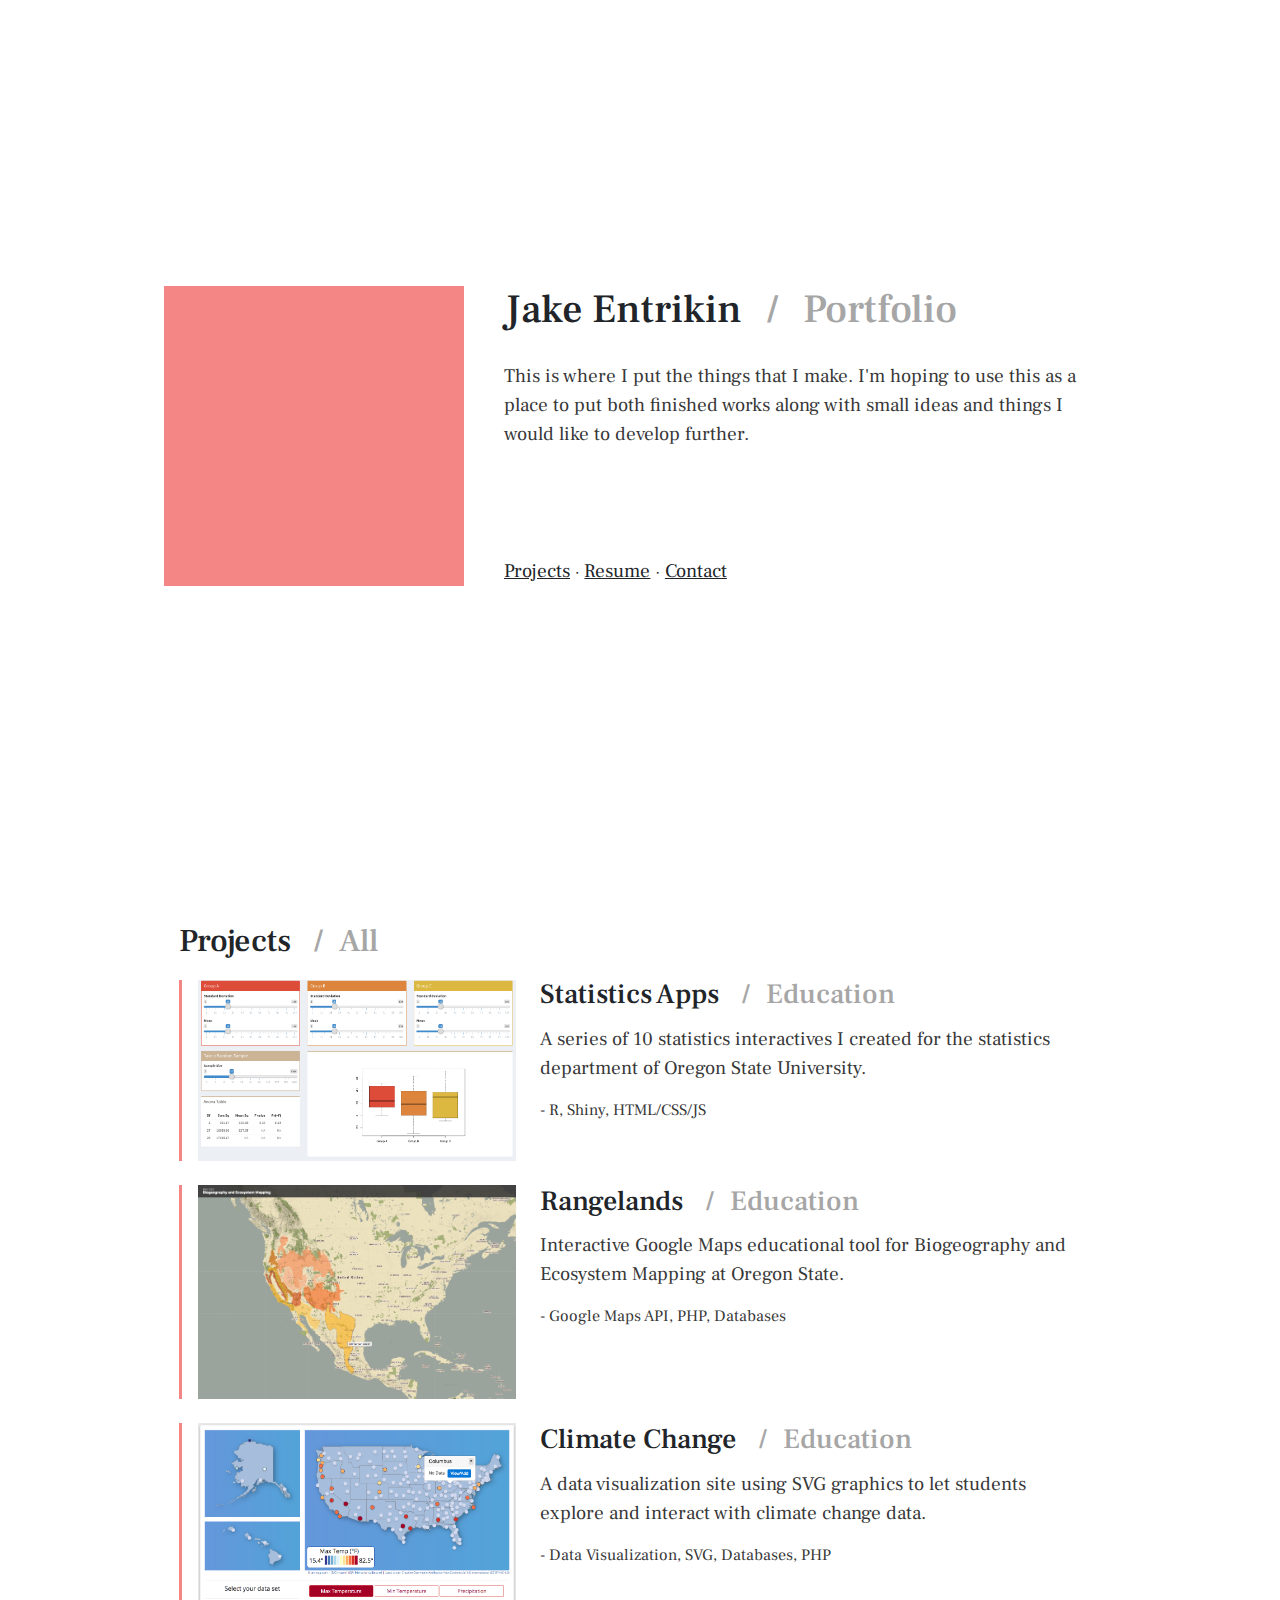
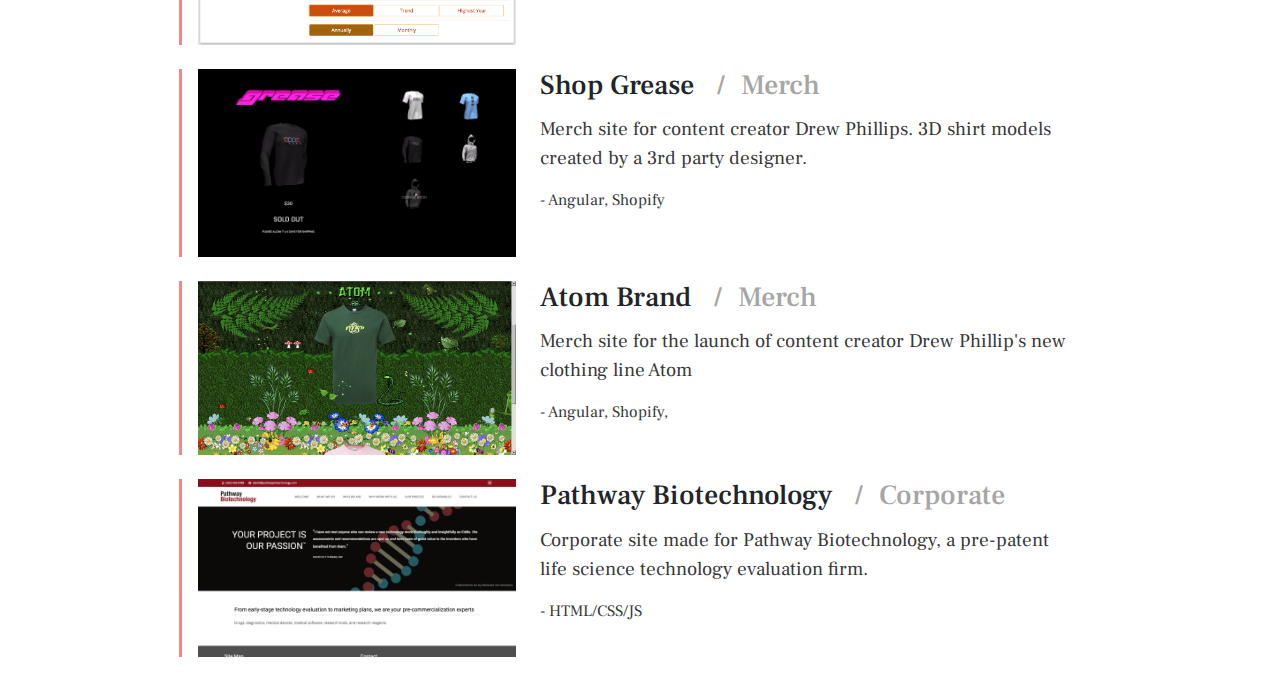
==== index.html @ 715ea197 "Moved expand-exit to overlay" ====
<!doctype html>
<html lang="en">
<head>
  <meta charset="utf-8">
  <meta name="viewport" content="width=device-width, initial-scale = 1.0">
  <title>Jake Entrikin</title>
  <base href="/">

  <link rel="icon" type="image/x-icon" href="favicon.ico">
  <link rel="stylesheet" href="https://use.fontawesome.com/releases/v5.3.1/css/all.css" integrity="sha384-mzrmE5qonljUremFsqc01SB46JvROS7bZs3IO2EmfFsd15uHvIt+Y8vEf7N7fWAU" crossorigin="anonymous">
  <!-- <base href="/"> -->
  <!-- <script>document.write('<base href="' + document.location + '" />');</script> -->
<link rel="stylesheet" href="styles.193388599ba31002c86e.css"></head>
<body>
  <app-root></app-root>
<script type="text/javascript" src="runtime.a66f828dca56eeb90e02.js"></script><script type="text/javascript" src="polyfills.8a61012ef5f13d508214.js"></script><script type="text/javascript" src="main.788bc37eb8734da67362.js"></script></body>
</html>
---- styles.193388599ba31002c86e.css ----
@import url(https://fonts.googleapis.com/css?family=Frank+Ruhl+Libre:300,400,500,700|Roboto+Slab|Roboto&display=swap);/*!
 * Bootstrap v4.3.1 (https://getbootstrap.com/)
 * Copyright 2011-2019 The Bootstrap Authors
 * Copyright 2011-2019 Twitter, Inc.
 * Licensed under MIT (https://github.com/twbs/bootstrap/blob/master/LICENSE)
 */:root{--blue:#007bff;--indigo:#6610f2;--purple:#6f42c1;--pink:#e83e8c;--red:#dc3545;--orange:#fd7e14;--yellow:#ffc107;--green:#28a745;--teal:#20c997;--cyan:#17a2b8;--white:#fff;--gray:#6c757d;--gray-dark:#343a40;--primary:#007bff;--secondary:#6c757d;--success:#28a745;--info:#17a2b8;--warning:#ffc107;--danger:#dc3545;--light:#f8f9fa;--dark:#343a40;--breakpoint-xs:0;--breakpoint-sm:576px;--breakpoint-md:768px;--breakpoint-lg:992px;--breakpoint-xl:1200px;--font-family-sans-serif:-apple-system,BlinkMacSystemFont,"Segoe UI",Roboto,"Helvetica Neue",Arial,"Noto Sans",sans-serif,"Apple Color Emoji","Segoe UI Emoji","Segoe UI Symbol","Noto Color Emoji";--font-family-monospace:SFMono-Regular,Menlo,Monaco,Consolas,"Liberation Mono","Courier New",monospace}*,::after,::before{box-sizing:border-box}html{font-family:sans-serif;line-height:1.15;-webkit-text-size-adjust:100%;-webkit-tap-highlight-color:transparent}article,aside,figcaption,figure,footer,header,hgroup,main,nav,section{display:block}body{margin:0;font-family:-apple-system,BlinkMacSystemFont,"Segoe UI",Roboto,"Helvetica Neue",Arial,"Noto Sans",sans-serif,"Apple Color Emoji","Segoe UI Emoji","Segoe UI Symbol","Noto Color Emoji";font-size:1rem;font-weight:400;line-height:1.5;color:#212529;text-align:left;background-color:#fff}[tabindex="-1"]:focus{outline:0!important}h1,h2,h3,h4,h5,h6{margin-top:0}abbr[data-original-title],abbr[title]{text-decoration:underline;-webkit-text-decoration:underline dotted;text-decoration:underline dotted;cursor:help;border-bottom:0;-webkit-text-decoration-skip-ink:none;text-decoration-skip-ink:none}address{margin-bottom:1rem;font-style:normal;line-height:inherit}dl,ol,ul{margin-top:0;margin-bottom:1rem}ol ol,ol ul,ul ol,ul ul{margin-bottom:0}dt{font-weight:700}dd{margin-bottom:.5rem;margin-left:0}blockquote,figure{margin:0 0 1rem}b,strong{font-weight:bolder}sub,sup{position:relative;font-size:75%;line-height:0;vertical-align:baseline}sub{bottom:-.25em}sup{top:-.5em}a{background-color:transparent}a:not([href]):not([tabindex]),a:not([href]):not([tabindex]):focus,a:not([href]):not([tabindex]):hover{color:inherit;text-decoration:none}a:not([href]):not([tabindex]):focus{outline:0}code,kbd,pre,samp{font-family:SFMono-Regular,Menlo,Monaco,Consolas,"Liberation Mono","Courier New",monospace;font-size:1em}pre{margin-top:0;margin-bottom:1rem;overflow:auto}img{vertical-align:middle;border-style:none}svg{overflow:hidden;vertical-align:middle}table{border-collapse:collapse}caption{padding-top:.75rem;padding-bottom:.75rem;color:#6c757d;text-align:left;caption-side:bottom}th{text-align:inherit}label{display:inline-block;margin-bottom:.5rem}button{border-radius:0}button:focus{outline:dotted 1px;outline:-webkit-focus-ring-color auto 5px}button,input,optgroup,select,textarea{margin:0;font-family:inherit;font-size:inherit;line-height:inherit}button,input{overflow:visible}button,select{text-transform:none}select{word-wrap:normal}[type=button],[type=reset],[type=submit],button{-webkit-appearance:button}[type=button]:not(:disabled),[type=reset]:not(:disabled),[type=submit]:not(:disabled),button:not(:disabled){cursor:pointer}[type=button]::-moz-focus-inner,[type=reset]::-moz-focus-inner,[type=submit]::-moz-focus-inner,button::-moz-focus-inner{padding:0;border-style:none}input[type=checkbox],input[type=radio]{box-sizing:border-box;padding:0}input[type=date],input[type=datetime-local],input[type=month],input[type=time]{-webkit-appearance:listbox}textarea{overflow:auto;resize:vertical}fieldset{min-width:0;padding:0;margin:0;border:0}legend{display:block;width:100%;max-width:100%;padding:0;margin-bottom:.5rem;font-size:1.5rem;line-height:inherit;color:inherit;white-space:normal}progress{vertical-align:baseline}[type=number]::-webkit-inner-spin-button,[type=number]::-webkit-outer-spin-button{height:auto}[type=search]{outline-offset:-2px;-webkit-appearance:none}[type=search]::-webkit-search-decoration{-webkit-appearance:none}::-webkit-file-upload-button{font:inherit;-webkit-appearance:button}output{display:inline-block}summary{display:list-item;cursor:pointer}template{display:none}[hidden]{display:none!important}.h1,.h2,.h3,.h4,.h5,.h6,h1,h2,h3,h4,h5,h6{margin-bottom:.5rem;font-weight:500;line-height:1.2}.h1,h1{font-size:2.5rem}.h2,h2{font-size:2rem}.h3,h3{font-size:1.75rem}.h4,h4{font-size:1.5rem}.h5,h5{font-size:1.25rem}.h6,h6{font-size:1rem}.lead{font-size:1.25rem;font-weight:300}.display-1{font-size:6rem;font-weight:300;line-height:1.2}.display-2{font-size:5.5rem;font-weight:300;line-height:1.2}.display-3{font-size:4.5rem;font-weight:300;line-height:1.2}.display-4{font-size:3.5rem;font-weight:300;line-height:1.2}hr{box-sizing:content-box;overflow:visible;margin-top:1rem;margin-bottom:1rem;border-top:1px solid rgba(0,0,0,.1)}.small,small{font-size:80%;font-weight:400}.mark,mark{padding:.2em;background-color:#fcf8e3}.list-inline,.list-unstyled{padding-left:0;list-style:none}.list-inline-item{display:inline-block}.list-inline-item:not(:last-child){margin-right:.5rem}.initialism{font-size:90%;text-transform:uppercase}.blockquote{margin-bottom:1rem;font-size:1.25rem}.blockquote-footer{display:block;font-size:80%;color:#6c757d}.blockquote-footer::before{content:"\2014\00A0"}.img-fluid{max-width:100%;height:auto}.img-thumbnail{padding:.25rem;background-color:#fff;border:1px solid #dee2e6;border-radius:.25rem;max-width:100%;height:auto}.figure{display:inline-block}.figure-img{margin-bottom:.5rem;line-height:1}.figure-caption{font-size:90%;color:#6c757d}code{font-size:87.5%;color:#e83e8c;word-break:break-word}a>code{color:inherit}kbd{padding:.2rem .4rem;font-size:87.5%;color:#fff;background-color:#212529;border-radius:.2rem}kbd kbd{padding:0;font-size:100%;font-weight:700}pre{display:block;font-size:87.5%;color:#212529}pre code{font-size:inherit;color:inherit;word-break:normal}.pre-scrollable{max-height:340px;overflow-y:scroll}.container{width:100%;padding-right:15px;padding-left:15px;margin-right:auto;margin-left:auto}@media (min-width:576px){.container{max-width:540px}}@media (min-width:768px){.container{max-width:720px}}@media (min-width:992px){.container{max-width:960px}}@media (min-width:1200px){.container{max-width:1140px}}.container-fluid{width:100%;padding-right:15px;padding-left:15px;margin-right:auto;margin-left:auto}.row{display:flex;flex-wrap:wrap;margin-right:-15px;margin-left:-15px}.no-gutters{margin-right:0;margin-left:0}.no-gutters>.col,.no-gutters>[class*=col-]{padding-right:0;padding-left:0}.col,.col-1,.col-10,.col-11,.col-12,.col-2,.col-3,.col-4,.col-5,.col-6,.col-7,.col-8,.col-9,.col-auto,.col-lg,.col-lg-1,.col-lg-10,.col-lg-11,.col-lg-12,.col-lg-2,.col-lg-3,.col-lg-4,.col-lg-5,.col-lg-6,.col-lg-7,.col-lg-8,.col-lg-9,.col-lg-auto,.col-md,.col-md-1,.col-md-10,.col-md-11,.col-md-12,.col-md-2,.col-md-3,.col-md-4,.col-md-5,.col-md-6,.col-md-7,.col-md-8,.col-md-9,.col-md-auto,.col-sm,.col-sm-1,.col-sm-10,.col-sm-11,.col-sm-12,.col-sm-2,.col-sm-3,.col-sm-4,.col-sm-5,.col-sm-6,.col-sm-7,.col-sm-8,.col-sm-9,.col-sm-auto,.col-xl,.col-xl-1,.col-xl-10,.col-xl-11,.col-xl-12,.col-xl-2,.col-xl-3,.col-xl-4,.col-xl-5,.col-xl-6,.col-xl-7,.col-xl-8,.col-xl-9,.col-xl-auto{position:relative;width:100%;padding-right:15px;padding-left:15px}.col{flex-basis:0;flex-grow:1;max-width:100%}.col-auto{flex:0 0 auto;width:auto;max-width:100%}.col-1{flex:0 0 8.333333%;max-width:8.333333%}.col-2{flex:0 0 16.666667%;max-width:16.666667%}.col-3{flex:0 0 25%;max-width:25%}.col-4{flex:0 0 33.333333%;max-width:33.333333%}.col-5{flex:0 0 41.666667%;max-width:41.666667%}.col-6{flex:0 0 50%;max-width:50%}.col-7{flex:0 0 58.333333%;max-width:58.333333%}.col-8{flex:0 0 66.666667%;max-width:66.666667%}.col-9{flex:0 0 75%;max-width:75%}.col-10{flex:0 0 83.333333%;max-width:83.333333%}.col-11{flex:0 0 91.666667%;max-width:91.666667%}.col-12{flex:0 0 100%;max-width:100%}.order-first{order:-1}.order-last{order:13}.order-0{order:0}.order-1{order:1}.order-2{order:2}.order-3{order:3}.order-4{order:4}.order-5{order:5}.order-6{order:6}.order-7{order:7}.order-8{order:8}.order-9{order:9}.order-10{order:10}.order-11{order:11}.order-12{order:12}.offset-1{margin-left:8.333333%}.offset-2{margin-left:16.666667%}.offset-3{margin-left:25%}.offset-4{margin-left:33.333333%}.offset-5{margin-left:41.666667%}.offset-6{margin-left:50%}.offset-7{margin-left:58.333333%}.offset-8{margin-left:66.666667%}.offset-9{margin-left:75%}.offset-10{margin-left:83.333333%}.offset-11{margin-left:91.666667%}@media (min-width:576px){.col-sm{flex-basis:0;flex-grow:1;max-width:100%}.col-sm-auto{flex:0 0 auto;width:auto;max-width:100%}.col-sm-1{flex:0 0 8.333333%;max-width:8.333333%}.col-sm-2{flex:0 0 16.666667%;max-width:16.666667%}.col-sm-3{flex:0 0 25%;max-width:25%}.col-sm-4{flex:0 0 33.333333%;max-width:33.333333%}.col-sm-5{flex:0 0 41.666667%;max-width:41.666667%}.col-sm-6{flex:0 0 50%;max-width:50%}.col-sm-7{flex:0 0 58.333333%;max-width:58.333333%}.col-sm-8{flex:0 0 66.666667%;max-width:66.666667%}.col-sm-9{flex:0 0 75%;max-width:75%}.col-sm-10{flex:0 0 83.333333%;max-width:83.333333%}.col-sm-11{flex:0 0 91.666667%;max-width:91.666667%}.col-sm-12{flex:0 0 100%;max-width:100%}.order-sm-first{order:-1}.order-sm-last{order:13}.order-sm-0{order:0}.order-sm-1{order:1}.order-sm-2{order:2}.order-sm-3{order:3}.order-sm-4{order:4}.order-sm-5{order:5}.order-sm-6{order:6}.order-sm-7{order:7}.order-sm-8{order:8}.order-sm-9{order:9}.order-sm-10{order:10}.order-sm-11{order:11}.order-sm-12{order:12}.offset-sm-0{margin-left:0}.offset-sm-1{margin-left:8.333333%}.offset-sm-2{margin-left:16.666667%}.offset-sm-3{margin-left:25%}.offset-sm-4{margin-left:33.333333%}.offset-sm-5{margin-left:41.666667%}.offset-sm-6{margin-left:50%}.offset-sm-7{margin-left:58.333333%}.offset-sm-8{margin-left:66.666667%}.offset-sm-9{margin-left:75%}.offset-sm-10{margin-left:83.333333%}.offset-sm-11{margin-left:91.666667%}}@media (min-width:768px){.col-md{flex-basis:0;flex-grow:1;max-width:100%}.col-md-auto{flex:0 0 auto;width:auto;max-width:100%}.col-md-1{flex:0 0 8.333333%;max-width:8.333333%}.col-md-2{flex:0 0 16.666667%;max-width:16.666667%}.col-md-3{flex:0 0 25%;max-width:25%}.col-md-4{flex:0 0 33.333333%;max-width:33.333333%}.col-md-5{flex:0 0 41.666667%;max-width:41.666667%}.col-md-6{flex:0 0 50%;max-width:50%}.col-md-7{flex:0 0 58.333333%;max-width:58.333333%}.col-md-8{flex:0 0 66.666667%;max-width:66.666667%}.col-md-9{flex:0 0 75%;max-width:75%}.col-md-10{flex:0 0 83.333333%;max-width:83.333333%}.col-md-11{flex:0 0 91.666667%;max-width:91.666667%}.col-md-12{flex:0 0 100%;max-width:100%}.order-md-first{order:-1}.order-md-last{order:13}.order-md-0{order:0}.order-md-1{order:1}.order-md-2{order:2}.order-md-3{order:3}.order-md-4{order:4}.order-md-5{order:5}.order-md-6{order:6}.order-md-7{order:7}.order-md-8{order:8}.order-md-9{order:9}.order-md-10{order:10}.order-md-11{order:11}.order-md-12{order:12}.offset-md-0{margin-left:0}.offset-md-1{margin-left:8.333333%}.offset-md-2{margin-left:16.666667%}.offset-md-3{margin-left:25%}.offset-md-4{margin-left:33.333333%}.offset-md-5{margin-left:41.666667%}.offset-md-6{margin-left:50%}.offset-md-7{margin-left:58.333333%}.offset-md-8{margin-left:66.666667%}.offset-md-9{margin-left:75%}.offset-md-10{margin-left:83.333333%}.offset-md-11{margin-left:91.666667%}}@media (min-width:992px){.col-lg{flex-basis:0;flex-grow:1;max-width:100%}.col-lg-auto{flex:0 0 auto;width:auto;max-width:100%}.col-lg-1{flex:0 0 8.333333%;max-width:8.333333%}.col-lg-2{flex:0 0 16.666667%;max-width:16.666667%}.col-lg-3{flex:0 0 25%;max-width:25%}.col-lg-4{flex:0 0 33.333333%;max-width:33.333333%}.col-lg-5{flex:0 0 41.666667%;max-width:41.666667%}.col-lg-6{flex:0 0 50%;max-width:50%}.col-lg-7{flex:0 0 58.333333%;max-width:58.333333%}.col-lg-8{flex:0 0 66.666667%;max-width:66.666667%}.col-lg-9{flex:0 0 75%;max-width:75%}.col-lg-10{flex:0 0 83.333333%;max-width:83.333333%}.col-lg-11{flex:0 0 91.666667%;max-width:91.666667%}.col-lg-12{flex:0 0 100%;max-width:100%}.order-lg-first{order:-1}.order-lg-last{order:13}.order-lg-0{order:0}.order-lg-1{order:1}.order-lg-2{order:2}.order-lg-3{order:3}.order-lg-4{order:4}.order-lg-5{order:5}.order-lg-6{order:6}.order-lg-7{order:7}.order-lg-8{order:8}.order-lg-9{order:9}.order-lg-10{order:10}.order-lg-11{order:11}.order-lg-12{order:12}.offset-lg-0{margin-left:0}.offset-lg-1{margin-left:8.333333%}.offset-lg-2{margin-left:16.666667%}.offset-lg-3{margin-left:25%}.offset-lg-4{margin-left:33.333333%}.offset-lg-5{margin-left:41.666667%}.offset-lg-6{margin-left:50%}.offset-lg-7{margin-left:58.333333%}.offset-lg-8{margin-left:66.666667%}.offset-lg-9{margin-left:75%}.offset-lg-10{margin-left:83.333333%}.offset-lg-11{margin-left:91.666667%}}@media (min-width:1200px){.col-xl{flex-basis:0;flex-grow:1;max-width:100%}.col-xl-auto{flex:0 0 auto;width:auto;max-width:100%}.col-xl-1{flex:0 0 8.333333%;max-width:8.333333%}.col-xl-2{flex:0 0 16.666667%;max-width:16.666667%}.col-xl-3{flex:0 0 25%;max-width:25%}.col-xl-4{flex:0 0 33.333333%;max-width:33.333333%}.col-xl-5{flex:0 0 41.666667%;max-width:41.666667%}.col-xl-6{flex:0 0 50%;max-width:50%}.col-xl-7{flex:0 0 58.333333%;max-width:58.333333%}.col-xl-8{flex:0 0 66.666667%;max-width:66.666667%}.col-xl-9{flex:0 0 75%;max-width:75%}.col-xl-10{flex:0 0 83.333333%;max-width:83.333333%}.col-xl-11{flex:0 0 91.666667%;max-width:91.666667%}.col-xl-12{flex:0 0 100%;max-width:100%}.order-xl-first{order:-1}.order-xl-last{order:13}.order-xl-0{order:0}.order-xl-1{order:1}.order-xl-2{order:2}.order-xl-3{order:3}.order-xl-4{order:4}.order-xl-5{order:5}.order-xl-6{order:6}.order-xl-7{order:7}.order-xl-8{order:8}.order-xl-9{order:9}.order-xl-10{order:10}.order-xl-11{order:11}.order-xl-12{order:12}.offset-xl-0{margin-left:0}.offset-xl-1{margin-left:8.333333%}.offset-xl-2{margin-left:16.666667%}.offset-xl-3{margin-left:25%}.offset-xl-4{margin-left:33.333333%}.offset-xl-5{margin-left:41.666667%}.offset-xl-6{margin-left:50%}.offset-xl-7{margin-left:58.333333%}.offset-xl-8{margin-left:66.666667%}.offset-xl-9{margin-left:75%}.offset-xl-10{margin-left:83.333333%}.offset-xl-11{margin-left:91.666667%}}.table{width:100%;margin-bottom:1rem;color:#212529}.table td,.table th{padding:.75rem;vertical-align:top;border-top:1px solid #dee2e6}.table thead th{vertical-align:bottom;border-bottom:2px solid #dee2e6}.table tbody+tbody{border-top:2px solid #dee2e6}.table-sm td,.table-sm th{padding:.3rem}.table-bordered,.table-bordered td,.table-bordered th{border:1px solid #dee2e6}.table-bordered thead td,.table-bordered thead th{border-bottom-width:2px}.table-borderless tbody+tbody,.table-borderless td,.table-borderless th,.table-borderless thead th{border:0}.table-striped tbody tr:nth-of-type(odd){background-color:rgba(0,0,0,.05)}.table-hover tbody tr:hover{color:#212529;background-color:rgba(0,0,0,.075)}.table-primary,.table-primary>td,.table-primary>th{background-color:#b8daff}.table-primary tbody+tbody,.table-primary td,.table-primary th,.table-primary thead th{border-color:#7abaff}.table-hover .table-primary:hover,.table-hover .table-primary:hover>td,.table-hover .table-primary:hover>th{background-color:#9fcdff}.table-secondary,.table-secondary>td,.table-secondary>th{background-color:#d6d8db}.table-secondary tbody+tbody,.table-secondary td,.table-secondary th,.table-secondary thead th{border-color:#b3b7bb}.table-hover .table-secondary:hover,.table-hover .table-secondary:hover>td,.table-hover .table-secondary:hover>th{background-color:#c8cbcf}.table-success,.table-success>td,.table-success>th{background-color:#c3e6cb}.table-success tbody+tbody,.table-success td,.table-success th,.table-success thead th{border-color:#8fd19e}.table-hover .table-success:hover,.table-hover .table-success:hover>td,.table-hover .table-success:hover>th{background-color:#b1dfbb}.table-info,.table-info>td,.table-info>th{background-color:#bee5eb}.table-info tbody+tbody,.table-info td,.table-info th,.table-info thead th{border-color:#86cfda}.table-hover .table-info:hover,.table-hover .table-info:hover>td,.table-hover .table-info:hover>th{background-color:#abdde5}.table-warning,.table-warning>td,.table-warning>th{background-color:#ffeeba}.table-warning tbody+tbody,.table-warning td,.table-warning th,.table-warning thead th{border-color:#ffdf7e}.table-hover .table-warning:hover,.table-hover .table-warning:hover>td,.table-hover .table-warning:hover>th{background-color:#ffe8a1}.table-danger,.table-danger>td,.table-danger>th{background-color:#f5c6cb}.table-danger tbody+tbody,.table-danger td,.table-danger th,.table-danger thead th{border-color:#ed969e}.table-hover .table-danger:hover,.table-hover .table-danger:hover>td,.table-hover .table-danger:hover>th{background-color:#f1b0b7}.table-light,.table-light>td,.table-light>th{background-color:#fdfdfe}.table-light tbody+tbody,.table-light td,.table-light th,.table-light thead th{border-color:#fbfcfc}.table-hover .table-light:hover,.table-hover .table-light:hover>td,.table-hover .table-light:hover>th{background-color:#ececf6}.table-dark,.table-dark>td,.table-dark>th{background-color:#c6c8ca}.table-dark tbody+tbody,.table-dark td,.table-dark th,.table-dark thead th{border-color:#95999c}.table-hover .table-dark:hover,.table-hover .table-dark:hover>td,.table-hover .table-dark:hover>th{background-color:#b9bbbe}.table-active,.table-active>td,.table-active>th,.table-hover .table-active:hover,.table-hover .table-active:hover>td,.table-hover .table-active:hover>th{background-color:rgba(0,0,0,.075)}.table .thead-dark th{color:#fff;background-color:#343a40;border-color:#454d55}.table .thead-light th{color:#495057;background-color:#e9ecef;border-color:#dee2e6}.table-dark{color:#fff;background-color:#343a40}.table-dark td,.table-dark th,.table-dark thead th{border-color:#454d55}.table-dark.table-bordered{border:0}.table-dark.table-striped tbody tr:nth-of-type(odd){background-color:rgba(255,255,255,.05)}.table-dark.table-hover tbody tr:hover{color:#fff;background-color:rgba(255,255,255,.075)}@media (max-width:575.98px){.table-responsive-sm{display:block;width:100%;overflow-x:auto;-webkit-overflow-scrolling:touch}.table-responsive-sm>.table-bordered{border:0}}@media (max-width:767.98px){.table-responsive-md{display:block;width:100%;overflow-x:auto;-webkit-overflow-scrolling:touch}.table-responsive-md>.table-bordered{border:0}}@media (max-width:991.98px){.table-responsive-lg{display:block;width:100%;overflow-x:auto;-webkit-overflow-scrolling:touch}.table-responsive-lg>.table-bordered{border:0}}@media (max-width:1199.98px){.table-responsive-xl{display:block;width:100%;overflow-x:auto;-webkit-overflow-scrolling:touch}.table-responsive-xl>.table-bordered{border:0}}.table-responsive{display:block;width:100%;overflow-x:auto;-webkit-overflow-scrolling:touch}.table-responsive>.table-bordered{border:0}.form-control{display:block;width:100%;height:calc(1.5em + .75rem + 2px);padding:.375rem .75rem;font-size:1rem;font-weight:400;line-height:1.5;color:#495057;background-color:#fff;background-clip:padding-box;border:1px solid #ced4da;border-radius:.25rem;transition:border-color .15s ease-in-out,box-shadow .15s ease-in-out}@media (prefers-reduced-motion:reduce){.form-control{transition:none}}.form-control::-ms-expand{background-color:transparent;border:0}.form-control:focus{color:#495057;background-color:#fff;border-color:#80bdff;outline:0;box-shadow:0 0 0 .2rem rgba(0,123,255,.25)}.form-control::-webkit-input-placeholder{color:#6c757d;opacity:1}.form-control:-ms-input-placeholder{color:#6c757d;opacity:1}.form-control::-ms-input-placeholder{color:#6c757d;opacity:1}.form-control::placeholder{color:#6c757d;opacity:1}.form-control:disabled,.form-control[readonly]{background-color:#e9ecef;opacity:1}select.form-control:focus::-ms-value{color:#495057;background-color:#fff}.form-control-file,.form-control-range{display:block;width:100%}.col-form-label{padding-top:calc(.375rem + 1px);padding-bottom:calc(.375rem + 1px);margin-bottom:0;font-size:inherit;line-height:1.5}.col-form-label-lg{padding-top:calc(.5rem + 1px);padding-bottom:calc(.5rem + 1px);font-size:1.25rem;line-height:1.5}.col-form-label-sm{padding-top:calc(.25rem + 1px);padding-bottom:calc(.25rem + 1px);font-size:.875rem;line-height:1.5}.form-control-plaintext{display:block;width:100%;padding-top:.375rem;padding-bottom:.375rem;margin-bottom:0;line-height:1.5;color:#212529;background-color:transparent;border:solid transparent;border-width:1px 0}.form-control-plaintext.form-control-lg,.form-control-plaintext.form-control-sm{padding-right:0;padding-left:0}.form-control-sm{height:calc(1.5em + .5rem + 2px);padding:.25rem .5rem;font-size:.875rem;line-height:1.5;border-radius:.2rem}.form-control-lg{height:calc(1.5em + 1rem + 2px);padding:.5rem 1rem;font-size:1.25rem;line-height:1.5;border-radius:.3rem}select.form-control[multiple],select.form-control[size],textarea.form-control{height:auto}.form-group{margin-bottom:1rem}.form-text{display:block;margin-top:.25rem}.form-row{display:flex;flex-wrap:wrap;margin-right:-5px;margin-left:-5px}.form-row>.col,.form-row>[class*=col-]{padding-right:5px;padding-left:5px}.form-check{position:relative;display:block;padding-left:1.25rem}.form-check-input{position:absolute;margin-top:.3rem;margin-left:-1.25rem}.form-check-input:disabled~.form-check-label{color:#6c757d}.form-check-label{margin-bottom:0}.form-check-inline{display:inline-flex;align-items:center;padding-left:0;margin-right:.75rem}.form-check-inline .form-check-input{position:static;margin-top:0;margin-right:.3125rem;margin-left:0}.valid-feedback{display:none;width:100%;margin-top:.25rem;font-size:80%;color:#28a745}.valid-tooltip{position:absolute;top:100%;z-index:5;display:none;max-width:100%;padding:.25rem .5rem;margin-top:.1rem;font-size:.875rem;line-height:1.5;color:#fff;background-color:rgba(40,167,69,.9);border-radius:.25rem}.form-control.is-valid,.was-validated .form-control:valid{border-color:#28a745;padding-right:calc(1.5em + .75rem);background-image:url("data:image/svg+xml,%3csvg xmlns='http://www.w3.org/2000/svg' viewBox='0 0 8 8'%3e%3cpath fill='%2328a745' d='M2.3 6.73L.6 4.53c-.4-1.04.46-1.4 1.1-.8l1.1 1.4 3.4-3.8c.6-.63 1.6-.27 1.2.7l-4 4.6c-.43.5-.8.4-1.1.1z'/%3e%3c/svg%3e");background-repeat:no-repeat;background-position:center right calc(.375em + .1875rem);background-size:calc(.75em + .375rem) calc(.75em + .375rem)}.form-control.is-valid:focus,.was-validated .form-control:valid:focus{border-color:#28a745;box-shadow:0 0 0 .2rem rgba(40,167,69,.25)}.form-control.is-valid~.valid-feedback,.form-control.is-valid~.valid-tooltip,.was-validated .form-control:valid~.valid-feedback,.was-validated .form-control:valid~.valid-tooltip{display:block}.was-validated textarea.form-control:valid,textarea.form-control.is-valid{padding-right:calc(1.5em + .75rem);background-position:top calc(.375em + .1875rem) right calc(.375em + .1875rem)}.custom-select.is-valid,.was-validated .custom-select:valid{border-color:#28a745;padding-right:calc((1em + .75rem) * 3 / 4 + 1.75rem);background:url("data:image/svg+xml,%3csvg xmlns='http://www.w3.org/2000/svg' viewBox='0 0 4 5'%3e%3cpath fill='%23343a40' d='M2 0L0 2h4zm0 5L0 3h4z'/%3e%3c/svg%3e") right .75rem center/8px 10px no-repeat,url("data:image/svg+xml,%3csvg xmlns='http://www.w3.org/2000/svg' viewBox='0 0 8 8'%3e%3cpath fill='%2328a745' d='M2.3 6.73L.6 4.53c-.4-1.04.46-1.4 1.1-.8l1.1 1.4 3.4-3.8c.6-.63 1.6-.27 1.2.7l-4 4.6c-.43.5-.8.4-1.1.1z'/%3e%3c/svg%3e") center right 1.75rem/calc(.75em + .375rem) calc(.75em + .375rem) no-repeat #fff}.custom-select.is-valid:focus,.was-validated .custom-select:valid:focus{border-color:#28a745;box-shadow:0 0 0 .2rem rgba(40,167,69,.25)}.custom-select.is-valid~.valid-feedback,.custom-select.is-valid~.valid-tooltip,.was-validated .custom-select:valid~.valid-feedback,.was-validated .custom-select:valid~.valid-tooltip{display:block}.form-control-file.is-valid~.valid-feedback,.form-control-file.is-valid~.valid-tooltip,.was-validated .form-control-file:valid~.valid-feedback,.was-validated .form-control-file:valid~.valid-tooltip{display:block}.form-check-input.is-valid~.form-check-label,.was-validated .form-check-input:valid~.form-check-label{color:#28a745}.form-check-input.is-valid~.valid-feedback,.form-check-input.is-valid~.valid-tooltip,.was-validated .form-check-input:valid~.valid-feedback,.was-validated .form-check-input:valid~.valid-tooltip{display:block}.custom-control-input.is-valid~.custom-control-label,.was-validated .custom-control-input:valid~.custom-control-label{color:#28a745}.custom-control-input.is-valid~.custom-control-label::before,.was-validated .custom-control-input:valid~.custom-control-label::before{border-color:#28a745}.custom-control-input.is-valid~.valid-feedback,.custom-control-input.is-valid~.valid-tooltip,.was-validated .custom-control-input:valid~.valid-feedback,.was-validated .custom-control-input:valid~.valid-tooltip{display:block}.custom-control-input.is-valid:checked~.custom-control-label::before,.was-validated .custom-control-input:valid:checked~.custom-control-label::before{border-color:#34ce57;background-color:#34ce57}.custom-control-input.is-valid:focus~.custom-control-label::before,.was-validated .custom-control-input:valid:focus~.custom-control-label::before{box-shadow:0 0 0 .2rem rgba(40,167,69,.25)}.custom-control-input.is-valid:focus:not(:checked)~.custom-control-label::before,.was-validated .custom-control-input:valid:focus:not(:checked)~.custom-control-label::before{border-color:#28a745}.custom-file-input.is-valid~.custom-file-label,.was-validated .custom-file-input:valid~.custom-file-label{border-color:#28a745}.custom-file-input.is-valid~.valid-feedback,.custom-file-input.is-valid~.valid-tooltip,.was-validated .custom-file-input:valid~.valid-feedback,.was-validated .custom-file-input:valid~.valid-tooltip{display:block}.custom-file-input.is-valid:focus~.custom-file-label,.was-validated .custom-file-input:valid:focus~.custom-file-label{border-color:#28a745;box-shadow:0 0 0 .2rem rgba(40,167,69,.25)}.invalid-feedback{display:none;width:100%;margin-top:.25rem;font-size:80%;color:#dc3545}.invalid-tooltip{position:absolute;top:100%;z-index:5;display:none;max-width:100%;padding:.25rem .5rem;margin-top:.1rem;font-size:.875rem;line-height:1.5;color:#fff;background-color:rgba(220,53,69,.9);border-radius:.25rem}.form-control.is-invalid,.was-validated .form-control:invalid{border-color:#dc3545;padding-right:calc(1.5em + .75rem);background-image:url("data:image/svg+xml,%3csvg xmlns='http://www.w3.org/2000/svg' fill='%23dc3545' viewBox='-2 -2 7 7'%3e%3cpath stroke='%23dc3545' d='M0 0l3 3m0-3L0 3'/%3e%3ccircle r='.5'/%3e%3ccircle cx='3' r='.5'/%3e%3ccircle cy='3' r='.5'/%3e%3ccircle cx='3' cy='3' r='.5'/%3e%3c/svg%3E");background-repeat:no-repeat;background-position:center right calc(.375em + .1875rem);background-size:calc(.75em + .375rem) calc(.75em + .375rem)}.form-control.is-invalid:focus,.was-validated .form-control:invalid:focus{border-color:#dc3545;box-shadow:0 0 0 .2rem rgba(220,53,69,.25)}.form-control.is-invalid~.invalid-feedback,.form-control.is-invalid~.invalid-tooltip,.was-validated .form-control:invalid~.invalid-feedback,.was-validated .form-control:invalid~.invalid-tooltip{display:block}.was-validated textarea.form-control:invalid,textarea.form-control.is-invalid{padding-right:calc(1.5em + .75rem);background-position:top calc(.375em + .1875rem) right calc(.375em + .1875rem)}.custom-select.is-invalid,.was-validated .custom-select:invalid{border-color:#dc3545;padding-right:calc((1em + .75rem) * 3 / 4 + 1.75rem);background:url("data:image/svg+xml,%3csvg xmlns='http://www.w3.org/2000/svg' viewBox='0 0 4 5'%3e%3cpath fill='%23343a40' d='M2 0L0 2h4zm0 5L0 3h4z'/%3e%3c/svg%3e") right .75rem center/8px 10px no-repeat,url("data:image/svg+xml,%3csvg xmlns='http://www.w3.org/2000/svg' fill='%23dc3545' viewBox='-2 -2 7 7'%3e%3cpath stroke='%23dc3545' d='M0 0l3 3m0-3L0 3'/%3e%3ccircle r='.5'/%3e%3ccircle cx='3' r='.5'/%3e%3ccircle cy='3' r='.5'/%3e%3ccircle cx='3' cy='3' r='.5'/%3e%3c/svg%3E") center right 1.75rem/calc(.75em + .375rem) calc(.75em + .375rem) no-repeat #fff}.custom-select.is-invalid:focus,.was-validated .custom-select:invalid:focus{border-color:#dc3545;box-shadow:0 0 0 .2rem rgba(220,53,69,.25)}.custom-select.is-invalid~.invalid-feedback,.custom-select.is-invalid~.invalid-tooltip,.was-validated .custom-select:invalid~.invalid-feedback,.was-validated .custom-select:invalid~.invalid-tooltip{display:block}.form-control-file.is-invalid~.invalid-feedback,.form-control-file.is-invalid~.invalid-tooltip,.was-validated .form-control-file:invalid~.invalid-feedback,.was-validated .form-control-file:invalid~.invalid-tooltip{display:block}.form-check-input.is-invalid~.form-check-label,.was-validated .form-check-input:invalid~.form-check-label{color:#dc3545}.form-check-input.is-invalid~.invalid-feedback,.form-check-input.is-invalid~.invalid-tooltip,.was-validated .form-check-input:invalid~.invalid-feedback,.was-validated .form-check-input:invalid~.invalid-tooltip{display:block}.custom-control-input.is-invalid~.custom-control-label,.was-validated .custom-control-input:invalid~.custom-control-label{color:#dc3545}.custom-control-input.is-invalid~.custom-control-label::before,.was-validated .custom-control-input:invalid~.custom-control-label::before{border-color:#dc3545}.custom-control-input.is-invalid~.invalid-feedback,.custom-control-input.is-invalid~.invalid-tooltip,.was-validated .custom-control-input:invalid~.invalid-feedback,.was-validated .custom-control-input:invalid~.invalid-tooltip{display:block}.custom-control-input.is-invalid:checked~.custom-control-label::before,.was-validated .custom-control-input:invalid:checked~.custom-control-label::before{border-color:#e4606d;background-color:#e4606d}.custom-control-input.is-invalid:focus~.custom-control-label::before,.was-validated .custom-control-input:invalid:focus~.custom-control-label::before{box-shadow:0 0 0 .2rem rgba(220,53,69,.25)}.custom-control-input.is-invalid:focus:not(:checked)~.custom-control-label::before,.was-validated .custom-control-input:invalid:focus:not(:checked)~.custom-control-label::before{border-color:#dc3545}.custom-file-input.is-invalid~.custom-file-label,.was-validated .custom-file-input:invalid~.custom-file-label{border-color:#dc3545}.custom-file-input.is-invalid~.invalid-feedback,.custom-file-input.is-invalid~.invalid-tooltip,.was-validated .custom-file-input:invalid~.invalid-feedback,.was-validated .custom-file-input:invalid~.invalid-tooltip{display:block}.custom-file-input.is-invalid:focus~.custom-file-label,.was-validated .custom-file-input:invalid:focus~.custom-file-label{border-color:#dc3545;box-shadow:0 0 0 .2rem rgba(220,53,69,.25)}.form-inline{display:flex;flex-flow:row wrap;align-items:center}.form-inline .form-check{width:100%}@media (min-width:576px){.form-inline label{display:flex;align-items:center;justify-content:center;margin-bottom:0}.form-inline .form-group{display:flex;flex:0 0 auto;flex-flow:row wrap;align-items:center;margin-bottom:0}.form-inline .form-control{display:inline-block;width:auto;vertical-align:middle}.form-inline .form-control-plaintext{display:inline-block}.form-inline .custom-select,.form-inline .input-group{width:auto}.form-inline .form-check{display:flex;align-items:center;justify-content:center;width:auto;padding-left:0}.form-inline .form-check-input{position:relative;flex-shrink:0;margin-top:0;margin-right:.25rem;margin-left:0}.form-inline .custom-control{align-items:center;justify-content:center}.form-inline .custom-control-label{margin-bottom:0}}.btn{display:inline-block;font-weight:400;color:#212529;text-align:center;vertical-align:middle;-webkit-user-select:none;-moz-user-select:none;-ms-user-select:none;user-select:none;background-color:transparent;border:1px solid transparent;padding:.375rem .75rem;font-size:1rem;line-height:1.5;border-radius:.25rem;transition:color .15s ease-in-out,background-color .15s ease-in-out,border-color .15s ease-in-out,box-shadow .15s ease-in-out}@media (prefers-reduced-motion:reduce){.btn{transition:none}}.btn:hover{color:#212529;text-decoration:none}.btn.focus,.btn:focus{outline:0;box-shadow:0 0 0 .2rem rgba(0,123,255,.25)}.btn.disabled,.btn:disabled{opacity:.65}a.btn.disabled,fieldset:disabled a.btn{pointer-events:none}.btn-primary{color:#fff;background-color:#007bff;border-color:#007bff}.btn-primary:hover{color:#fff;background-color:#0069d9;border-color:#0062cc}.btn-primary.focus,.btn-primary:focus{box-shadow:0 0 0 .2rem rgba(38,143,255,.5)}.btn-primary.disabled,.btn-primary:disabled{color:#fff;background-color:#007bff;border-color:#007bff}.btn-primary:not(:disabled):not(.disabled).active,.btn-primary:not(:disabled):not(.disabled):active,.show>.btn-primary.dropdown-toggle{color:#fff;background-color:#0062cc;border-color:#005cbf}.btn-primary:not(:disabled):not(.disabled).active:focus,.btn-primary:not(:disabled):not(.disabled):active:focus,.show>.btn-primary.dropdown-toggle:focus{box-shadow:0 0 0 .2rem rgba(38,143,255,.5)}.btn-secondary{color:#fff;background-color:#6c757d;border-color:#6c757d}.btn-secondary:hover{color:#fff;background-color:#5a6268;border-color:#545b62}.btn-secondary.focus,.btn-secondary:focus{box-shadow:0 0 0 .2rem rgba(130,138,145,.5)}.btn-secondary.disabled,.btn-secondary:disabled{color:#fff;background-color:#6c757d;border-color:#6c757d}.btn-secondary:not(:disabled):not(.disabled).active,.btn-secondary:not(:disabled):not(.disabled):active,.show>.btn-secondary.dropdown-toggle{color:#fff;background-color:#545b62;border-color:#4e555b}.btn-secondary:not(:disabled):not(.disabled).active:focus,.btn-secondary:not(:disabled):not(.disabled):active:focus,.show>.btn-secondary.dropdown-toggle:focus{box-shadow:0 0 0 .2rem rgba(130,138,145,.5)}.btn-success{color:#fff;background-color:#28a745;border-color:#28a745}.btn-success:hover{color:#fff;background-color:#218838;border-color:#1e7e34}.btn-success.focus,.btn-success:focus{box-shadow:0 0 0 .2rem rgba(72,180,97,.5)}.btn-success.disabled,.btn-success:disabled{color:#fff;background-color:#28a745;border-color:#28a745}.btn-success:not(:disabled):not(.disabled).active,.btn-success:not(:disabled):not(.disabled):active,.show>.btn-success.dropdown-toggle{color:#fff;background-color:#1e7e34;border-color:#1c7430}.btn-success:not(:disabled):not(.disabled).active:focus,.btn-success:not(:disabled):not(.disabled):active:focus,.show>.btn-success.dropdown-toggle:focus{box-shadow:0 0 0 .2rem rgba(72,180,97,.5)}.btn-info{color:#fff;background-color:#17a2b8;border-color:#17a2b8}.btn-info:hover{color:#fff;background-color:#138496;border-color:#117a8b}.btn-info.focus,.btn-info:focus{box-shadow:0 0 0 .2rem rgba(58,176,195,.5)}.btn-info.disabled,.btn-info:disabled{color:#fff;background-color:#17a2b8;border-color:#17a2b8}.btn-info:not(:disabled):not(.disabled).active,.btn-info:not(:disabled):not(.disabled):active,.show>.btn-info.dropdown-toggle{color:#fff;background-color:#117a8b;border-color:#10707f}.btn-info:not(:disabled):not(.disabled).active:focus,.btn-info:not(:disabled):not(.disabled):active:focus,.show>.btn-info.dropdown-toggle:focus{box-shadow:0 0 0 .2rem rgba(58,176,195,.5)}.btn-warning{color:#212529;background-color:#ffc107;border-color:#ffc107}.btn-warning:hover{color:#212529;background-color:#e0a800;border-color:#d39e00}.btn-warning.focus,.btn-warning:focus{box-shadow:0 0 0 .2rem rgba(222,170,12,.5)}.btn-warning.disabled,.btn-warning:disabled{color:#212529;background-color:#ffc107;border-color:#ffc107}.btn-warning:not(:disabled):not(.disabled).active,.btn-warning:not(:disabled):not(.disabled):active,.show>.btn-warning.dropdown-toggle{color:#212529;background-color:#d39e00;border-color:#c69500}.btn-warning:not(:disabled):not(.disabled).active:focus,.btn-warning:not(:disabled):not(.disabled):active:focus,.show>.btn-warning.dropdown-toggle:focus{box-shadow:0 0 0 .2rem rgba(222,170,12,.5)}.btn-danger{color:#fff;background-color:#dc3545;border-color:#dc3545}.btn-danger:hover{color:#fff;background-color:#c82333;border-color:#bd2130}.btn-danger.focus,.btn-danger:focus{box-shadow:0 0 0 .2rem rgba(225,83,97,.5)}.btn-danger.disabled,.btn-danger:disabled{color:#fff;background-color:#dc3545;border-color:#dc3545}.btn-danger:not(:disabled):not(.disabled).active,.btn-danger:not(:disabled):not(.disabled):active,.show>.btn-danger.dropdown-toggle{color:#fff;background-color:#bd2130;border-color:#b21f2d}.btn-danger:not(:disabled):not(.disabled).active:focus,.btn-danger:not(:disabled):not(.disabled):active:focus,.show>.btn-danger.dropdown-toggle:focus{box-shadow:0 0 0 .2rem rgba(225,83,97,.5)}.btn-light{color:#212529;background-color:#f8f9fa;border-color:#f8f9fa}.btn-light:hover{color:#212529;background-color:#e2e6ea;border-color:#dae0e5}.btn-light.focus,.btn-light:focus{box-shadow:0 0 0 .2rem rgba(216,217,219,.5)}.btn-light.disabled,.btn-light:disabled{color:#212529;background-color:#f8f9fa;border-color:#f8f9fa}.btn-light:not(:disabled):not(.disabled).active,.btn-light:not(:disabled):not(.disabled):active,.show>.btn-light.dropdown-toggle{color:#212529;background-color:#dae0e5;border-color:#d3d9df}.btn-light:not(:disabled):not(.disabled).active:focus,.btn-light:not(:disabled):not(.disabled):active:focus,.show>.btn-light.dropdown-toggle:focus{box-shadow:0 0 0 .2rem rgba(216,217,219,.5)}.btn-dark{color:#fff;background-color:#343a40;border-color:#343a40}.btn-dark:hover{color:#fff;background-color:#23272b;border-color:#1d2124}.btn-dark.focus,.btn-dark:focus{box-shadow:0 0 0 .2rem rgba(82,88,93,.5)}.btn-dark.disabled,.btn-dark:disabled{color:#fff;background-color:#343a40;border-color:#343a40}.btn-dark:not(:disabled):not(.disabled).active,.btn-dark:not(:disabled):not(.disabled):active,.show>.btn-dark.dropdown-toggle{color:#fff;background-color:#1d2124;border-color:#171a1d}.btn-dark:not(:disabled):not(.disabled).active:focus,.btn-dark:not(:disabled):not(.disabled):active:focus,.show>.btn-dark.dropdown-toggle:focus{box-shadow:0 0 0 .2rem rgba(82,88,93,.5)}.btn-outline-primary{color:#007bff;border-color:#007bff}.btn-outline-primary:hover{color:#fff;background-color:#007bff;border-color:#007bff}.btn-outline-primary.focus,.btn-outline-primary:focus{box-shadow:0 0 0 .2rem rgba(0,123,255,.5)}.btn-outline-primary.disabled,.btn-outline-primary:disabled{color:#007bff;background-color:transparent}.btn-outline-primary:not(:disabled):not(.disabled).active,.btn-outline-primary:not(:disabled):not(.disabled):active,.show>.btn-outline-primary.dropdown-toggle{color:#fff;background-color:#007bff;border-color:#007bff}.btn-outline-primary:not(:disabled):not(.disabled).active:focus,.btn-outline-primary:not(:disabled):not(.disabled):active:focus,.show>.btn-outline-primary.dropdown-toggle:focus{box-shadow:0 0 0 .2rem rgba(0,123,255,.5)}.btn-outline-secondary{color:#6c757d;border-color:#6c757d}.btn-outline-secondary:hover{color:#fff;background-color:#6c757d;border-color:#6c757d}.btn-outline-secondary.focus,.btn-outline-secondary:focus{box-shadow:0 0 0 .2rem rgba(108,117,125,.5)}.btn-outline-secondary.disabled,.btn-outline-secondary:disabled{color:#6c757d;background-color:transparent}.btn-outline-secondary:not(:disabled):not(.disabled).active,.btn-outline-secondary:not(:disabled):not(.disabled):active,.show>.btn-outline-secondary.dropdown-toggle{color:#fff;background-color:#6c757d;border-color:#6c757d}.btn-outline-secondary:not(:disabled):not(.disabled).active:focus,.btn-outline-secondary:not(:disabled):not(.disabled):active:focus,.show>.btn-outline-secondary.dropdown-toggle:focus{box-shadow:0 0 0 .2rem rgba(108,117,125,.5)}.btn-outline-success{color:#28a745;border-color:#28a745}.btn-outline-success:hover{color:#fff;background-color:#28a745;border-color:#28a745}.btn-outline-success.focus,.btn-outline-success:focus{box-shadow:0 0 0 .2rem rgba(40,167,69,.5)}.btn-outline-success.disabled,.btn-outline-success:disabled{color:#28a745;background-color:transparent}.btn-outline-success:not(:disabled):not(.disabled).active,.btn-outline-success:not(:disabled):not(.disabled):active,.show>.btn-outline-success.dropdown-toggle{color:#fff;background-color:#28a745;border-color:#28a745}.btn-outline-success:not(:disabled):not(.disabled).active:focus,.btn-outline-success:not(:disabled):not(.disabled):active:focus,.show>.btn-outline-success.dropdown-toggle:focus{box-shadow:0 0 0 .2rem rgba(40,167,69,.5)}.btn-outline-info{color:#17a2b8;border-color:#17a2b8}.btn-outline-info:hover{color:#fff;background-color:#17a2b8;border-color:#17a2b8}.btn-outline-info.focus,.btn-outline-info:focus{box-shadow:0 0 0 .2rem rgba(23,162,184,.5)}.btn-outline-info.disabled,.btn-outline-info:disabled{color:#17a2b8;background-color:transparent}.btn-outline-info:not(:disabled):not(.disabled).active,.btn-outline-info:not(:disabled):not(.disabled):active,.show>.btn-outline-info.dropdown-toggle{color:#fff;background-color:#17a2b8;border-color:#17a2b8}.btn-outline-info:not(:disabled):not(.disabled).active:focus,.btn-outline-info:not(:disabled):not(.disabled):active:focus,.show>.btn-outline-info.dropdown-toggle:focus{box-shadow:0 0 0 .2rem rgba(23,162,184,.5)}.btn-outline-warning{color:#ffc107;border-color:#ffc107}.btn-outline-warning:hover{color:#212529;background-color:#ffc107;border-color:#ffc107}.btn-outline-warning.focus,.btn-outline-warning:focus{box-shadow:0 0 0 .2rem rgba(255,193,7,.5)}.btn-outline-warning.disabled,.btn-outline-warning:disabled{color:#ffc107;background-color:transparent}.btn-outline-warning:not(:disabled):not(.disabled).active,.btn-outline-warning:not(:disabled):not(.disabled):active,.show>.btn-outline-warning.dropdown-toggle{color:#212529;background-color:#ffc107;border-color:#ffc107}.btn-outline-warning:not(:disabled):not(.disabled).active:focus,.btn-outline-warning:not(:disabled):not(.disabled):active:focus,.show>.btn-outline-warning.dropdown-toggle:focus{box-shadow:0 0 0 .2rem rgba(255,193,7,.5)}.btn-outline-danger{color:#dc3545;border-color:#dc3545}.btn-outline-danger:hover{color:#fff;background-color:#dc3545;border-color:#dc3545}.btn-outline-danger.focus,.btn-outline-danger:focus{box-shadow:0 0 0 .2rem rgba(220,53,69,.5)}.btn-outline-danger.disabled,.btn-outline-danger:disabled{color:#dc3545;background-color:transparent}.btn-outline-danger:not(:disabled):not(.disabled).active,.btn-outline-danger:not(:disabled):not(.disabled):active,.show>.btn-outline-danger.dropdown-toggle{color:#fff;background-color:#dc3545;border-color:#dc3545}.btn-outline-danger:not(:disabled):not(.disabled).active:focus,.btn-outline-danger:not(:disabled):not(.disabled):active:focus,.show>.btn-outline-danger.dropdown-toggle:focus{box-shadow:0 0 0 .2rem rgba(220,53,69,.5)}.btn-outline-light{color:#f8f9fa;border-color:#f8f9fa}.btn-outline-light:hover{color:#212529;background-color:#f8f9fa;border-color:#f8f9fa}.btn-outline-light.focus,.btn-outline-light:focus{box-shadow:0 0 0 .2rem rgba(248,249,250,.5)}.btn-outline-light.disabled,.btn-outline-light:disabled{color:#f8f9fa;background-color:transparent}.btn-outline-light:not(:disabled):not(.disabled).active,.btn-outline-light:not(:disabled):not(.disabled):active,.show>.btn-outline-light.dropdown-toggle{color:#212529;background-color:#f8f9fa;border-color:#f8f9fa}.btn-outline-light:not(:disabled):not(.disabled).active:focus,.btn-outline-light:not(:disabled):not(.disabled):active:focus,.show>.btn-outline-light.dropdown-toggle:focus{box-shadow:0 0 0 .2rem rgba(248,249,250,.5)}.btn-outline-dark{color:#343a40;border-color:#343a40}.btn-outline-dark:hover{color:#fff;background-color:#343a40;border-color:#343a40}.btn-outline-dark.focus,.btn-outline-dark:focus{box-shadow:0 0 0 .2rem rgba(52,58,64,.5)}.btn-outline-dark.disabled,.btn-outline-dark:disabled{color:#343a40;background-color:transparent}.btn-outline-dark:not(:disabled):not(.disabled).active,.btn-outline-dark:not(:disabled):not(.disabled):active,.show>.btn-outline-dark.dropdown-toggle{color:#fff;background-color:#343a40;border-color:#343a40}.btn-outline-dark:not(:disabled):not(.disabled).active:focus,.btn-outline-dark:not(:disabled):not(.disabled):active:focus,.show>.btn-outline-dark.dropdown-toggle:focus{box-shadow:0 0 0 .2rem rgba(52,58,64,.5)}.btn-link{font-weight:400;color:#007bff;text-decoration:none}.btn-link:hover{color:#0056b3;text-decoration:underline}.btn-link.focus,.btn-link:focus{text-decoration:underline;box-shadow:none}.btn-link.disabled,.btn-link:disabled{color:#6c757d;pointer-events:none}.btn-group-lg>.btn,.btn-lg{padding:.5rem 1rem;font-size:1.25rem;line-height:1.5;border-radius:.3rem}.btn-group-sm>.btn,.btn-sm{padding:.25rem .5rem;font-size:.875rem;line-height:1.5;border-radius:.2rem}.btn-block{display:block;width:100%}.btn-block+.btn-block{margin-top:.5rem}input[type=button].btn-block,input[type=reset].btn-block,input[type=submit].btn-block{width:100%}.fade{transition:opacity .15s linear}@media (prefers-reduced-motion:reduce){.fade{transition:none}}.fade:not(.show){opacity:0}.collapse:not(.show){display:none}.collapsing{position:relative;height:0;overflow:hidden;transition:height .35s}.dropdown,.dropleft,.dropright,.dropup{position:relative}.dropdown-toggle{white-space:nowrap}.dropdown-toggle::after{display:inline-block;margin-left:.255em;vertical-align:.255em;content:"";border-top:.3em solid;border-right:.3em solid transparent;border-bottom:0;border-left:.3em solid transparent}.dropdown-toggle:empty::after{margin-left:0}.dropdown-menu{position:absolute;top:100%;left:0;z-index:1000;display:none;float:left;min-width:10rem;padding:.5rem 0;margin:.125rem 0 0;font-size:1rem;color:#212529;text-align:left;list-style:none;background-color:#fff;background-clip:padding-box;border:1px solid rgba(0,0,0,.15);border-radius:.25rem}.dropdown-menu-left{right:auto;left:0}.dropdown-menu-right{right:0;left:auto}@media (min-width:576px){.dropdown-menu-sm-left{right:auto;left:0}.dropdown-menu-sm-right{right:0;left:auto}}@media (min-width:768px){.dropdown-menu-md-left{right:auto;left:0}.dropdown-menu-md-right{right:0;left:auto}}@media (min-width:992px){.dropdown-menu-lg-left{right:auto;left:0}.dropdown-menu-lg-right{right:0;left:auto}}@media (min-width:1200px){.dropdown-menu-xl-left{right:auto;left:0}.dropdown-menu-xl-right{right:0;left:auto}}.dropup .dropdown-menu{top:auto;bottom:100%;margin-top:0;margin-bottom:.125rem}.dropup .dropdown-toggle::after{display:inline-block;margin-left:.255em;vertical-align:.255em;content:"";border-top:0;border-right:.3em solid transparent;border-bottom:.3em solid;border-left:.3em solid transparent}.dropup .dropdown-toggle:empty::after{margin-left:0}.dropright .dropdown-menu{top:0;right:auto;left:100%;margin-top:0;margin-left:.125rem}.dropright .dropdown-toggle::after{display:inline-block;margin-left:.255em;content:"";border-top:.3em solid transparent;border-right:0;border-bottom:.3em solid transparent;border-left:.3em solid;vertical-align:0}.dropright .dropdown-toggle:empty::after{margin-left:0}.dropleft .dropdown-menu{top:0;right:100%;left:auto;margin-top:0;margin-right:.125rem}.dropleft .dropdown-toggle::after{margin-left:.255em;vertical-align:.255em;content:"";display:none}.dropleft .dropdown-toggle::before{display:inline-block;margin-right:.255em;content:"";border-top:.3em solid transparent;border-right:.3em solid;border-bottom:.3em solid transparent;vertical-align:0}.dropleft .dropdown-toggle:empty::after{margin-left:0}.dropdown-menu[x-placement^=bottom],.dropdown-menu[x-placement^=left],.dropdown-menu[x-placement^=right],.dropdown-menu[x-placement^=top]{right:auto;bottom:auto}.dropdown-divider{height:0;margin:.5rem 0;overflow:hidden;border-top:1px solid #e9ecef}.dropdown-item{display:block;width:100%;padding:.25rem 1.5rem;clear:both;font-weight:400;color:#212529;text-align:inherit;white-space:nowrap;background-color:transparent;border:0}.dropdown-item:focus,.dropdown-item:hover{color:#16181b;text-decoration:none;background-color:#f8f9fa}.dropdown-item.active,.dropdown-item:active{color:#fff;text-decoration:none;background-color:#007bff}.dropdown-item.disabled,.dropdown-item:disabled{color:#6c757d;pointer-events:none;background-color:transparent}.dropdown-menu.show{display:block}.dropdown-header{display:block;padding:.5rem 1.5rem;margin-bottom:0;font-size:.875rem;color:#6c757d;white-space:nowrap}.dropdown-item-text{display:block;padding:.25rem 1.5rem;color:#212529}.btn-group,.btn-group-vertical{position:relative;display:inline-flex;vertical-align:middle}.btn-group-vertical>.btn,.btn-group>.btn{position:relative;flex:1 1 auto}.btn-group-vertical>.btn.active,.btn-group-vertical>.btn:active,.btn-group-vertical>.btn:focus,.btn-group-vertical>.btn:hover,.btn-group>.btn.active,.btn-group>.btn:active,.btn-group>.btn:focus,.btn-group>.btn:hover{z-index:1}.btn-toolbar{display:flex;flex-wrap:wrap;justify-content:flex-start}.btn-toolbar .input-group{width:auto}.btn-group>.btn-group:not(:first-child),.btn-group>.btn:not(:first-child){margin-left:-1px}.btn-group>.btn-group:not(:last-child)>.btn,.btn-group>.btn:not(:last-child):not(.dropdown-toggle){border-top-right-radius:0;border-bottom-right-radius:0}.btn-group>.btn-group:not(:first-child)>.btn,.btn-group>.btn:not(:first-child){border-top-left-radius:0;border-bottom-left-radius:0}.dropdown-toggle-split{padding-right:.5625rem;padding-left:.5625rem}.dropdown-toggle-split::after,.dropright .dropdown-toggle-split::after,.dropup .dropdown-toggle-split::after{margin-left:0}.dropleft .dropdown-toggle-split::before{margin-right:0}.btn-group-sm>.btn+.dropdown-toggle-split,.btn-sm+.dropdown-toggle-split{padding-right:.375rem;padding-left:.375rem}.btn-group-lg>.btn+.dropdown-toggle-split,.btn-lg+.dropdown-toggle-split{padding-right:.75rem;padding-left:.75rem}.btn-group-vertical{flex-direction:column;align-items:flex-start;justify-content:center}.btn-group-vertical>.btn,.btn-group-vertical>.btn-group{width:100%}.btn-group-vertical>.btn-group:not(:first-child),.btn-group-vertical>.btn:not(:first-child){margin-top:-1px}.btn-group-vertical>.btn-group:not(:last-child)>.btn,.btn-group-vertical>.btn:not(:last-child):not(.dropdown-toggle){border-bottom-right-radius:0;border-bottom-left-radius:0}.btn-group-vertical>.btn-group:not(:first-child)>.btn,.btn-group-vertical>.btn:not(:first-child){border-top-left-radius:0;border-top-right-radius:0}.btn-group-toggle>.btn,.btn-group-toggle>.btn-group>.btn{margin-bottom:0}.btn-group-toggle>.btn input[type=checkbox],.btn-group-toggle>.btn input[type=radio],.btn-group-toggle>.btn-group>.btn input[type=checkbox],.btn-group-toggle>.btn-group>.btn input[type=radio]{position:absolute;clip:rect(0,0,0,0);pointer-events:none}.input-group{position:relative;display:flex;flex-wrap:wrap;align-items:stretch;width:100%}.input-group>.custom-file,.input-group>.custom-select,.input-group>.form-control,.input-group>.form-control-plaintext{position:relative;flex:1 1 auto;width:1%;margin-bottom:0}.input-group>.custom-file+.custom-file,.input-group>.custom-file+.custom-select,.input-group>.custom-file+.form-control,.input-group>.custom-select+.custom-file,.input-group>.custom-select+.custom-select,.input-group>.custom-select+.form-control,.input-group>.form-control+.custom-file,.input-group>.form-control+.custom-select,.input-group>.form-control+.form-control,.input-group>.form-control-plaintext+.custom-file,.input-group>.form-control-plaintext+.custom-select,.input-group>.form-control-plaintext+.form-control{margin-left:-1px}.input-group>.custom-file .custom-file-input:focus~.custom-file-label,.input-group>.custom-select:focus,.input-group>.form-control:focus{z-index:3}.input-group>.custom-file .custom-file-input:focus{z-index:4}.input-group>.custom-select:not(:last-child),.input-group>.form-control:not(:last-child){border-top-right-radius:0;border-bottom-right-radius:0}.input-group>.custom-select:not(:first-child),.input-group>.form-control:not(:first-child){border-top-left-radius:0;border-bottom-left-radius:0}.input-group>.custom-file{display:flex;align-items:center}.input-group>.custom-file:not(:last-child) .custom-file-label,.input-group>.custom-file:not(:last-child) .custom-file-label::after{border-top-right-radius:0;border-bottom-right-radius:0}.input-group>.custom-file:not(:first-child) .custom-file-label{border-top-left-radius:0;border-bottom-left-radius:0}.input-group-append,.input-group-prepend{display:flex}.input-group-append .btn,.input-group-prepend .btn{position:relative;z-index:2}.input-group-append .btn:focus,.input-group-prepend .btn:focus{z-index:3}.input-group-append .btn+.btn,.input-group-append .btn+.input-group-text,.input-group-append .input-group-text+.btn,.input-group-append .input-group-text+.input-group-text,.input-group-prepend .btn+.btn,.input-group-prepend .btn+.input-group-text,.input-group-prepend .input-group-text+.btn,.input-group-prepend .input-group-text+.input-group-text{margin-left:-1px}.input-group-prepend{margin-right:-1px}.input-group-append{margin-left:-1px}.input-group-text{display:flex;align-items:center;padding:.375rem .75rem;margin-bottom:0;font-size:1rem;font-weight:400;line-height:1.5;color:#495057;text-align:center;white-space:nowrap;background-color:#e9ecef;border:1px solid #ced4da;border-radius:.25rem}.input-group-text input[type=checkbox],.input-group-text input[type=radio]{margin-top:0}.input-group-lg>.custom-select,.input-group-lg>.form-control:not(textarea){height:calc(1.5em + 1rem + 2px)}.input-group-lg>.custom-select,.input-group-lg>.form-control,.input-group-lg>.input-group-append>.btn,.input-group-lg>.input-group-append>.input-group-text,.input-group-lg>.input-group-prepend>.btn,.input-group-lg>.input-group-prepend>.input-group-text{padding:.5rem 1rem;font-size:1.25rem;line-height:1.5;border-radius:.3rem}.input-group-sm>.custom-select,.input-group-sm>.form-control:not(textarea){height:calc(1.5em + .5rem + 2px)}.input-group-sm>.custom-select,.input-group-sm>.form-control,.input-group-sm>.input-group-append>.btn,.input-group-sm>.input-group-append>.input-group-text,.input-group-sm>.input-group-prepend>.btn,.input-group-sm>.input-group-prepend>.input-group-text{padding:.25rem .5rem;font-size:.875rem;line-height:1.5;border-radius:.2rem}.input-group-lg>.custom-select,.input-group-sm>.custom-select{padding-right:1.75rem}.input-group>.input-group-append:last-child>.btn:not(:last-child):not(.dropdown-toggle),.input-group>.input-group-append:last-child>.input-group-text:not(:last-child),.input-group>.input-group-append:not(:last-child)>.btn,.input-group>.input-group-append:not(:last-child)>.input-group-text,.input-group>.input-group-prepend>.btn,.input-group>.input-group-prepend>.input-group-text{border-top-right-radius:0;border-bottom-right-radius:0}.input-group>.input-group-append>.btn,.input-group>.input-group-append>.input-group-text,.input-group>.input-group-prepend:first-child>.btn:not(:first-child),.input-group>.input-group-prepend:first-child>.input-group-text:not(:first-child),.input-group>.input-group-prepend:not(:first-child)>.btn,.input-group>.input-group-prepend:not(:first-child)>.input-group-text{border-top-left-radius:0;border-bottom-left-radius:0}.custom-control{position:relative;display:block;min-height:1.5rem;padding-left:1.5rem}.custom-control-inline{display:inline-flex;margin-right:1rem}.custom-control-input{position:absolute;z-index:-1;opacity:0}.custom-control-input:checked~.custom-control-label::before{color:#fff;border-color:#007bff;background-color:#007bff}.custom-control-input:focus~.custom-control-label::before{box-shadow:0 0 0 .2rem rgba(0,123,255,.25)}.custom-control-input:focus:not(:checked)~.custom-control-label::before{border-color:#80bdff}.custom-control-input:not(:disabled):active~.custom-control-label::before{color:#fff;background-color:#b3d7ff;border-color:#b3d7ff}.custom-control-input:disabled~.custom-control-label{color:#6c757d}.custom-control-input:disabled~.custom-control-label::before{background-color:#e9ecef}.custom-control-label{position:relative;margin-bottom:0;vertical-align:top}.custom-control-label::before{position:absolute;top:.25rem;left:-1.5rem;display:block;width:1rem;height:1rem;pointer-events:none;content:"";background-color:#fff;border:1px solid #adb5bd}.custom-control-label::after{position:absolute;top:.25rem;left:-1.5rem;display:block;width:1rem;height:1rem;content:"";background:50%/50% 50% no-repeat}.custom-checkbox .custom-control-label::before{border-radius:.25rem}.custom-checkbox .custom-control-input:checked~.custom-control-label::after{background-image:url("data:image/svg+xml,%3csvg xmlns='http://www.w3.org/2000/svg' viewBox='0 0 8 8'%3e%3cpath fill='%23fff' d='M6.564.75l-3.59 3.612-1.538-1.55L0 4.26 2.974 7.25 8 2.193z'/%3e%3c/svg%3e")}.custom-checkbox .custom-control-input:indeterminate~.custom-control-label::before{border-color:#007bff;background-color:#007bff}.custom-checkbox .custom-control-input:indeterminate~.custom-control-label::after{background-image:url("data:image/svg+xml,%3csvg xmlns='http://www.w3.org/2000/svg' viewBox='0 0 4 4'%3e%3cpath stroke='%23fff' d='M0 2h4'/%3e%3c/svg%3e")}.custom-checkbox .custom-control-input:disabled:checked~.custom-control-label::before{background-color:rgba(0,123,255,.5)}.custom-checkbox .custom-control-input:disabled:indeterminate~.custom-control-label::before{background-color:rgba(0,123,255,.5)}.custom-radio .custom-control-label::before{border-radius:50%}.custom-radio .custom-control-input:checked~.custom-control-label::after{background-image:url("data:image/svg+xml,%3csvg xmlns='http://www.w3.org/2000/svg' viewBox='-4 -4 8 8'%3e%3ccircle r='3' fill='%23fff'/%3e%3c/svg%3e")}.custom-radio .custom-control-input:disabled:checked~.custom-control-label::before{background-color:rgba(0,123,255,.5)}.custom-switch{padding-left:2.25rem}.custom-switch .custom-control-label::before{left:-2.25rem;width:1.75rem;pointer-events:all;border-radius:.5rem}.custom-switch .custom-control-label::after{top:calc(.25rem + 2px);left:calc(-2.25rem + 2px);width:calc(1rem - 4px);height:calc(1rem - 4px);background-color:#adb5bd;border-radius:.5rem;transition:transform .15s ease-in-out,background-color .15s ease-in-out,border-color .15s ease-in-out,box-shadow .15s ease-in-out,-webkit-transform .15s ease-in-out}.custom-switch .custom-control-input:checked~.custom-control-label::after{background-color:#fff;-webkit-transform:translateX(.75rem);transform:translateX(.75rem)}.custom-switch .custom-control-input:disabled:checked~.custom-control-label::before{background-color:rgba(0,123,255,.5)}.custom-select{display:inline-block;width:100%;height:calc(1.5em + .75rem + 2px);padding:.375rem 1.75rem .375rem .75rem;font-size:1rem;font-weight:400;line-height:1.5;color:#495057;vertical-align:middle;background:url("data:image/svg+xml,%3csvg xmlns='http://www.w3.org/2000/svg' viewBox='0 0 4 5'%3e%3cpath fill='%23343a40' d='M2 0L0 2h4zm0 5L0 3h4z'/%3e%3c/svg%3e") right .75rem center/8px 10px no-repeat #fff;border:1px solid #ced4da;border-radius:.25rem;-webkit-appearance:none;-moz-appearance:none;appearance:none}.custom-select:focus{border-color:#80bdff;outline:0;box-shadow:0 0 0 .2rem rgba(0,123,255,.25)}.custom-select:focus::-ms-value{color:#495057;background-color:#fff}.custom-select[multiple],.custom-select[size]:not([size="1"]){height:auto;padding-right:.75rem;background-image:none}.custom-select:disabled{color:#6c757d;background-color:#e9ecef}.custom-select::-ms-expand{display:none}.custom-select-sm{height:calc(1.5em + .5rem + 2px);padding-top:.25rem;padding-bottom:.25rem;padding-left:.5rem;font-size:.875rem}.custom-select-lg{height:calc(1.5em + 1rem + 2px);padding-top:.5rem;padding-bottom:.5rem;padding-left:1rem;font-size:1.25rem}.custom-file{position:relative;display:inline-block;width:100%;height:calc(1.5em + .75rem + 2px);margin-bottom:0}.custom-file-input{position:relative;z-index:2;width:100%;height:calc(1.5em + .75rem + 2px);margin:0;opacity:0}.custom-file-input:focus~.custom-file-label{border-color:#80bdff;box-shadow:0 0 0 .2rem rgba(0,123,255,.25)}.custom-file-input:disabled~.custom-file-label{background-color:#e9ecef}.custom-file-input:lang(en)~.custom-file-label::after{content:"Browse"}.custom-file-input~.custom-file-label[data-browse]::after{content:attr(data-browse)}.custom-file-label{position:absolute;top:0;right:0;left:0;z-index:1;height:calc(1.5em + .75rem + 2px);padding:.375rem .75rem;font-weight:400;line-height:1.5;color:#495057;background-color:#fff;border:1px solid #ced4da;border-radius:.25rem}.custom-file-label::after{position:absolute;top:0;right:0;bottom:0;z-index:3;display:block;height:calc(1.5em + .75rem);padding:.375rem .75rem;line-height:1.5;color:#495057;content:"Browse";background-color:#e9ecef;border-left:inherit;border-radius:0 .25rem .25rem 0}.custom-range{width:100%;height:calc(1rem + .4rem);padding:0;background-color:transparent;-webkit-appearance:none;-moz-appearance:none;appearance:none}.custom-range:focus{outline:0}.custom-range:focus::-webkit-slider-thumb{box-shadow:0 0 0 1px #fff,0 0 0 .2rem rgba(0,123,255,.25)}.custom-range:focus::-moz-range-thumb{box-shadow:0 0 0 1px #fff,0 0 0 .2rem rgba(0,123,255,.25)}.custom-range:focus::-ms-thumb{box-shadow:0 0 0 1px #fff,0 0 0 .2rem rgba(0,123,255,.25)}.custom-range::-moz-focus-outer{border:0}.custom-range::-webkit-slider-thumb{width:1rem;height:1rem;margin-top:-.25rem;background-color:#007bff;border:0;border-radius:1rem;transition:background-color .15s ease-in-out,border-color .15s ease-in-out,box-shadow .15s ease-in-out;-webkit-appearance:none;appearance:none}@media (prefers-reduced-motion:reduce){.collapsing,.custom-switch .custom-control-label::after{transition:none}.custom-range::-webkit-slider-thumb{transition:none}}.custom-range::-webkit-slider-thumb:active{background-color:#b3d7ff}.custom-range::-webkit-slider-runnable-track{width:100%;height:.5rem;color:transparent;cursor:pointer;background-color:#dee2e6;border-color:transparent;border-radius:1rem}.custom-range::-moz-range-thumb{width:1rem;height:1rem;background-color:#007bff;border:0;border-radius:1rem;transition:background-color .15s ease-in-out,border-color .15s ease-in-out,box-shadow .15s ease-in-out;-moz-appearance:none;appearance:none}@media (prefers-reduced-motion:reduce){.custom-range::-moz-range-thumb{transition:none}}.custom-range::-moz-range-thumb:active{background-color:#b3d7ff}.custom-range::-moz-range-track{width:100%;height:.5rem;color:transparent;cursor:pointer;background-color:#dee2e6;border-color:transparent;border-radius:1rem}.custom-range::-ms-thumb{width:1rem;height:1rem;margin-top:0;margin-right:.2rem;margin-left:.2rem;background-color:#007bff;border:0;border-radius:1rem;transition:background-color .15s ease-in-out,border-color .15s ease-in-out,box-shadow .15s ease-in-out;appearance:none}@media (prefers-reduced-motion:reduce){.custom-range::-ms-thumb{transition:none}}.custom-range::-ms-thumb:active{background-color:#b3d7ff}.custom-range::-ms-track{width:100%;height:.5rem;color:transparent;cursor:pointer;background-color:transparent;border-color:transparent;border-width:.5rem}.custom-range::-ms-fill-lower{background-color:#dee2e6;border-radius:1rem}.custom-range::-ms-fill-upper{margin-right:15px;background-color:#dee2e6;border-radius:1rem}.custom-range:disabled::-webkit-slider-thumb{background-color:#adb5bd}.custom-range:disabled::-webkit-slider-runnable-track{cursor:default}.custom-range:disabled::-moz-range-thumb{background-color:#adb5bd}.custom-range:disabled::-moz-range-track{cursor:default}.custom-range:disabled::-ms-thumb{background-color:#adb5bd}.custom-control-label::before,.custom-file-label,.custom-select{transition:background-color .15s ease-in-out,border-color .15s ease-in-out,box-shadow .15s ease-in-out}@media (prefers-reduced-motion:reduce){.custom-control-label::before,.custom-file-label,.custom-select{transition:none}}.nav{display:flex;flex-wrap:wrap;padding-left:0;margin-bottom:0;list-style:none}.nav-link{display:block;padding:.5rem 1rem}.nav-link:focus,.nav-link:hover{text-decoration:none}.nav-link.disabled{color:#6c757d;pointer-events:none;cursor:default}.nav-tabs{border-bottom:1px solid #dee2e6}.nav-tabs .nav-item{margin-bottom:-1px}.nav-tabs .nav-link{border:1px solid transparent;border-top-left-radius:.25rem;border-top-right-radius:.25rem}.nav-tabs .nav-link:focus,.nav-tabs .nav-link:hover{border-color:#e9ecef #e9ecef #dee2e6}.nav-tabs .nav-link.disabled{color:#6c757d;background-color:transparent;border-color:transparent}.nav-tabs .nav-item.show .nav-link,.nav-tabs .nav-link.active{color:#495057;background-color:#fff;border-color:#dee2e6 #dee2e6 #fff}.nav-tabs .dropdown-menu{margin-top:-1px;border-top-left-radius:0;border-top-right-radius:0}.nav-pills .nav-link{border-radius:.25rem}.nav-pills .nav-link.active,.nav-pills .show>.nav-link{color:#fff;background-color:#007bff}.nav-fill .nav-item{flex:1 1 auto;text-align:center}.nav-justified .nav-item{flex-basis:0;flex-grow:1;text-align:center}.tab-content>.tab-pane{display:none}.tab-content>.active{display:block}.navbar{position:relative;display:flex;flex-wrap:wrap;align-items:center;justify-content:space-between;padding:.5rem 1rem}.navbar>.container,.navbar>.container-fluid{display:flex;flex-wrap:wrap;align-items:center;justify-content:space-between}.navbar-brand{display:inline-block;padding-top:.3125rem;padding-bottom:.3125rem;margin-right:1rem;font-size:1.25rem;line-height:inherit;white-space:nowrap}.navbar-brand:focus,.navbar-brand:hover{text-decoration:none}.navbar-nav{display:flex;flex-direction:column;padding-left:0;margin-bottom:0;list-style:none}.navbar-nav .nav-link{padding-right:0;padding-left:0}.navbar-nav .dropdown-menu{position:static;float:none}.navbar-text{display:inline-block;padding-top:.5rem;padding-bottom:.5rem}.navbar-collapse{flex-basis:100%;flex-grow:1;align-items:center}.navbar-toggler{padding:.25rem .75rem;font-size:1.25rem;line-height:1;background-color:transparent;border:1px solid transparent;border-radius:.25rem}.navbar-toggler:focus,.navbar-toggler:hover{text-decoration:none}.navbar-toggler-icon{display:inline-block;width:1.5em;height:1.5em;vertical-align:middle;content:"";background:center center/100% 100% no-repeat}@media (max-width:575.98px){.navbar-expand-sm>.container,.navbar-expand-sm>.container-fluid{padding-right:0;padding-left:0}}@media (min-width:576px){.navbar-expand-sm{flex-flow:row nowrap;justify-content:flex-start}.navbar-expand-sm .navbar-nav{flex-direction:row}.navbar-expand-sm .navbar-nav .dropdown-menu{position:absolute}.navbar-expand-sm .navbar-nav .nav-link{padding-right:.5rem;padding-left:.5rem}.navbar-expand-sm>.container,.navbar-expand-sm>.container-fluid{flex-wrap:nowrap}.navbar-expand-sm .navbar-collapse{display:flex!important;flex-basis:auto}.navbar-expand-sm .navbar-toggler{display:none}}@media (max-width:767.98px){.navbar-expand-md>.container,.navbar-expand-md>.container-fluid{padding-right:0;padding-left:0}}@media (min-width:768px){.navbar-expand-md{flex-flow:row nowrap;justify-content:flex-start}.navbar-expand-md .navbar-nav{flex-direction:row}.navbar-expand-md .navbar-nav .dropdown-menu{position:absolute}.navbar-expand-md .navbar-nav .nav-link{padding-right:.5rem;padding-left:.5rem}.navbar-expand-md>.container,.navbar-expand-md>.container-fluid{flex-wrap:nowrap}.navbar-expand-md .navbar-collapse{display:flex!important;flex-basis:auto}.navbar-expand-md .navbar-toggler{display:none}}@media (max-width:991.98px){.navbar-expand-lg>.container,.navbar-expand-lg>.container-fluid{padding-right:0;padding-left:0}}@media (min-width:992px){.navbar-expand-lg{flex-flow:row nowrap;justify-content:flex-start}.navbar-expand-lg .navbar-nav{flex-direction:row}.navbar-expand-lg .navbar-nav .dropdown-menu{position:absolute}.navbar-expand-lg .navbar-nav .nav-link{padding-right:.5rem;padding-left:.5rem}.navbar-expand-lg>.container,.navbar-expand-lg>.container-fluid{flex-wrap:nowrap}.navbar-expand-lg .navbar-collapse{display:flex!important;flex-basis:auto}.navbar-expand-lg .navbar-toggler{display:none}}@media (max-width:1199.98px){.navbar-expand-xl>.container,.navbar-expand-xl>.container-fluid{padding-right:0;padding-left:0}.content-item-clone h1,.project h1{font-size:1.7em}#projects-header h2,.content-item-clone h2,.project h2{font-size:1.6em}.content-item-clone h3,.project h3{font-size:1.5em}.content-item-clone a,.content-item-clone p,.project a,.project p{font-size:1em}}@media (min-width:1200px){.navbar-expand-xl{flex-flow:row nowrap;justify-content:flex-start}.navbar-expand-xl .navbar-nav{flex-direction:row}.navbar-expand-xl .navbar-nav .dropdown-menu{position:absolute}.navbar-expand-xl .navbar-nav .nav-link{padding-right:.5rem;padding-left:.5rem}.navbar-expand-xl>.container,.navbar-expand-xl>.container-fluid{flex-wrap:nowrap}.navbar-expand-xl .navbar-collapse{display:flex!important;flex-basis:auto}.navbar-expand-xl .navbar-toggler{display:none}}.navbar-expand{flex-flow:row nowrap;justify-content:flex-start}.navbar-expand .navbar-nav{flex-direction:row}.navbar-expand .navbar-nav .dropdown-menu{position:absolute}.navbar-expand .navbar-nav .nav-link{padding-right:.5rem;padding-left:.5rem}.navbar-expand>.container,.navbar-expand>.container-fluid{padding-right:0;padding-left:0;flex-wrap:nowrap}.navbar-expand .navbar-collapse{display:flex!important;flex-basis:auto}.navbar-expand .navbar-toggler{display:none}.navbar-light .navbar-brand,.navbar-light .navbar-brand:focus,.navbar-light .navbar-brand:hover{color:rgba(0,0,0,.9)}.navbar-light .navbar-nav .nav-link{color:rgba(0,0,0,.5)}.navbar-light .navbar-nav .nav-link:focus,.navbar-light .navbar-nav .nav-link:hover{color:rgba(0,0,0,.7)}.navbar-light .navbar-nav .nav-link.disabled{color:rgba(0,0,0,.3)}.navbar-light .navbar-nav .active>.nav-link,.navbar-light .navbar-nav .nav-link.active,.navbar-light .navbar-nav .nav-link.show,.navbar-light .navbar-nav .show>.nav-link{color:rgba(0,0,0,.9)}.navbar-light .navbar-toggler{color:rgba(0,0,0,.5);border-color:rgba(0,0,0,.1)}.navbar-light .navbar-toggler-icon{background-image:url("data:image/svg+xml,%3csvg viewBox='0 0 30 30' xmlns='http://www.w3.org/2000/svg'%3e%3cpath stroke='rgba(0, 0, 0, 0.5)' stroke-width='2' stroke-linecap='round' stroke-miterlimit='10' d='M4 7h22M4 15h22M4 23h22'/%3e%3c/svg%3e")}.navbar-light .navbar-text{color:rgba(0,0,0,.5)}.navbar-light .navbar-text a,.navbar-light .navbar-text a:focus,.navbar-light .navbar-text a:hover{color:rgba(0,0,0,.9)}.navbar-dark .navbar-brand,.navbar-dark .navbar-brand:focus,.navbar-dark .navbar-brand:hover{color:#fff}.navbar-dark .navbar-nav .nav-link{color:rgba(255,255,255,.5)}.navbar-dark .navbar-nav .nav-link:focus,.navbar-dark .navbar-nav .nav-link:hover{color:rgba(255,255,255,.75)}.navbar-dark .navbar-nav .nav-link.disabled{color:rgba(255,255,255,.25)}.navbar-dark .navbar-nav .active>.nav-link,.navbar-dark .navbar-nav .nav-link.active,.navbar-dark .navbar-nav .nav-link.show,.navbar-dark .navbar-nav .show>.nav-link{color:#fff}.navbar-dark .navbar-toggler{color:rgba(255,255,255,.5);border-color:rgba(255,255,255,.1)}.navbar-dark .navbar-toggler-icon{background-image:url("data:image/svg+xml,%3csvg viewBox='0 0 30 30' xmlns='http://www.w3.org/2000/svg'%3e%3cpath stroke='rgba(255, 255, 255, 0.5)' stroke-width='2' stroke-linecap='round' stroke-miterlimit='10' d='M4 7h22M4 15h22M4 23h22'/%3e%3c/svg%3e")}.navbar-dark .navbar-text{color:rgba(255,255,255,.5)}.navbar-dark .navbar-text a,.navbar-dark .navbar-text a:focus,.navbar-dark .navbar-text a:hover{color:#fff}.card{position:relative;display:flex;flex-direction:column;min-width:0;word-wrap:break-word;background-color:#fff;background-clip:border-box;border:1px solid rgba(0,0,0,.125);border-radius:.25rem}.card>hr{margin-right:0;margin-left:0}.card>.list-group:first-child .list-group-item:first-child{border-top-left-radius:.25rem;border-top-right-radius:.25rem}.card>.list-group:last-child .list-group-item:last-child{border-bottom-right-radius:.25rem;border-bottom-left-radius:.25rem}.card-body{flex:1 1 auto;padding:1.25rem}.card-title{margin-bottom:.75rem}.card-subtitle{margin-top:-.375rem;margin-bottom:0}.card-text:last-child{margin-bottom:0}.card-link:hover{text-decoration:none}.card-link+.card-link{margin-left:1.25rem}.card-header{padding:.75rem 1.25rem;margin-bottom:0;background-color:rgba(0,0,0,.03);border-bottom:1px solid rgba(0,0,0,.125)}.card-header:first-child{border-radius:calc(.25rem - 1px) calc(.25rem - 1px) 0 0}.card-header+.list-group .list-group-item:first-child{border-top:0}.card-footer{padding:.75rem 1.25rem;background-color:rgba(0,0,0,.03);border-top:1px solid rgba(0,0,0,.125)}.card-footer:last-child{border-radius:0 0 calc(.25rem - 1px) calc(.25rem - 1px)}.card-header-tabs{margin-right:-.625rem;margin-bottom:-.75rem;margin-left:-.625rem;border-bottom:0}.card-header-pills{margin-right:-.625rem;margin-left:-.625rem}.card-img-overlay{position:absolute;top:0;right:0;bottom:0;left:0;padding:1.25rem}.card-img{width:100%;border-radius:calc(.25rem - 1px)}.card-img-top{width:100%;border-top-left-radius:calc(.25rem - 1px);border-top-right-radius:calc(.25rem - 1px)}.card-img-bottom{width:100%;border-bottom-right-radius:calc(.25rem - 1px);border-bottom-left-radius:calc(.25rem - 1px)}.card-deck{display:flex;flex-direction:column}.card-deck .card{margin-bottom:15px}@media (min-width:576px){.card-deck{flex-flow:row wrap;margin-right:-15px;margin-left:-15px}.card-deck .card{display:flex;flex:1 0 0%;flex-direction:column;margin-right:15px;margin-bottom:0;margin-left:15px}}.card-group{display:flex;flex-direction:column}.card-group>.card{margin-bottom:15px}@media (min-width:576px){.card-group{flex-flow:row wrap}.card-group>.card{flex:1 0 0%;margin-bottom:0}.card-group>.card+.card{margin-left:0;border-left:0}.card-group>.card:not(:last-child){border-top-right-radius:0;border-bottom-right-radius:0}.card-group>.card:not(:last-child) .card-header,.card-group>.card:not(:last-child) .card-img-top{border-top-right-radius:0}.card-group>.card:not(:last-child) .card-footer,.card-group>.card:not(:last-child) .card-img-bottom{border-bottom-right-radius:0}.card-group>.card:not(:first-child){border-top-left-radius:0;border-bottom-left-radius:0}.card-group>.card:not(:first-child) .card-header,.card-group>.card:not(:first-child) .card-img-top{border-top-left-radius:0}.card-group>.card:not(:first-child) .card-footer,.card-group>.card:not(:first-child) .card-img-bottom{border-bottom-left-radius:0}.card-columns{-webkit-column-count:3;column-count:3;-webkit-column-gap:1.25rem;column-gap:1.25rem;orphans:1;widows:1}.card-columns .card{display:inline-block;width:100%}}.card-columns .card{margin-bottom:.75rem}.accordion>.card{overflow:hidden}.accordion>.card:not(:first-of-type) .card-header:first-child{border-radius:0}.accordion>.card:not(:first-of-type):not(:last-of-type){border-bottom:0;border-radius:0}.accordion>.card:first-of-type{border-bottom:0;border-bottom-right-radius:0;border-bottom-left-radius:0}.accordion>.card:last-of-type{border-top-left-radius:0;border-top-right-radius:0}.accordion>.card .card-header{margin-bottom:-1px}.breadcrumb{display:flex;flex-wrap:wrap;padding:.75rem 1rem;margin-bottom:1rem;list-style:none;background-color:#e9ecef;border-radius:.25rem}.breadcrumb-item+.breadcrumb-item{padding-left:.5rem}.breadcrumb-item+.breadcrumb-item::before{display:inline-block;padding-right:.5rem;color:#6c757d;content:"/"}.breadcrumb-item+.breadcrumb-item:hover::before{text-decoration:none}.breadcrumb-item.active{color:#6c757d}.pagination{display:flex;padding-left:0;list-style:none;border-radius:.25rem}.page-link{position:relative;display:block;padding:.5rem .75rem;margin-left:-1px;line-height:1.25;color:#007bff;background-color:#fff;border:1px solid #dee2e6}.page-link:hover{z-index:2;color:#0056b3;text-decoration:none;background-color:#e9ecef;border-color:#dee2e6}.page-link:focus{z-index:2;outline:0;box-shadow:0 0 0 .2rem rgba(0,123,255,.25)}.page-item:first-child .page-link{margin-left:0;border-top-left-radius:.25rem;border-bottom-left-radius:.25rem}.page-item:last-child .page-link{border-top-right-radius:.25rem;border-bottom-right-radius:.25rem}.page-item.active .page-link{z-index:1;color:#fff;background-color:#007bff;border-color:#007bff}.page-item.disabled .page-link{color:#6c757d;pointer-events:none;cursor:auto;background-color:#fff;border-color:#dee2e6}.pagination-lg .page-link{padding:.75rem 1.5rem;font-size:1.25rem;line-height:1.5}.pagination-lg .page-item:first-child .page-link{border-top-left-radius:.3rem;border-bottom-left-radius:.3rem}.pagination-lg .page-item:last-child .page-link{border-top-right-radius:.3rem;border-bottom-right-radius:.3rem}.pagination-sm .page-link{padding:.25rem .5rem;font-size:.875rem;line-height:1.5}.pagination-sm .page-item:first-child .page-link{border-top-left-radius:.2rem;border-bottom-left-radius:.2rem}.pagination-sm .page-item:last-child .page-link{border-top-right-radius:.2rem;border-bottom-right-radius:.2rem}.badge{display:inline-block;padding:.25em .4em;font-size:75%;font-weight:700;line-height:1;text-align:center;white-space:nowrap;vertical-align:baseline;border-radius:.25rem;transition:color .15s ease-in-out,background-color .15s ease-in-out,border-color .15s ease-in-out,box-shadow .15s ease-in-out}@media (prefers-reduced-motion:reduce){.badge{transition:none}}a.badge:focus,a.badge:hover{text-decoration:none}.badge:empty{display:none}.btn .badge{position:relative;top:-1px}.badge-pill{padding-right:.6em;padding-left:.6em;border-radius:10rem}.badge-primary{color:#fff;background-color:#007bff}a.badge-primary:focus,a.badge-primary:hover{color:#fff;background-color:#0062cc}a.badge-primary.focus,a.badge-primary:focus{outline:0;box-shadow:0 0 0 .2rem rgba(0,123,255,.5)}.badge-secondary{color:#fff;background-color:#6c757d}a.badge-secondary:focus,a.badge-secondary:hover{color:#fff;background-color:#545b62}a.badge-secondary.focus,a.badge-secondary:focus{outline:0;box-shadow:0 0 0 .2rem rgba(108,117,125,.5)}.badge-success{color:#fff;background-color:#28a745}a.badge-success:focus,a.badge-success:hover{color:#fff;background-color:#1e7e34}a.badge-success.focus,a.badge-success:focus{outline:0;box-shadow:0 0 0 .2rem rgba(40,167,69,.5)}.badge-info{color:#fff;background-color:#17a2b8}a.badge-info:focus,a.badge-info:hover{color:#fff;background-color:#117a8b}a.badge-info.focus,a.badge-info:focus{outline:0;box-shadow:0 0 0 .2rem rgba(23,162,184,.5)}.badge-warning{color:#212529;background-color:#ffc107}a.badge-warning:focus,a.badge-warning:hover{color:#212529;background-color:#d39e00}a.badge-warning.focus,a.badge-warning:focus{outline:0;box-shadow:0 0 0 .2rem rgba(255,193,7,.5)}.badge-danger{color:#fff;background-color:#dc3545}a.badge-danger:focus,a.badge-danger:hover{color:#fff;background-color:#bd2130}a.badge-danger.focus,a.badge-danger:focus{outline:0;box-shadow:0 0 0 .2rem rgba(220,53,69,.5)}.badge-light{color:#212529;background-color:#f8f9fa}a.badge-light:focus,a.badge-light:hover{color:#212529;background-color:#dae0e5}a.badge-light.focus,a.badge-light:focus{outline:0;box-shadow:0 0 0 .2rem rgba(248,249,250,.5)}.badge-dark{color:#fff;background-color:#343a40}a.badge-dark:focus,a.badge-dark:hover{color:#fff;background-color:#1d2124}a.badge-dark.focus,a.badge-dark:focus{outline:0;box-shadow:0 0 0 .2rem rgba(52,58,64,.5)}.jumbotron{padding:2rem 1rem;margin-bottom:2rem;background-color:#e9ecef;border-radius:.3rem}@media (min-width:576px){.jumbotron{padding:4rem 2rem}}.jumbotron-fluid{padding-right:0;padding-left:0;border-radius:0}.alert{position:relative;padding:.75rem 1.25rem;margin-bottom:1rem;border:1px solid transparent;border-radius:.25rem}.alert-heading{color:inherit}.alert-link{font-weight:700}.alert-dismissible{padding-right:4rem}.alert-dismissible .close{position:absolute;top:0;right:0;padding:.75rem 1.25rem;color:inherit}.alert-primary{color:#004085;background-color:#cce5ff;border-color:#b8daff}.alert-primary hr{border-top-color:#9fcdff}.alert-primary .alert-link{color:#002752}.alert-secondary{color:#383d41;background-color:#e2e3e5;border-color:#d6d8db}.alert-secondary hr{border-top-color:#c8cbcf}.alert-secondary .alert-link{color:#202326}.alert-success{color:#155724;background-color:#d4edda;border-color:#c3e6cb}.alert-success hr{border-top-color:#b1dfbb}.alert-success .alert-link{color:#0b2e13}.alert-info{color:#0c5460;background-color:#d1ecf1;border-color:#bee5eb}.alert-info hr{border-top-color:#abdde5}.alert-info .alert-link{color:#062c33}.alert-warning{color:#856404;background-color:#fff3cd;border-color:#ffeeba}.alert-warning hr{border-top-color:#ffe8a1}.alert-warning .alert-link{color:#533f03}.alert-danger{color:#721c24;background-color:#f8d7da;border-color:#f5c6cb}.alert-danger hr{border-top-color:#f1b0b7}.alert-danger .alert-link{color:#491217}.alert-light{color:#818182;background-color:#fefefe;border-color:#fdfdfe}.alert-light hr{border-top-color:#ececf6}.alert-light .alert-link{color:#686868}.alert-dark{color:#1b1e21;background-color:#d6d8d9;border-color:#c6c8ca}.alert-dark hr{border-top-color:#b9bbbe}.alert-dark .alert-link{color:#040505}@-webkit-keyframes progress-bar-stripes{from{background-position:1rem 0}to{background-position:0 0}}@keyframes progress-bar-stripes{from{background-position:1rem 0}to{background-position:0 0}}.progress{display:flex;height:1rem;overflow:hidden;font-size:.75rem;background-color:#e9ecef;border-radius:.25rem}.progress-bar{display:flex;flex-direction:column;justify-content:center;color:#fff;text-align:center;white-space:nowrap;background-color:#007bff;transition:width .6s}.progress-bar-striped{background-image:linear-gradient(45deg,rgba(255,255,255,.15) 25%,transparent 25%,transparent 50%,rgba(255,255,255,.15) 50%,rgba(255,255,255,.15) 75%,transparent 75%,transparent);background-size:1rem 1rem}.progress-bar-animated{-webkit-animation:1s linear infinite progress-bar-stripes;animation:1s linear infinite progress-bar-stripes}.media{display:flex;align-items:flex-start}.media-body{flex:1}.list-group{display:flex;flex-direction:column;padding-left:0;margin-bottom:0}.list-group-item-action{width:100%;color:#495057;text-align:inherit}.list-group-item-action:focus,.list-group-item-action:hover{z-index:1;color:#495057;text-decoration:none;background-color:#f8f9fa}.list-group-item-action:active{color:#212529;background-color:#e9ecef}.list-group-item{position:relative;display:block;padding:.75rem 1.25rem;margin-bottom:-1px;background-color:#fff;border:1px solid rgba(0,0,0,.125)}.list-group-item:first-child{border-top-left-radius:.25rem;border-top-right-radius:.25rem}.list-group-item:last-child{margin-bottom:0;border-bottom-right-radius:.25rem;border-bottom-left-radius:.25rem}.list-group-item.disabled,.list-group-item:disabled{color:#6c757d;pointer-events:none;background-color:#fff}.list-group-item.active{z-index:2;color:#fff;background-color:#007bff;border-color:#007bff}.list-group-horizontal{flex-direction:row}.list-group-horizontal .list-group-item{margin-right:-1px;margin-bottom:0}.list-group-horizontal .list-group-item:first-child{border-top-left-radius:.25rem;border-bottom-left-radius:.25rem;border-top-right-radius:0}.list-group-horizontal .list-group-item:last-child{margin-right:0;border-top-right-radius:.25rem;border-bottom-right-radius:.25rem;border-bottom-left-radius:0}@media (min-width:576px){.list-group-horizontal-sm{flex-direction:row}.list-group-horizontal-sm .list-group-item{margin-right:-1px;margin-bottom:0}.list-group-horizontal-sm .list-group-item:first-child{border-top-left-radius:.25rem;border-bottom-left-radius:.25rem;border-top-right-radius:0}.list-group-horizontal-sm .list-group-item:last-child{margin-right:0;border-top-right-radius:.25rem;border-bottom-right-radius:.25rem;border-bottom-left-radius:0}}@media (min-width:768px){.list-group-horizontal-md{flex-direction:row}.list-group-horizontal-md .list-group-item{margin-right:-1px;margin-bottom:0}.list-group-horizontal-md .list-group-item:first-child{border-top-left-radius:.25rem;border-bottom-left-radius:.25rem;border-top-right-radius:0}.list-group-horizontal-md .list-group-item:last-child{margin-right:0;border-top-right-radius:.25rem;border-bottom-right-radius:.25rem;border-bottom-left-radius:0}}@media (min-width:992px){.list-group-horizontal-lg{flex-direction:row}.list-group-horizontal-lg .list-group-item{margin-right:-1px;margin-bottom:0}.list-group-horizontal-lg .list-group-item:first-child{border-top-left-radius:.25rem;border-bottom-left-radius:.25rem;border-top-right-radius:0}.list-group-horizontal-lg .list-group-item:last-child{margin-right:0;border-top-right-radius:.25rem;border-bottom-right-radius:.25rem;border-bottom-left-radius:0}}@media (min-width:1200px){.list-group-horizontal-xl{flex-direction:row}.list-group-horizontal-xl .list-group-item{margin-right:-1px;margin-bottom:0}.list-group-horizontal-xl .list-group-item:first-child{border-top-left-radius:.25rem;border-bottom-left-radius:.25rem;border-top-right-radius:0}.list-group-horizontal-xl .list-group-item:last-child{margin-right:0;border-top-right-radius:.25rem;border-bottom-right-radius:.25rem;border-bottom-left-radius:0}}.list-group-flush .list-group-item{border-right:0;border-left:0;border-radius:0}.list-group-flush .list-group-item:last-child{margin-bottom:-1px}.list-group-flush:first-child .list-group-item:first-child{border-top:0}.list-group-flush:last-child .list-group-item:last-child{margin-bottom:0;border-bottom:0}.list-group-item-primary{color:#004085;background-color:#b8daff}.list-group-item-primary.list-group-item-action:focus,.list-group-item-primary.list-group-item-action:hover{color:#004085;background-color:#9fcdff}.list-group-item-primary.list-group-item-action.active{color:#fff;background-color:#004085;border-color:#004085}.list-group-item-secondary{color:#383d41;background-color:#d6d8db}.list-group-item-secondary.list-group-item-action:focus,.list-group-item-secondary.list-group-item-action:hover{color:#383d41;background-color:#c8cbcf}.list-group-item-secondary.list-group-item-action.active{color:#fff;background-color:#383d41;border-color:#383d41}.list-group-item-success{color:#155724;background-color:#c3e6cb}.list-group-item-success.list-group-item-action:focus,.list-group-item-success.list-group-item-action:hover{color:#155724;background-color:#b1dfbb}.list-group-item-success.list-group-item-action.active{color:#fff;background-color:#155724;border-color:#155724}.list-group-item-info{color:#0c5460;background-color:#bee5eb}.list-group-item-info.list-group-item-action:focus,.list-group-item-info.list-group-item-action:hover{color:#0c5460;background-color:#abdde5}.list-group-item-info.list-group-item-action.active{color:#fff;background-color:#0c5460;border-color:#0c5460}.list-group-item-warning{color:#856404;background-color:#ffeeba}.list-group-item-warning.list-group-item-action:focus,.list-group-item-warning.list-group-item-action:hover{color:#856404;background-color:#ffe8a1}.list-group-item-warning.list-group-item-action.active{color:#fff;background-color:#856404;border-color:#856404}.list-group-item-danger{color:#721c24;background-color:#f5c6cb}.list-group-item-danger.list-group-item-action:focus,.list-group-item-danger.list-group-item-action:hover{color:#721c24;background-color:#f1b0b7}.list-group-item-danger.list-group-item-action.active{color:#fff;background-color:#721c24;border-color:#721c24}.list-group-item-light{color:#818182;background-color:#fdfdfe}.list-group-item-light.list-group-item-action:focus,.list-group-item-light.list-group-item-action:hover{color:#818182;background-color:#ececf6}.list-group-item-light.list-group-item-action.active{color:#fff;background-color:#818182;border-color:#818182}.list-group-item-dark{color:#1b1e21;background-color:#c6c8ca}.list-group-item-dark.list-group-item-action:focus,.list-group-item-dark.list-group-item-action:hover{color:#1b1e21;background-color:#b9bbbe}.list-group-item-dark.list-group-item-action.active{color:#fff;background-color:#1b1e21;border-color:#1b1e21}.close{float:right;font-size:1.5rem;font-weight:700;line-height:1;color:#000;text-shadow:0 1px 0 #fff;opacity:.5}.close:hover{color:#000;text-decoration:none}.close:not(:disabled):not(.disabled):focus,.close:not(:disabled):not(.disabled):hover{opacity:.75}button.close{padding:0;background-color:transparent;border:0;-webkit-appearance:none;-moz-appearance:none;appearance:none}a.close.disabled{pointer-events:none}.toast{max-width:350px;overflow:hidden;font-size:.875rem;background-color:rgba(255,255,255,.85);background-clip:padding-box;border:1px solid rgba(0,0,0,.1);box-shadow:0 .25rem .75rem rgba(0,0,0,.1);-webkit-backdrop-filter:blur(10px);backdrop-filter:blur(10px);opacity:0;border-radius:.25rem}.toast:not(:last-child){margin-bottom:.75rem}.toast.showing{opacity:1}.toast.show{display:block;opacity:1}.toast.hide{display:none}.toast-header{display:flex;align-items:center;padding:.25rem .75rem;color:#6c757d;background-color:rgba(255,255,255,.85);background-clip:padding-box;border-bottom:1px solid rgba(0,0,0,.05)}.toast-body{padding:.75rem}.modal-open{overflow:hidden}.modal-open .modal{overflow-x:hidden;overflow-y:auto}.modal{position:fixed;top:0;left:0;z-index:1050;display:none;width:100%;height:100%;overflow:hidden;outline:0}.modal-dialog{position:relative;width:auto;margin:.5rem;pointer-events:none}.modal.fade .modal-dialog{transition:transform .3s ease-out;transition:transform .3s ease-out,-webkit-transform .3s ease-out;-webkit-transform:translate(0,-50px);transform:translate(0,-50px)}@media (prefers-reduced-motion:reduce){.progress-bar{transition:none}.progress-bar-animated{-webkit-animation:none;animation:none}.modal.fade .modal-dialog{transition:none}}.modal.show .modal-dialog{-webkit-transform:none;transform:none}.modal-dialog-scrollable{display:flex;max-height:calc(100% - 1rem)}.modal-dialog-scrollable .modal-content{max-height:calc(100vh - 1rem);overflow:hidden}.modal-dialog-scrollable .modal-footer,.modal-dialog-scrollable .modal-header{flex-shrink:0}.modal-dialog-scrollable .modal-body{overflow-y:auto}.modal-dialog-centered{display:flex;align-items:center;min-height:calc(100% - 1rem)}.modal-dialog-centered::before{display:block;height:calc(100vh - 1rem);content:""}.modal-dialog-centered.modal-dialog-scrollable{flex-direction:column;justify-content:center;height:100%}.modal-dialog-centered.modal-dialog-scrollable .modal-content{max-height:none}.modal-dialog-centered.modal-dialog-scrollable::before{content:none}.modal-content{position:relative;display:flex;flex-direction:column;width:100%;pointer-events:auto;background-color:#fff;background-clip:padding-box;border:1px solid rgba(0,0,0,.2);border-radius:.3rem;outline:0}.modal-backdrop{position:fixed;top:0;left:0;z-index:1040;width:100vw;height:100vh;background-color:#000}.modal-backdrop.fade{opacity:0}.modal-backdrop.show{opacity:.5}.modal-header{display:flex;align-items:flex-start;justify-content:space-between;padding:1rem;border-bottom:1px solid #dee2e6;border-top-left-radius:.3rem;border-top-right-radius:.3rem}.modal-header .close{padding:1rem;margin:-1rem -1rem -1rem auto}.modal-title{margin-bottom:0;line-height:1.5}.modal-body{position:relative;flex:1 1 auto;padding:1rem}.modal-footer{display:flex;align-items:center;justify-content:flex-end;padding:1rem;border-top:1px solid #dee2e6;border-bottom-right-radius:.3rem;border-bottom-left-radius:.3rem}.modal-footer>:not(:first-child){margin-left:.25rem}.modal-footer>:not(:last-child){margin-right:.25rem}.modal-scrollbar-measure{position:absolute;top:-9999px;width:50px;height:50px;overflow:scroll}@media (min-width:576px){.modal-dialog{max-width:500px;margin:1.75rem auto}.modal-dialog-scrollable{max-height:calc(100% - 3.5rem)}.modal-dialog-scrollable .modal-content{max-height:calc(100vh - 3.5rem)}.modal-dialog-centered{min-height:calc(100% - 3.5rem)}.modal-dialog-centered::before{height:calc(100vh - 3.5rem)}.modal-sm{max-width:300px}}@media (min-width:992px){.modal-lg,.modal-xl{max-width:800px}}@media (min-width:1200px){.modal-xl{max-width:1140px}}.tooltip{position:absolute;z-index:1070;display:block;margin:0;font-family:-apple-system,BlinkMacSystemFont,"Segoe UI",Roboto,"Helvetica Neue",Arial,"Noto Sans",sans-serif,"Apple Color Emoji","Segoe UI Emoji","Segoe UI Symbol","Noto Color Emoji";font-style:normal;font-weight:400;line-height:1.5;text-align:left;text-align:start;text-decoration:none;text-shadow:none;text-transform:none;letter-spacing:normal;word-break:normal;word-spacing:normal;white-space:normal;line-break:auto;font-size:.875rem;word-wrap:break-word;opacity:0}.tooltip.show{opacity:.9}.tooltip .arrow{position:absolute;display:block;width:.8rem;height:.4rem}.tooltip .arrow::before{position:absolute;content:"";border-color:transparent;border-style:solid}.bs-tooltip-auto[x-placement^=top],.bs-tooltip-top{padding:.4rem 0}.bs-tooltip-auto[x-placement^=top] .arrow,.bs-tooltip-top .arrow{bottom:0}.bs-tooltip-auto[x-placement^=top] .arrow::before,.bs-tooltip-top .arrow::before{top:0;border-width:.4rem .4rem 0;border-top-color:#000}.bs-tooltip-auto[x-placement^=right],.bs-tooltip-right{padding:0 .4rem}.bs-tooltip-auto[x-placement^=right] .arrow,.bs-tooltip-right .arrow{left:0;width:.4rem;height:.8rem}.bs-tooltip-auto[x-placement^=right] .arrow::before,.bs-tooltip-right .arrow::before{right:0;border-width:.4rem .4rem .4rem 0;border-right-color:#000}.bs-tooltip-auto[x-placement^=bottom],.bs-tooltip-bottom{padding:.4rem 0}.bs-tooltip-auto[x-placement^=bottom] .arrow,.bs-tooltip-bottom .arrow{top:0}.bs-tooltip-auto[x-placement^=bottom] .arrow::before,.bs-tooltip-bottom .arrow::before{bottom:0;border-width:0 .4rem .4rem;border-bottom-color:#000}.bs-tooltip-auto[x-placement^=left],.bs-tooltip-left{padding:0 .4rem}.bs-tooltip-auto[x-placement^=left] .arrow,.bs-tooltip-left .arrow{right:0;width:.4rem;height:.8rem}.bs-tooltip-auto[x-placement^=left] .arrow::before,.bs-tooltip-left .arrow::before{left:0;border-width:.4rem 0 .4rem .4rem;border-left-color:#000}.tooltip-inner{max-width:200px;padding:.25rem .5rem;color:#fff;text-align:center;background-color:#000;border-radius:.25rem}.popover{position:absolute;top:0;left:0;z-index:1060;display:block;max-width:276px;font-family:-apple-system,BlinkMacSystemFont,"Segoe UI",Roboto,"Helvetica Neue",Arial,"Noto Sans",sans-serif,"Apple Color Emoji","Segoe UI Emoji","Segoe UI Symbol","Noto Color Emoji";font-style:normal;font-weight:400;line-height:1.5;text-align:left;text-align:start;text-decoration:none;text-shadow:none;text-transform:none;letter-spacing:normal;word-break:normal;word-spacing:normal;white-space:normal;line-break:auto;font-size:.875rem;word-wrap:break-word;background-color:#fff;background-clip:padding-box;border:1px solid rgba(0,0,0,.2);border-radius:.3rem}.popover .arrow{position:absolute;display:block;width:1rem;height:.5rem;margin:0 .3rem}.popover .arrow::after,.popover .arrow::before{position:absolute;display:block;content:"";border-color:transparent;border-style:solid}.bs-popover-auto[x-placement^=top],.bs-popover-top{margin-bottom:.5rem}.bs-popover-auto[x-placement^=top]>.arrow,.bs-popover-top>.arrow{bottom:calc((.5rem + 1px) * -1)}.bs-popover-auto[x-placement^=top]>.arrow::before,.bs-popover-top>.arrow::before{bottom:0;border-width:.5rem .5rem 0;border-top-color:rgba(0,0,0,.25)}.bs-popover-auto[x-placement^=top]>.arrow::after,.bs-popover-top>.arrow::after{bottom:1px;border-width:.5rem .5rem 0;border-top-color:#fff}.bs-popover-auto[x-placement^=right],.bs-popover-right{margin-left:.5rem}.bs-popover-auto[x-placement^=right]>.arrow,.bs-popover-right>.arrow{left:calc((.5rem + 1px) * -1);width:.5rem;height:1rem;margin:.3rem 0}.bs-popover-auto[x-placement^=right]>.arrow::before,.bs-popover-right>.arrow::before{left:0;border-width:.5rem .5rem .5rem 0;border-right-color:rgba(0,0,0,.25)}.bs-popover-auto[x-placement^=right]>.arrow::after,.bs-popover-right>.arrow::after{left:1px;border-width:.5rem .5rem .5rem 0;border-right-color:#fff}.bs-popover-auto[x-placement^=bottom],.bs-popover-bottom{margin-top:.5rem}.bs-popover-auto[x-placement^=bottom]>.arrow,.bs-popover-bottom>.arrow{top:calc((.5rem + 1px) * -1)}.bs-popover-auto[x-placement^=bottom]>.arrow::before,.bs-popover-bottom>.arrow::before{top:0;border-width:0 .5rem .5rem;border-bottom-color:rgba(0,0,0,.25)}.bs-popover-auto[x-placement^=bottom]>.arrow::after,.bs-popover-bottom>.arrow::after{top:1px;border-width:0 .5rem .5rem;border-bottom-color:#fff}.bs-popover-auto[x-placement^=bottom] .popover-header::before,.bs-popover-bottom .popover-header::before{position:absolute;top:0;left:50%;display:block;width:1rem;margin-left:-.5rem;content:"";border-bottom:1px solid #f7f7f7}.bs-popover-auto[x-placement^=left],.bs-popover-left{margin-right:.5rem}.bs-popover-auto[x-placement^=left]>.arrow,.bs-popover-left>.arrow{right:calc((.5rem + 1px) * -1);width:.5rem;height:1rem;margin:.3rem 0}.bs-popover-auto[x-placement^=left]>.arrow::before,.bs-popover-left>.arrow::before{right:0;border-width:.5rem 0 .5rem .5rem;border-left-color:rgba(0,0,0,.25)}.bs-popover-auto[x-placement^=left]>.arrow::after,.bs-popover-left>.arrow::after{right:1px;border-width:.5rem 0 .5rem .5rem;border-left-color:#fff}.popover-header{padding:.5rem .75rem;margin-bottom:0;font-size:1rem;background-color:#f7f7f7;border-bottom:1px solid #ebebeb;border-top-left-radius:calc(.3rem - 1px);border-top-right-radius:calc(.3rem - 1px)}.popover-header:empty{display:none}.popover-body{padding:.5rem .75rem;color:#212529}.carousel{position:relative}.carousel.pointer-event{touch-action:pan-y}.carousel-inner{position:relative;width:100%;overflow:hidden}.carousel-inner::after{display:block;clear:both;content:""}.carousel-item{position:relative;display:none;float:left;width:100%;margin-right:-100%;-webkit-backface-visibility:hidden;backface-visibility:hidden;transition:transform .6s ease-in-out;transition:transform .6s ease-in-out,-webkit-transform .6s ease-in-out}.carousel-item-next,.carousel-item-prev,.carousel-item.active{display:block}.active.carousel-item-right,.carousel-item-next:not(.carousel-item-left){-webkit-transform:translateX(100%);transform:translateX(100%)}.active.carousel-item-left,.carousel-item-prev:not(.carousel-item-right){-webkit-transform:translateX(-100%);transform:translateX(-100%)}.carousel-fade .carousel-item{opacity:0;transition-property:opacity;-webkit-transform:none;transform:none}.carousel-fade .carousel-item-next.carousel-item-left,.carousel-fade .carousel-item-prev.carousel-item-right,.carousel-fade .carousel-item.active{z-index:1;opacity:1}.carousel-fade .active.carousel-item-left,.carousel-fade .active.carousel-item-right{z-index:0;opacity:0;transition:opacity .6s}@media (prefers-reduced-motion:reduce){.carousel-fade .active.carousel-item-left,.carousel-fade .active.carousel-item-right,.carousel-item{transition:none}}.carousel-control-next,.carousel-control-prev{position:absolute;top:0;bottom:0;z-index:1;display:flex;align-items:center;justify-content:center;width:15%;color:#fff;text-align:center;opacity:.5;transition:opacity .15s}.carousel-control-next:focus,.carousel-control-next:hover,.carousel-control-prev:focus,.carousel-control-prev:hover{color:#fff;text-decoration:none;outline:0;opacity:.9}.carousel-control-prev{left:0}.carousel-control-next{right:0}.carousel-control-next-icon,.carousel-control-prev-icon{display:inline-block;width:20px;height:20px;background:50%/100% 100% no-repeat}.carousel-control-prev-icon{background-image:url("data:image/svg+xml,%3csvg xmlns='http://www.w3.org/2000/svg' fill='%23fff' viewBox='0 0 8 8'%3e%3cpath d='M5.25 0l-4 4 4 4 1.5-1.5-2.5-2.5 2.5-2.5-1.5-1.5z'/%3e%3c/svg%3e")}.carousel-control-next-icon{background-image:url("data:image/svg+xml,%3csvg xmlns='http://www.w3.org/2000/svg' fill='%23fff' viewBox='0 0 8 8'%3e%3cpath d='M2.75 0l-1.5 1.5 2.5 2.5-2.5 2.5 1.5 1.5 4-4-4-4z'/%3e%3c/svg%3e")}.carousel-indicators{position:absolute;right:0;bottom:0;left:0;z-index:15;display:flex;justify-content:center;padding-left:0;margin-right:15%;margin-left:15%;list-style:none}.carousel-indicators li{box-sizing:content-box;flex:0 1 auto;width:30px;height:3px;margin-right:3px;margin-left:3px;text-indent:-999px;cursor:pointer;background-color:#fff;background-clip:padding-box;border-top:10px solid transparent;border-bottom:10px solid transparent;opacity:.5;transition:opacity .6s}@media (prefers-reduced-motion:reduce){.carousel-control-next,.carousel-control-prev,.carousel-indicators li{transition:none}}.carousel-indicators .active{opacity:1}.carousel-caption{position:absolute;right:15%;bottom:20px;left:15%;z-index:10;padding-top:20px;padding-bottom:20px;color:#fff;text-align:center}@-webkit-keyframes spinner-border{to{-webkit-transform:rotate(360deg);transform:rotate(360deg)}}@keyframes spinner-border{to{-webkit-transform:rotate(360deg);transform:rotate(360deg)}}.spinner-border{display:inline-block;width:2rem;height:2rem;vertical-align:text-bottom;border:.25em solid currentColor;border-right-color:transparent;border-radius:50%;-webkit-animation:.75s linear infinite spinner-border;animation:.75s linear infinite spinner-border}.spinner-border-sm{width:1rem;height:1rem;border-width:.2em}@-webkit-keyframes spinner-grow{0%{-webkit-transform:scale(0);transform:scale(0)}50%{opacity:1}}@keyframes spinner-grow{0%{-webkit-transform:scale(0);transform:scale(0)}50%{opacity:1}}.spinner-grow{display:inline-block;width:2rem;height:2rem;vertical-align:text-bottom;background-color:currentColor;border-radius:50%;opacity:0;-webkit-animation:.75s linear infinite spinner-grow;animation:.75s linear infinite spinner-grow}.spinner-grow-sm{width:1rem;height:1rem}.align-baseline{vertical-align:baseline!important}.align-top{vertical-align:top!important}.align-middle{vertical-align:middle!important}.align-bottom{vertical-align:bottom!important}.align-text-bottom{vertical-align:text-bottom!important}.align-text-top{vertical-align:text-top!important}.bg-primary{background-color:#007bff!important}a.bg-primary:focus,a.bg-primary:hover,button.bg-primary:focus,button.bg-primary:hover{background-color:#0062cc!important}.bg-secondary{background-color:#6c757d!important}a.bg-secondary:focus,a.bg-secondary:hover,button.bg-secondary:focus,button.bg-secondary:hover{background-color:#545b62!important}.bg-success{background-color:#28a745!important}a.bg-success:focus,a.bg-success:hover,button.bg-success:focus,button.bg-success:hover{background-color:#1e7e34!important}.bg-info{background-color:#17a2b8!important}a.bg-info:focus,a.bg-info:hover,button.bg-info:focus,button.bg-info:hover{background-color:#117a8b!important}.bg-warning{background-color:#ffc107!important}a.bg-warning:focus,a.bg-warning:hover,button.bg-warning:focus,button.bg-warning:hover{background-color:#d39e00!important}.bg-danger{background-color:#dc3545!important}a.bg-danger:focus,a.bg-danger:hover,button.bg-danger:focus,button.bg-danger:hover{background-color:#bd2130!important}.bg-light{background-color:#f8f9fa!important}a.bg-light:focus,a.bg-light:hover,button.bg-light:focus,button.bg-light:hover{background-color:#dae0e5!important}.bg-dark{background-color:#343a40!important}a.bg-dark:focus,a.bg-dark:hover,button.bg-dark:focus,button.bg-dark:hover{background-color:#1d2124!important}.bg-white{background-color:#fff!important}.bg-transparent{background-color:transparent!important}.border{border:1px solid #dee2e6!important}.border-top{border-top:1px solid #dee2e6!important}.border-right{border-right:1px solid #dee2e6!important}.border-bottom{border-bottom:1px solid #dee2e6!important}.border-left{border-left:1px solid #dee2e6!important}.border-0{border:0!important}.border-top-0{border-top:0!important}.border-right-0{border-right:0!important}.border-bottom-0{border-bottom:0!important}.border-left-0{border-left:0!important}.border-primary{border-color:#007bff!important}.border-secondary{border-color:#6c757d!important}.border-success{border-color:#28a745!important}.border-info{border-color:#17a2b8!important}.border-warning{border-color:#ffc107!important}.border-danger{border-color:#dc3545!important}.border-light{border-color:#f8f9fa!important}.border-dark{border-color:#343a40!important}.border-white{border-color:#fff!important}.rounded-sm{border-radius:.2rem!important}.rounded{border-radius:.25rem!important}.rounded-top{border-top-left-radius:.25rem!important;border-top-right-radius:.25rem!important}.rounded-right{border-top-right-radius:.25rem!important;border-bottom-right-radius:.25rem!important}.rounded-bottom{border-bottom-right-radius:.25rem!important;border-bottom-left-radius:.25rem!important}.rounded-left{border-top-left-radius:.25rem!important;border-bottom-left-radius:.25rem!important}.rounded-lg{border-radius:.3rem!important}.rounded-circle{border-radius:50%!important}.rounded-pill{border-radius:50rem!important}.rounded-0{border-radius:0!important}.clearfix::after{display:block;clear:both;content:""}.d-none{display:none!important}.d-inline{display:inline!important}.d-inline-block{display:inline-block!important}.d-block{display:block!important}.d-table{display:table!important}.d-table-row{display:table-row!important}.d-table-cell{display:table-cell!important}.d-flex{display:flex!important}.d-inline-flex{display:inline-flex!important}@media (min-width:576px){.d-sm-none{display:none!important}.d-sm-inline{display:inline!important}.d-sm-inline-block{display:inline-block!important}.d-sm-block{display:block!important}.d-sm-table{display:table!important}.d-sm-table-row{display:table-row!important}.d-sm-table-cell{display:table-cell!important}.d-sm-flex{display:flex!important}.d-sm-inline-flex{display:inline-flex!important}}@media (min-width:768px){.d-md-none{display:none!important}.d-md-inline{display:inline!important}.d-md-inline-block{display:inline-block!important}.d-md-block{display:block!important}.d-md-table{display:table!important}.d-md-table-row{display:table-row!important}.d-md-table-cell{display:table-cell!important}.d-md-flex{display:flex!important}.d-md-inline-flex{display:inline-flex!important}}@media (min-width:992px){.d-lg-none{display:none!important}.d-lg-inline{display:inline!important}.d-lg-inline-block{display:inline-block!important}.d-lg-block{display:block!important}.d-lg-table{display:table!important}.d-lg-table-row{display:table-row!important}.d-lg-table-cell{display:table-cell!important}.d-lg-flex{display:flex!important}.d-lg-inline-flex{display:inline-flex!important}}@media (min-width:1200px){.d-xl-none{display:none!important}.d-xl-inline{display:inline!important}.d-xl-inline-block{display:inline-block!important}.d-xl-block{display:block!important}.d-xl-table{display:table!important}.d-xl-table-row{display:table-row!important}.d-xl-table-cell{display:table-cell!important}.d-xl-flex{display:flex!important}.d-xl-inline-flex{display:inline-flex!important}}@media print{.d-print-none{display:none!important}.d-print-inline{display:inline!important}.d-print-inline-block{display:inline-block!important}.d-print-block{display:block!important}.d-print-table{display:table!important}.d-print-table-row{display:table-row!important}.d-print-table-cell{display:table-cell!important}.d-print-flex{display:flex!important}.d-print-inline-flex{display:inline-flex!important}}.embed-responsive{position:relative;display:block;width:100%;padding:0;overflow:hidden}.embed-responsive::before{display:block;content:""}.embed-responsive .embed-responsive-item,.embed-responsive embed,.embed-responsive iframe,.embed-responsive object,.embed-responsive video{position:absolute;top:0;bottom:0;left:0;width:100%;height:100%;border:0}.embed-responsive-21by9::before{padding-top:42.857143%}.embed-responsive-16by9::before{padding-top:56.25%}.embed-responsive-4by3::before{padding-top:75%}.embed-responsive-1by1::before{padding-top:100%}.flex-row{flex-direction:row!important}.flex-column{flex-direction:column!important}.flex-row-reverse{flex-direction:row-reverse!important}.flex-column-reverse{flex-direction:column-reverse!important}.flex-wrap{flex-wrap:wrap!important}.flex-nowrap{flex-wrap:nowrap!important}.flex-wrap-reverse{flex-wrap:wrap-reverse!important}.flex-fill{flex:1 1 auto!important}.flex-grow-0{flex-grow:0!important}.flex-grow-1{flex-grow:1!important}.flex-shrink-0{flex-shrink:0!important}.flex-shrink-1{flex-shrink:1!important}.justify-content-start{justify-content:flex-start!important}.justify-content-end{justify-content:flex-end!important}.justify-content-center{justify-content:center!important}.justify-content-between{justify-content:space-between!important}.justify-content-around{justify-content:space-around!important}.align-items-start{align-items:flex-start!important}.align-items-end{align-items:flex-end!important}.align-items-center{align-items:center!important}.align-items-baseline{align-items:baseline!important}.align-items-stretch{align-items:stretch!important}.align-content-start{align-content:flex-start!important}.align-content-end{align-content:flex-end!important}.align-content-center{align-content:center!important}.align-content-between{align-content:space-between!important}.align-content-around{align-content:space-around!important}.align-content-stretch{align-content:stretch!important}.align-self-auto{-ms-grid-row-align:auto!important;align-self:auto!important}.align-self-start{align-self:flex-start!important}.align-self-end{align-self:flex-end!important}.align-self-center{-ms-grid-row-align:center!important;align-self:center!important}.align-self-baseline{align-self:baseline!important}.align-self-stretch{-ms-grid-row-align:stretch!important;align-self:stretch!important}.float-left{float:left!important}.float-right{float:right!important}.float-none{float:none!important}.overflow-auto{overflow:auto!important}.overflow-hidden{overflow:hidden!important}.position-static{position:static!important}.position-relative{position:relative!important}.position-absolute{position:absolute!important}.position-fixed{position:fixed!important}.position-sticky{position:-webkit-sticky!important;position:sticky!important}.fixed-top{position:fixed;top:0;right:0;left:0;z-index:1030}.fixed-bottom{position:fixed;right:0;bottom:0;left:0;z-index:1030}@supports ((position:-webkit-sticky) or (position:sticky)){.sticky-top{position:-webkit-sticky;position:sticky;top:0;z-index:1020}}.sr-only{clip:rect(0,0,0,0);white-space:nowrap}.shadow-sm{box-shadow:0 .125rem .25rem rgba(0,0,0,.075)!important}.shadow{box-shadow:0 .5rem 1rem rgba(0,0,0,.15)!important}.shadow-lg{box-shadow:0 1rem 3rem rgba(0,0,0,.175)!important}.shadow-none{box-shadow:none!important}.w-25{width:25%!important}.w-50{width:50%!important}.w-75{width:75%!important}.w-100{width:100%!important}.w-auto{width:auto!important}.h-25{height:25%!important}.h-50{height:50%!important}.h-75{height:75%!important}.h-100{height:100%!important}.h-auto{height:auto!important}.mw-100{max-width:100%!important}.mh-100{max-height:100%!important}.min-vw-100{min-width:100vw!important}.min-vh-100{min-height:100vh!important}.vw-100{width:100vw!important}.vh-100{height:100vh!important}.stretched-link::after{position:absolute;top:0;right:0;bottom:0;left:0;z-index:1;pointer-events:auto;content:"";background-color:rgba(0,0,0,0)}.m-0{margin:0!important}.mt-0,.my-0{margin-top:0!important}.mr-0,.mx-0{margin-right:0!important}.mb-0,.my-0{margin-bottom:0!important}.ml-0,.mx-0{margin-left:0!important}.m-1{margin:.25rem!important}.mt-1,.my-1{margin-top:.25rem!important}.mr-1,.mx-1{margin-right:.25rem!important}.mb-1,.my-1{margin-bottom:.25rem!important}.ml-1,.mx-1{margin-left:.25rem!important}.m-2{margin:.5rem!important}.mt-2,.my-2{margin-top:.5rem!important}.mr-2,.mx-2{margin-right:.5rem!important}.mb-2,.my-2{margin-bottom:.5rem!important}.ml-2,.mx-2{margin-left:.5rem!important}.m-3{margin:1rem!important}.mt-3,.my-3{margin-top:1rem!important}.mr-3,.mx-3{margin-right:1rem!important}.mb-3,.my-3{margin-bottom:1rem!important}.ml-3,.mx-3{margin-left:1rem!important}.m-4{margin:1.5rem!important}.mt-4,.my-4{margin-top:1.5rem!important}.mr-4,.mx-4{margin-right:1.5rem!important}.mb-4,.my-4{margin-bottom:1.5rem!important}.ml-4,.mx-4{margin-left:1.5rem!important}.m-5{margin:3rem!important}.mt-5,.my-5{margin-top:3rem!important}.mr-5,.mx-5{margin-right:3rem!important}.mb-5,.my-5{margin-bottom:3rem!important}.ml-5,.mx-5{margin-left:3rem!important}.p-0{padding:0!important}.pt-0,.py-0{padding-top:0!important}.pr-0,.px-0{padding-right:0!important}.pb-0,.py-0{padding-bottom:0!important}.pl-0,.px-0{padding-left:0!important}.p-1{padding:.25rem!important}.pt-1,.py-1{padding-top:.25rem!important}.pr-1,.px-1{padding-right:.25rem!important}.pb-1,.py-1{padding-bottom:.25rem!important}.pl-1,.px-1{padding-left:.25rem!important}.p-2{padding:.5rem!important}.pt-2,.py-2{padding-top:.5rem!important}.pr-2,.px-2{padding-right:.5rem!important}.pb-2,.py-2{padding-bottom:.5rem!important}.pl-2,.px-2{padding-left:.5rem!important}.p-3{padding:1rem!important}.pt-3,.py-3{padding-top:1rem!important}.pr-3,.px-3{padding-right:1rem!important}.pb-3,.py-3{padding-bottom:1rem!important}.pl-3,.px-3{padding-left:1rem!important}.p-4{padding:1.5rem!important}.pt-4,.py-4{padding-top:1.5rem!important}.pr-4,.px-4{padding-right:1.5rem!important}.pb-4,.py-4{padding-bottom:1.5rem!important}.pl-4,.px-4{padding-left:1.5rem!important}.p-5{padding:3rem!important}.pt-5,.py-5{padding-top:3rem!important}.pr-5,.px-5{padding-right:3rem!important}.pb-5,.py-5{padding-bottom:3rem!important}.pl-5,.px-5{padding-left:3rem!important}.m-n1{margin:-.25rem!important}.mt-n1,.my-n1{margin-top:-.25rem!important}.mr-n1,.mx-n1{margin-right:-.25rem!important}.mb-n1,.my-n1{margin-bottom:-.25rem!important}.ml-n1,.mx-n1{margin-left:-.25rem!important}.m-n2{margin:-.5rem!important}.mt-n2,.my-n2{margin-top:-.5rem!important}.mr-n2,.mx-n2{margin-right:-.5rem!important}.mb-n2,.my-n2{margin-bottom:-.5rem!important}.ml-n2,.mx-n2{margin-left:-.5rem!important}.m-n3{margin:-1rem!important}.mt-n3,.my-n3{margin-top:-1rem!important}.mr-n3,.mx-n3{margin-right:-1rem!important}.mb-n3,.my-n3{margin-bottom:-1rem!important}.ml-n3,.mx-n3{margin-left:-1rem!important}.m-n4{margin:-1.5rem!important}.mt-n4,.my-n4{margin-top:-1.5rem!important}.mr-n4,.mx-n4{margin-right:-1.5rem!important}.mb-n4,.my-n4{margin-bottom:-1.5rem!important}.ml-n4,.mx-n4{margin-left:-1.5rem!important}.m-n5{margin:-3rem!important}.mt-n5,.my-n5{margin-top:-3rem!important}.mr-n5,.mx-n5{margin-right:-3rem!important}.mb-n5,.my-n5{margin-bottom:-3rem!important}.ml-n5,.mx-n5{margin-left:-3rem!important}.m-auto{margin:auto!important}.mt-auto,.my-auto{margin-top:auto!important}.mr-auto,.mx-auto{margin-right:auto!important}.mb-auto,.my-auto{margin-bottom:auto!important}.ml-auto,.mx-auto{margin-left:auto!important}.text-monospace{font-family:SFMono-Regular,Menlo,Monaco,Consolas,"Liberation Mono","Courier New",monospace!important}.text-justify{text-align:justify!important}.text-wrap{white-space:normal!important}.text-nowrap{white-space:nowrap!important}.text-truncate{overflow:hidden;text-overflow:ellipsis;white-space:nowrap}.text-left{text-align:left!important}.text-right{text-align:right!important}.text-center{text-align:center!important}@media (min-width:576px){.flex-sm-row{flex-direction:row!important}.flex-sm-column{flex-direction:column!important}.flex-sm-row-reverse{flex-direction:row-reverse!important}.flex-sm-column-reverse{flex-direction:column-reverse!important}.flex-sm-wrap{flex-wrap:wrap!important}.flex-sm-nowrap{flex-wrap:nowrap!important}.flex-sm-wrap-reverse{flex-wrap:wrap-reverse!important}.flex-sm-fill{flex:1 1 auto!important}.flex-sm-grow-0{flex-grow:0!important}.flex-sm-grow-1{flex-grow:1!important}.flex-sm-shrink-0{flex-shrink:0!important}.flex-sm-shrink-1{flex-shrink:1!important}.justify-content-sm-start{justify-content:flex-start!important}.justify-content-sm-end{justify-content:flex-end!important}.justify-content-sm-center{justify-content:center!important}.justify-content-sm-between{justify-content:space-between!important}.justify-content-sm-around{justify-content:space-around!important}.align-items-sm-start{align-items:flex-start!important}.align-items-sm-end{align-items:flex-end!important}.align-items-sm-center{align-items:center!important}.align-items-sm-baseline{align-items:baseline!important}.align-items-sm-stretch{align-items:stretch!important}.align-content-sm-start{align-content:flex-start!important}.align-content-sm-end{align-content:flex-end!important}.align-content-sm-center{align-content:center!important}.align-content-sm-between{align-content:space-between!important}.align-content-sm-around{align-content:space-around!important}.align-content-sm-stretch{align-content:stretch!important}.align-self-sm-auto{-ms-grid-row-align:auto!important;align-self:auto!important}.align-self-sm-start{align-self:flex-start!important}.align-self-sm-end{align-self:flex-end!important}.align-self-sm-center{-ms-grid-row-align:center!important;align-self:center!important}.align-self-sm-baseline{align-self:baseline!important}.align-self-sm-stretch{-ms-grid-row-align:stretch!important;align-self:stretch!important}.float-sm-left{float:left!important}.float-sm-right{float:right!important}.float-sm-none{float:none!important}.m-sm-0{margin:0!important}.mt-sm-0,.my-sm-0{margin-top:0!important}.mr-sm-0,.mx-sm-0{margin-right:0!important}.mb-sm-0,.my-sm-0{margin-bottom:0!important}.ml-sm-0,.mx-sm-0{margin-left:0!important}.m-sm-1{margin:.25rem!important}.mt-sm-1,.my-sm-1{margin-top:.25rem!important}.mr-sm-1,.mx-sm-1{margin-right:.25rem!important}.mb-sm-1,.my-sm-1{margin-bottom:.25rem!important}.ml-sm-1,.mx-sm-1{margin-left:.25rem!important}.m-sm-2{margin:.5rem!important}.mt-sm-2,.my-sm-2{margin-top:.5rem!important}.mr-sm-2,.mx-sm-2{margin-right:.5rem!important}.mb-sm-2,.my-sm-2{margin-bottom:.5rem!important}.ml-sm-2,.mx-sm-2{margin-left:.5rem!important}.m-sm-3{margin:1rem!important}.mt-sm-3,.my-sm-3{margin-top:1rem!important}.mr-sm-3,.mx-sm-3{margin-right:1rem!important}.mb-sm-3,.my-sm-3{margin-bottom:1rem!important}.ml-sm-3,.mx-sm-3{margin-left:1rem!important}.m-sm-4{margin:1.5rem!important}.mt-sm-4,.my-sm-4{margin-top:1.5rem!important}.mr-sm-4,.mx-sm-4{margin-right:1.5rem!important}.mb-sm-4,.my-sm-4{margin-bottom:1.5rem!important}.ml-sm-4,.mx-sm-4{margin-left:1.5rem!important}.m-sm-5{margin:3rem!important}.mt-sm-5,.my-sm-5{margin-top:3rem!important}.mr-sm-5,.mx-sm-5{margin-right:3rem!important}.mb-sm-5,.my-sm-5{margin-bottom:3rem!important}.ml-sm-5,.mx-sm-5{margin-left:3rem!important}.p-sm-0{padding:0!important}.pt-sm-0,.py-sm-0{padding-top:0!important}.pr-sm-0,.px-sm-0{padding-right:0!important}.pb-sm-0,.py-sm-0{padding-bottom:0!important}.pl-sm-0,.px-sm-0{padding-left:0!important}.p-sm-1{padding:.25rem!important}.pt-sm-1,.py-sm-1{padding-top:.25rem!important}.pr-sm-1,.px-sm-1{padding-right:.25rem!important}.pb-sm-1,.py-sm-1{padding-bottom:.25rem!important}.pl-sm-1,.px-sm-1{padding-left:.25rem!important}.p-sm-2{padding:.5rem!important}.pt-sm-2,.py-sm-2{padding-top:.5rem!important}.pr-sm-2,.px-sm-2{padding-right:.5rem!important}.pb-sm-2,.py-sm-2{padding-bottom:.5rem!important}.pl-sm-2,.px-sm-2{padding-left:.5rem!important}.p-sm-3{padding:1rem!important}.pt-sm-3,.py-sm-3{padding-top:1rem!important}.pr-sm-3,.px-sm-3{padding-right:1rem!important}.pb-sm-3,.py-sm-3{padding-bottom:1rem!important}.pl-sm-3,.px-sm-3{padding-left:1rem!important}.p-sm-4{padding:1.5rem!important}.pt-sm-4,.py-sm-4{padding-top:1.5rem!important}.pr-sm-4,.px-sm-4{padding-right:1.5rem!important}.pb-sm-4,.py-sm-4{padding-bottom:1.5rem!important}.pl-sm-4,.px-sm-4{padding-left:1.5rem!important}.p-sm-5{padding:3rem!important}.pt-sm-5,.py-sm-5{padding-top:3rem!important}.pr-sm-5,.px-sm-5{padding-right:3rem!important}.pb-sm-5,.py-sm-5{padding-bottom:3rem!important}.pl-sm-5,.px-sm-5{padding-left:3rem!important}.m-sm-n1{margin:-.25rem!important}.mt-sm-n1,.my-sm-n1{margin-top:-.25rem!important}.mr-sm-n1,.mx-sm-n1{margin-right:-.25rem!important}.mb-sm-n1,.my-sm-n1{margin-bottom:-.25rem!important}.ml-sm-n1,.mx-sm-n1{margin-left:-.25rem!important}.m-sm-n2{margin:-.5rem!important}.mt-sm-n2,.my-sm-n2{margin-top:-.5rem!important}.mr-sm-n2,.mx-sm-n2{margin-right:-.5rem!important}.mb-sm-n2,.my-sm-n2{margin-bottom:-.5rem!important}.ml-sm-n2,.mx-sm-n2{margin-left:-.5rem!important}.m-sm-n3{margin:-1rem!important}.mt-sm-n3,.my-sm-n3{margin-top:-1rem!important}.mr-sm-n3,.mx-sm-n3{margin-right:-1rem!important}.mb-sm-n3,.my-sm-n3{margin-bottom:-1rem!important}.ml-sm-n3,.mx-sm-n3{margin-left:-1rem!important}.m-sm-n4{margin:-1.5rem!important}.mt-sm-n4,.my-sm-n4{margin-top:-1.5rem!important}.mr-sm-n4,.mx-sm-n4{margin-right:-1.5rem!important}.mb-sm-n4,.my-sm-n4{margin-bottom:-1.5rem!important}.ml-sm-n4,.mx-sm-n4{margin-left:-1.5rem!important}.m-sm-n5{margin:-3rem!important}.mt-sm-n5,.my-sm-n5{margin-top:-3rem!important}.mr-sm-n5,.mx-sm-n5{margin-right:-3rem!important}.mb-sm-n5,.my-sm-n5{margin-bottom:-3rem!important}.ml-sm-n5,.mx-sm-n5{margin-left:-3rem!important}.m-sm-auto{margin:auto!important}.mt-sm-auto,.my-sm-auto{margin-top:auto!important}.mr-sm-auto,.mx-sm-auto{margin-right:auto!important}.mb-sm-auto,.my-sm-auto{margin-bottom:auto!important}.ml-sm-auto,.mx-sm-auto{margin-left:auto!important}.text-sm-left{text-align:left!important}.text-sm-right{text-align:right!important}.text-sm-center{text-align:center!important}}@media (min-width:768px){.flex-md-row{flex-direction:row!important}.flex-md-column{flex-direction:column!important}.flex-md-row-reverse{flex-direction:row-reverse!important}.flex-md-column-reverse{flex-direction:column-reverse!important}.flex-md-wrap{flex-wrap:wrap!important}.flex-md-nowrap{flex-wrap:nowrap!important}.flex-md-wrap-reverse{flex-wrap:wrap-reverse!important}.flex-md-fill{flex:1 1 auto!important}.flex-md-grow-0{flex-grow:0!important}.flex-md-grow-1{flex-grow:1!important}.flex-md-shrink-0{flex-shrink:0!important}.flex-md-shrink-1{flex-shrink:1!important}.justify-content-md-start{justify-content:flex-start!important}.justify-content-md-end{justify-content:flex-end!important}.justify-content-md-center{justify-content:center!important}.justify-content-md-between{justify-content:space-between!important}.justify-content-md-around{justify-content:space-around!important}.align-items-md-start{align-items:flex-start!important}.align-items-md-end{align-items:flex-end!important}.align-items-md-center{align-items:center!important}.align-items-md-baseline{align-items:baseline!important}.align-items-md-stretch{align-items:stretch!important}.align-content-md-start{align-content:flex-start!important}.align-content-md-end{align-content:flex-end!important}.align-content-md-center{align-content:center!important}.align-content-md-between{align-content:space-between!important}.align-content-md-around{align-content:space-around!important}.align-content-md-stretch{align-content:stretch!important}.align-self-md-auto{-ms-grid-row-align:auto!important;align-self:auto!important}.align-self-md-start{align-self:flex-start!important}.align-self-md-end{align-self:flex-end!important}.align-self-md-center{-ms-grid-row-align:center!important;align-self:center!important}.align-self-md-baseline{align-self:baseline!important}.align-self-md-stretch{-ms-grid-row-align:stretch!important;align-self:stretch!important}.float-md-left{float:left!important}.float-md-right{float:right!important}.float-md-none{float:none!important}.m-md-0{margin:0!important}.mt-md-0,.my-md-0{margin-top:0!important}.mr-md-0,.mx-md-0{margin-right:0!important}.mb-md-0,.my-md-0{margin-bottom:0!important}.ml-md-0,.mx-md-0{margin-left:0!important}.m-md-1{margin:.25rem!important}.mt-md-1,.my-md-1{margin-top:.25rem!important}.mr-md-1,.mx-md-1{margin-right:.25rem!important}.mb-md-1,.my-md-1{margin-bottom:.25rem!important}.ml-md-1,.mx-md-1{margin-left:.25rem!important}.m-md-2{margin:.5rem!important}.mt-md-2,.my-md-2{margin-top:.5rem!important}.mr-md-2,.mx-md-2{margin-right:.5rem!important}.mb-md-2,.my-md-2{margin-bottom:.5rem!important}.ml-md-2,.mx-md-2{margin-left:.5rem!important}.m-md-3{margin:1rem!important}.mt-md-3,.my-md-3{margin-top:1rem!important}.mr-md-3,.mx-md-3{margin-right:1rem!important}.mb-md-3,.my-md-3{margin-bottom:1rem!important}.ml-md-3,.mx-md-3{margin-left:1rem!important}.m-md-4{margin:1.5rem!important}.mt-md-4,.my-md-4{margin-top:1.5rem!important}.mr-md-4,.mx-md-4{margin-right:1.5rem!important}.mb-md-4,.my-md-4{margin-bottom:1.5rem!important}.ml-md-4,.mx-md-4{margin-left:1.5rem!important}.m-md-5{margin:3rem!important}.mt-md-5,.my-md-5{margin-top:3rem!important}.mr-md-5,.mx-md-5{margin-right:3rem!important}.mb-md-5,.my-md-5{margin-bottom:3rem!important}.ml-md-5,.mx-md-5{margin-left:3rem!important}.p-md-0{padding:0!important}.pt-md-0,.py-md-0{padding-top:0!important}.pr-md-0,.px-md-0{padding-right:0!important}.pb-md-0,.py-md-0{padding-bottom:0!important}.pl-md-0,.px-md-0{padding-left:0!important}.p-md-1{padding:.25rem!important}.pt-md-1,.py-md-1{padding-top:.25rem!important}.pr-md-1,.px-md-1{padding-right:.25rem!important}.pb-md-1,.py-md-1{padding-bottom:.25rem!important}.pl-md-1,.px-md-1{padding-left:.25rem!important}.p-md-2{padding:.5rem!important}.pt-md-2,.py-md-2{padding-top:.5rem!important}.pr-md-2,.px-md-2{padding-right:.5rem!important}.pb-md-2,.py-md-2{padding-bottom:.5rem!important}.pl-md-2,.px-md-2{padding-left:.5rem!important}.p-md-3{padding:1rem!important}.pt-md-3,.py-md-3{padding-top:1rem!important}.pr-md-3,.px-md-3{padding-right:1rem!important}.pb-md-3,.py-md-3{padding-bottom:1rem!important}.pl-md-3,.px-md-3{padding-left:1rem!important}.p-md-4{padding:1.5rem!important}.pt-md-4,.py-md-4{padding-top:1.5rem!important}.pr-md-4,.px-md-4{padding-right:1.5rem!important}.pb-md-4,.py-md-4{padding-bottom:1.5rem!important}.pl-md-4,.px-md-4{padding-left:1.5rem!important}.p-md-5{padding:3rem!important}.pt-md-5,.py-md-5{padding-top:3rem!important}.pr-md-5,.px-md-5{padding-right:3rem!important}.pb-md-5,.py-md-5{padding-bottom:3rem!important}.pl-md-5,.px-md-5{padding-left:3rem!important}.m-md-n1{margin:-.25rem!important}.mt-md-n1,.my-md-n1{margin-top:-.25rem!important}.mr-md-n1,.mx-md-n1{margin-right:-.25rem!important}.mb-md-n1,.my-md-n1{margin-bottom:-.25rem!important}.ml-md-n1,.mx-md-n1{margin-left:-.25rem!important}.m-md-n2{margin:-.5rem!important}.mt-md-n2,.my-md-n2{margin-top:-.5rem!important}.mr-md-n2,.mx-md-n2{margin-right:-.5rem!important}.mb-md-n2,.my-md-n2{margin-bottom:-.5rem!important}.ml-md-n2,.mx-md-n2{margin-left:-.5rem!important}.m-md-n3{margin:-1rem!important}.mt-md-n3,.my-md-n3{margin-top:-1rem!important}.mr-md-n3,.mx-md-n3{margin-right:-1rem!important}.mb-md-n3,.my-md-n3{margin-bottom:-1rem!important}.ml-md-n3,.mx-md-n3{margin-left:-1rem!important}.m-md-n4{margin:-1.5rem!important}.mt-md-n4,.my-md-n4{margin-top:-1.5rem!important}.mr-md-n4,.mx-md-n4{margin-right:-1.5rem!important}.mb-md-n4,.my-md-n4{margin-bottom:-1.5rem!important}.ml-md-n4,.mx-md-n4{margin-left:-1.5rem!important}.m-md-n5{margin:-3rem!important}.mt-md-n5,.my-md-n5{margin-top:-3rem!important}.mr-md-n5,.mx-md-n5{margin-right:-3rem!important}.mb-md-n5,.my-md-n5{margin-bottom:-3rem!important}.ml-md-n5,.mx-md-n5{margin-left:-3rem!important}.m-md-auto{margin:auto!important}.mt-md-auto,.my-md-auto{margin-top:auto!important}.mr-md-auto,.mx-md-auto{margin-right:auto!important}.mb-md-auto,.my-md-auto{margin-bottom:auto!important}.ml-md-auto,.mx-md-auto{margin-left:auto!important}.text-md-left{text-align:left!important}.text-md-right{text-align:right!important}.text-md-center{text-align:center!important}}@media (min-width:992px){.flex-lg-row{flex-direction:row!important}.flex-lg-column{flex-direction:column!important}.flex-lg-row-reverse{flex-direction:row-reverse!important}.flex-lg-column-reverse{flex-direction:column-reverse!important}.flex-lg-wrap{flex-wrap:wrap!important}.flex-lg-nowrap{flex-wrap:nowrap!important}.flex-lg-wrap-reverse{flex-wrap:wrap-reverse!important}.flex-lg-fill{flex:1 1 auto!important}.flex-lg-grow-0{flex-grow:0!important}.flex-lg-grow-1{flex-grow:1!important}.flex-lg-shrink-0{flex-shrink:0!important}.flex-lg-shrink-1{flex-shrink:1!important}.justify-content-lg-start{justify-content:flex-start!important}.justify-content-lg-end{justify-content:flex-end!important}.justify-content-lg-center{justify-content:center!important}.justify-content-lg-between{justify-content:space-between!important}.justify-content-lg-around{justify-content:space-around!important}.align-items-lg-start{align-items:flex-start!important}.align-items-lg-end{align-items:flex-end!important}.align-items-lg-center{align-items:center!important}.align-items-lg-baseline{align-items:baseline!important}.align-items-lg-stretch{align-items:stretch!important}.align-content-lg-start{align-content:flex-start!important}.align-content-lg-end{align-content:flex-end!important}.align-content-lg-center{align-content:center!important}.align-content-lg-between{align-content:space-between!important}.align-content-lg-around{align-content:space-around!important}.align-content-lg-stretch{align-content:stretch!important}.align-self-lg-auto{-ms-grid-row-align:auto!important;align-self:auto!important}.align-self-lg-start{align-self:flex-start!important}.align-self-lg-end{align-self:flex-end!important}.align-self-lg-center{-ms-grid-row-align:center!important;align-self:center!important}.align-self-lg-baseline{align-self:baseline!important}.align-self-lg-stretch{-ms-grid-row-align:stretch!important;align-self:stretch!important}.float-lg-left{float:left!important}.float-lg-right{float:right!important}.float-lg-none{float:none!important}.m-lg-0{margin:0!important}.mt-lg-0,.my-lg-0{margin-top:0!important}.mr-lg-0,.mx-lg-0{margin-right:0!important}.mb-lg-0,.my-lg-0{margin-bottom:0!important}.ml-lg-0,.mx-lg-0{margin-left:0!important}.m-lg-1{margin:.25rem!important}.mt-lg-1,.my-lg-1{margin-top:.25rem!important}.mr-lg-1,.mx-lg-1{margin-right:.25rem!important}.mb-lg-1,.my-lg-1{margin-bottom:.25rem!important}.ml-lg-1,.mx-lg-1{margin-left:.25rem!important}.m-lg-2{margin:.5rem!important}.mt-lg-2,.my-lg-2{margin-top:.5rem!important}.mr-lg-2,.mx-lg-2{margin-right:.5rem!important}.mb-lg-2,.my-lg-2{margin-bottom:.5rem!important}.ml-lg-2,.mx-lg-2{margin-left:.5rem!important}.m-lg-3{margin:1rem!important}.mt-lg-3,.my-lg-3{margin-top:1rem!important}.mr-lg-3,.mx-lg-3{margin-right:1rem!important}.mb-lg-3,.my-lg-3{margin-bottom:1rem!important}.ml-lg-3,.mx-lg-3{margin-left:1rem!important}.m-lg-4{margin:1.5rem!important}.mt-lg-4,.my-lg-4{margin-top:1.5rem!important}.mr-lg-4,.mx-lg-4{margin-right:1.5rem!important}.mb-lg-4,.my-lg-4{margin-bottom:1.5rem!important}.ml-lg-4,.mx-lg-4{margin-left:1.5rem!important}.m-lg-5{margin:3rem!important}.mt-lg-5,.my-lg-5{margin-top:3rem!important}.mr-lg-5,.mx-lg-5{margin-right:3rem!important}.mb-lg-5,.my-lg-5{margin-bottom:3rem!important}.ml-lg-5,.mx-lg-5{margin-left:3rem!important}.p-lg-0{padding:0!important}.pt-lg-0,.py-lg-0{padding-top:0!important}.pr-lg-0,.px-lg-0{padding-right:0!important}.pb-lg-0,.py-lg-0{padding-bottom:0!important}.pl-lg-0,.px-lg-0{padding-left:0!important}.p-lg-1{padding:.25rem!important}.pt-lg-1,.py-lg-1{padding-top:.25rem!important}.pr-lg-1,.px-lg-1{padding-right:.25rem!important}.pb-lg-1,.py-lg-1{padding-bottom:.25rem!important}.pl-lg-1,.px-lg-1{padding-left:.25rem!important}.p-lg-2{padding:.5rem!important}.pt-lg-2,.py-lg-2{padding-top:.5rem!important}.pr-lg-2,.px-lg-2{padding-right:.5rem!important}.pb-lg-2,.py-lg-2{padding-bottom:.5rem!important}.pl-lg-2,.px-lg-2{padding-left:.5rem!important}.p-lg-3{padding:1rem!important}.pt-lg-3,.py-lg-3{padding-top:1rem!important}.pr-lg-3,.px-lg-3{padding-right:1rem!important}.pb-lg-3,.py-lg-3{padding-bottom:1rem!important}.pl-lg-3,.px-lg-3{padding-left:1rem!important}.p-lg-4{padding:1.5rem!important}.pt-lg-4,.py-lg-4{padding-top:1.5rem!important}.pr-lg-4,.px-lg-4{padding-right:1.5rem!important}.pb-lg-4,.py-lg-4{padding-bottom:1.5rem!important}.pl-lg-4,.px-lg-4{padding-left:1.5rem!important}.p-lg-5{padding:3rem!important}.pt-lg-5,.py-lg-5{padding-top:3rem!important}.pr-lg-5,.px-lg-5{padding-right:3rem!important}.pb-lg-5,.py-lg-5{padding-bottom:3rem!important}.pl-lg-5,.px-lg-5{padding-left:3rem!important}.m-lg-n1{margin:-.25rem!important}.mt-lg-n1,.my-lg-n1{margin-top:-.25rem!important}.mr-lg-n1,.mx-lg-n1{margin-right:-.25rem!important}.mb-lg-n1,.my-lg-n1{margin-bottom:-.25rem!important}.ml-lg-n1,.mx-lg-n1{margin-left:-.25rem!important}.m-lg-n2{margin:-.5rem!important}.mt-lg-n2,.my-lg-n2{margin-top:-.5rem!important}.mr-lg-n2,.mx-lg-n2{margin-right:-.5rem!important}.mb-lg-n2,.my-lg-n2{margin-bottom:-.5rem!important}.ml-lg-n2,.mx-lg-n2{margin-left:-.5rem!important}.m-lg-n3{margin:-1rem!important}.mt-lg-n3,.my-lg-n3{margin-top:-1rem!important}.mr-lg-n3,.mx-lg-n3{margin-right:-1rem!important}.mb-lg-n3,.my-lg-n3{margin-bottom:-1rem!important}.ml-lg-n3,.mx-lg-n3{margin-left:-1rem!important}.m-lg-n4{margin:-1.5rem!important}.mt-lg-n4,.my-lg-n4{margin-top:-1.5rem!important}.mr-lg-n4,.mx-lg-n4{margin-right:-1.5rem!important}.mb-lg-n4,.my-lg-n4{margin-bottom:-1.5rem!important}.ml-lg-n4,.mx-lg-n4{margin-left:-1.5rem!important}.m-lg-n5{margin:-3rem!important}.mt-lg-n5,.my-lg-n5{margin-top:-3rem!important}.mr-lg-n5,.mx-lg-n5{margin-right:-3rem!important}.mb-lg-n5,.my-lg-n5{margin-bottom:-3rem!important}.ml-lg-n5,.mx-lg-n5{margin-left:-3rem!important}.m-lg-auto{margin:auto!important}.mt-lg-auto,.my-lg-auto{margin-top:auto!important}.mr-lg-auto,.mx-lg-auto{margin-right:auto!important}.mb-lg-auto,.my-lg-auto{margin-bottom:auto!important}.ml-lg-auto,.mx-lg-auto{margin-left:auto!important}.text-lg-left{text-align:left!important}.text-lg-right{text-align:right!important}.text-lg-center{text-align:center!important}}@media (min-width:1200px){.flex-xl-row{flex-direction:row!important}.flex-xl-column{flex-direction:column!important}.flex-xl-row-reverse{flex-direction:row-reverse!important}.flex-xl-column-reverse{flex-direction:column-reverse!important}.flex-xl-wrap{flex-wrap:wrap!important}.flex-xl-nowrap{flex-wrap:nowrap!important}.flex-xl-wrap-reverse{flex-wrap:wrap-reverse!important}.flex-xl-fill{flex:1 1 auto!important}.flex-xl-grow-0{flex-grow:0!important}.flex-xl-grow-1{flex-grow:1!important}.flex-xl-shrink-0{flex-shrink:0!important}.flex-xl-shrink-1{flex-shrink:1!important}.justify-content-xl-start{justify-content:flex-start!important}.justify-content-xl-end{justify-content:flex-end!important}.justify-content-xl-center{justify-content:center!important}.justify-content-xl-between{justify-content:space-between!important}.justify-content-xl-around{justify-content:space-around!important}.align-items-xl-start{align-items:flex-start!important}.align-items-xl-end{align-items:flex-end!important}.align-items-xl-center{align-items:center!important}.align-items-xl-baseline{align-items:baseline!important}.align-items-xl-stretch{align-items:stretch!important}.align-content-xl-start{align-content:flex-start!important}.align-content-xl-end{align-content:flex-end!important}.align-content-xl-center{align-content:center!important}.align-content-xl-between{align-content:space-between!important}.align-content-xl-around{align-content:space-around!important}.align-content-xl-stretch{align-content:stretch!important}.align-self-xl-auto{-ms-grid-row-align:auto!important;align-self:auto!important}.align-self-xl-start{align-self:flex-start!important}.align-self-xl-end{align-self:flex-end!important}.align-self-xl-center{-ms-grid-row-align:center!important;align-self:center!important}.align-self-xl-baseline{align-self:baseline!important}.align-self-xl-stretch{-ms-grid-row-align:stretch!important;align-self:stretch!important}.float-xl-left{float:left!important}.float-xl-right{float:right!important}.float-xl-none{float:none!important}.m-xl-0{margin:0!important}.mt-xl-0,.my-xl-0{margin-top:0!important}.mr-xl-0,.mx-xl-0{margin-right:0!important}.mb-xl-0,.my-xl-0{margin-bottom:0!important}.ml-xl-0,.mx-xl-0{margin-left:0!important}.m-xl-1{margin:.25rem!important}.mt-xl-1,.my-xl-1{margin-top:.25rem!important}.mr-xl-1,.mx-xl-1{margin-right:.25rem!important}.mb-xl-1,.my-xl-1{margin-bottom:.25rem!important}.ml-xl-1,.mx-xl-1{margin-left:.25rem!important}.m-xl-2{margin:.5rem!important}.mt-xl-2,.my-xl-2{margin-top:.5rem!important}.mr-xl-2,.mx-xl-2{margin-right:.5rem!important}.mb-xl-2,.my-xl-2{margin-bottom:.5rem!important}.ml-xl-2,.mx-xl-2{margin-left:.5rem!important}.m-xl-3{margin:1rem!important}.mt-xl-3,.my-xl-3{margin-top:1rem!important}.mr-xl-3,.mx-xl-3{margin-right:1rem!important}.mb-xl-3,.my-xl-3{margin-bottom:1rem!important}.ml-xl-3,.mx-xl-3{margin-left:1rem!important}.m-xl-4{margin:1.5rem!important}.mt-xl-4,.my-xl-4{margin-top:1.5rem!important}.mr-xl-4,.mx-xl-4{margin-right:1.5rem!important}.mb-xl-4,.my-xl-4{margin-bottom:1.5rem!important}.ml-xl-4,.mx-xl-4{margin-left:1.5rem!important}.m-xl-5{margin:3rem!important}.mt-xl-5,.my-xl-5{margin-top:3rem!important}.mr-xl-5,.mx-xl-5{margin-right:3rem!important}.mb-xl-5,.my-xl-5{margin-bottom:3rem!important}.ml-xl-5,.mx-xl-5{margin-left:3rem!important}.p-xl-0{padding:0!important}.pt-xl-0,.py-xl-0{padding-top:0!important}.pr-xl-0,.px-xl-0{padding-right:0!important}.pb-xl-0,.py-xl-0{padding-bottom:0!important}.pl-xl-0,.px-xl-0{padding-left:0!important}.p-xl-1{padding:.25rem!important}.pt-xl-1,.py-xl-1{padding-top:.25rem!important}.pr-xl-1,.px-xl-1{padding-right:.25rem!important}.pb-xl-1,.py-xl-1{padding-bottom:.25rem!important}.pl-xl-1,.px-xl-1{padding-left:.25rem!important}.p-xl-2{padding:.5rem!important}.pt-xl-2,.py-xl-2{padding-top:.5rem!important}.pr-xl-2,.px-xl-2{padding-right:.5rem!important}.pb-xl-2,.py-xl-2{padding-bottom:.5rem!important}.pl-xl-2,.px-xl-2{padding-left:.5rem!important}.p-xl-3{padding:1rem!important}.pt-xl-3,.py-xl-3{padding-top:1rem!important}.pr-xl-3,.px-xl-3{padding-right:1rem!important}.pb-xl-3,.py-xl-3{padding-bottom:1rem!important}.pl-xl-3,.px-xl-3{padding-left:1rem!important}.p-xl-4{padding:1.5rem!important}.pt-xl-4,.py-xl-4{padding-top:1.5rem!important}.pr-xl-4,.px-xl-4{padding-right:1.5rem!important}.pb-xl-4,.py-xl-4{padding-bottom:1.5rem!important}.pl-xl-4,.px-xl-4{padding-left:1.5rem!important}.p-xl-5{padding:3rem!important}.pt-xl-5,.py-xl-5{padding-top:3rem!important}.pr-xl-5,.px-xl-5{padding-right:3rem!important}.pb-xl-5,.py-xl-5{padding-bottom:3rem!important}.pl-xl-5,.px-xl-5{padding-left:3rem!important}.m-xl-n1{margin:-.25rem!important}.mt-xl-n1,.my-xl-n1{margin-top:-.25rem!important}.mr-xl-n1,.mx-xl-n1{margin-right:-.25rem!important}.mb-xl-n1,.my-xl-n1{margin-bottom:-.25rem!important}.ml-xl-n1,.mx-xl-n1{margin-left:-.25rem!important}.m-xl-n2{margin:-.5rem!important}.mt-xl-n2,.my-xl-n2{margin-top:-.5rem!important}.mr-xl-n2,.mx-xl-n2{margin-right:-.5rem!important}.mb-xl-n2,.my-xl-n2{margin-bottom:-.5rem!important}.ml-xl-n2,.mx-xl-n2{margin-left:-.5rem!important}.m-xl-n3{margin:-1rem!important}.mt-xl-n3,.my-xl-n3{margin-top:-1rem!important}.mr-xl-n3,.mx-xl-n3{margin-right:-1rem!important}.mb-xl-n3,.my-xl-n3{margin-bottom:-1rem!important}.ml-xl-n3,.mx-xl-n3{margin-left:-1rem!important}.m-xl-n4{margin:-1.5rem!important}.mt-xl-n4,.my-xl-n4{margin-top:-1.5rem!important}.mr-xl-n4,.mx-xl-n4{margin-right:-1.5rem!important}.mb-xl-n4,.my-xl-n4{margin-bottom:-1.5rem!important}.ml-xl-n4,.mx-xl-n4{margin-left:-1.5rem!important}.m-xl-n5{margin:-3rem!important}.mt-xl-n5,.my-xl-n5{margin-top:-3rem!important}.mr-xl-n5,.mx-xl-n5{margin-right:-3rem!important}.mb-xl-n5,.my-xl-n5{margin-bottom:-3rem!important}.ml-xl-n5,.mx-xl-n5{margin-left:-3rem!important}.m-xl-auto{margin:auto!important}.mt-xl-auto,.my-xl-auto{margin-top:auto!important}.mr-xl-auto,.mx-xl-auto{margin-right:auto!important}.mb-xl-auto,.my-xl-auto{margin-bottom:auto!important}.ml-xl-auto,.mx-xl-auto{margin-left:auto!important}.text-xl-left{text-align:left!important}.text-xl-right{text-align:right!important}.text-xl-center{text-align:center!important}}.text-lowercase{text-transform:lowercase!important}.text-uppercase{text-transform:uppercase!important}.text-capitalize{text-transform:capitalize!important}.font-weight-light{font-weight:300!important}.font-weight-lighter{font-weight:lighter!important}.font-weight-normal{font-weight:400!important}.font-weight-bold{font-weight:700!important}.font-weight-bolder{font-weight:bolder!important}.font-italic{font-style:italic!important}.text-white{color:#fff!important}.text-primary{color:#007bff!important}a.text-primary:focus,a.text-primary:hover{color:#0056b3!important}.text-secondary{color:#6c757d!important}a.text-secondary:focus,a.text-secondary:hover{color:#494f54!important}.text-success{color:#28a745!important}a.text-success:focus,a.text-success:hover{color:#19692c!important}.text-info{color:#17a2b8!important}a.text-info:focus,a.text-info:hover{color:#0f6674!important}.text-warning{color:#ffc107!important}a.text-warning:focus,a.text-warning:hover{color:#ba8b00!important}.text-danger{color:#dc3545!important}a.text-danger:focus,a.text-danger:hover{color:#a71d2a!important}.text-light{color:#f8f9fa!important}a.text-light:focus,a.text-light:hover{color:#cbd3da!important}.text-dark{color:#343a40!important}a.text-dark:focus,a.text-dark:hover{color:#121416!important}.text-body{color:#212529!important}.text-muted{color:#6c757d!important}.text-black-50{color:rgba(0,0,0,.5)!important}.text-white-50{color:rgba(255,255,255,.5)!important}.text-hide{font:0/0 a;color:transparent;text-shadow:none;background-color:transparent;border:0}.text-decoration-none{text-decoration:none!important}.text-break{word-break:break-word!important;overflow-wrap:break-word!important}.text-reset{color:inherit!important}.visible{visibility:visible!important}.invisible{visibility:hidden!important}@media print{*,::after,::before{text-shadow:none!important;box-shadow:none!important}a:not(.btn){text-decoration:underline}abbr[title]::after{content:" (" attr(title) ")"}pre{white-space:pre-wrap!important}blockquote,pre{border:1px solid #adb5bd;page-break-inside:avoid}thead{display:table-header-group}img,tr{page-break-inside:avoid}h2,h3,p{orphans:3;widows:3}h2,h3{page-break-after:avoid}@page{size:a3}.container,body{min-width:992px!important}.navbar{display:none}.badge{border:1px solid #000}.table{border-collapse:collapse!important}.table td,.table th{background-color:#fff!important}.table-bordered td,.table-bordered th{border:1px solid #dee2e6!important}.table-dark{color:inherit}.table-dark tbody+tbody,.table-dark td,.table-dark th,.table-dark thead th{border-color:#dee2e6}.table .thead-dark th{color:inherit;border-color:#dee2e6}}/*!
 *  Font Awesome 4.7.0 by @davegandy - http://fontawesome.io - @fontawesome
 *  License - http://fontawesome.io/license (Font: SIL OFL 1.1, CSS: MIT License)
 */@font-face{font-family:FontAwesome;src:url(fontawesome-webfont.674f50d287a8c48dc19b.eot?v=4.7.0);src:url(fontawesome-webfont.674f50d287a8c48dc19b.eot?#iefix&v=4.7.0) format('embedded-opentype'),url(fontawesome-webfont.af7ae505a9eed503f8b8.woff2?v=4.7.0) format('woff2'),url(fontawesome-webfont.fee66e712a8a08eef580.woff?v=4.7.0) format('woff'),url(fontawesome-webfont.b06871f281fee6b241d6.ttf?v=4.7.0) format('truetype'),url(fontawesome-webfont.912ec66d7572ff821749.svg?v=4.7.0#fontawesomeregular) format('svg');font-weight:400;font-style:normal}.fa{display:inline-block;font:14px/1 FontAwesome;font-size:inherit;text-rendering:auto;-webkit-font-smoothing:antialiased;-moz-osx-font-smoothing:grayscale}.fa-lg{font-size:1.33333333em;line-height:.75em;vertical-align:-15%}.fa-2x{font-size:2em}.fa-3x{font-size:3em}.fa-4x{font-size:4em}.fa-5x{font-size:5em}.fa-fw{width:1.28571429em;text-align:center}.fa-ul{padding-left:0;margin-left:2.14285714em;list-style-type:none}.fa-ul>li{position:relative}.fa-li{position:absolute;left:-2.14285714em;width:2.14285714em;top:.14285714em;text-align:center}.fa-li.fa-lg{left:-1.85714286em}.fa-border{padding:.2em .25em .15em;border:.08em solid #eee;border-radius:.1em}.fa-pull-left{float:left}.fa-pull-right{float:right}.fa.fa-pull-left{margin-right:.3em}.fa.fa-pull-right{margin-left:.3em}.pull-right{float:right}.pull-left{float:left}.fa.pull-left{margin-right:.3em}.fa.pull-right{margin-left:.3em}.fa-spin{-webkit-animation:2s linear infinite fa-spin;animation:2s linear infinite fa-spin}.fa-pulse{-webkit-animation:1s steps(8) infinite fa-spin;animation:1s steps(8) infinite fa-spin}@-webkit-keyframes fa-spin{0%{-webkit-transform:rotate(0);transform:rotate(0)}100%{-webkit-transform:rotate(359deg);transform:rotate(359deg)}}@keyframes fa-spin{0%{-webkit-transform:rotate(0);transform:rotate(0)}100%{-webkit-transform:rotate(359deg);transform:rotate(359deg)}}.fa-rotate-90{-ms-filter:"progid:DXImageTransform.Microsoft.BasicImage(rotation=1)";-webkit-transform:rotate(90deg);transform:rotate(90deg)}.fa-rotate-180{-ms-filter:"progid:DXImageTransform.Microsoft.BasicImage(rotation=2)";-webkit-transform:rotate(180deg);transform:rotate(180deg)}.fa-rotate-270{-ms-filter:"progid:DXImageTransform.Microsoft.BasicImage(rotation=3)";-webkit-transform:rotate(270deg);transform:rotate(270deg)}.fa-flip-horizontal{-ms-filter:"progid:DXImageTransform.Microsoft.BasicImage(rotation=0, mirror=1)";-webkit-transform:scale(-1,1);transform:scale(-1,1)}.fa-flip-vertical{-ms-filter:"progid:DXImageTransform.Microsoft.BasicImage(rotation=2, mirror=1)";-webkit-transform:scale(1,-1);transform:scale(1,-1)}:root .fa-flip-horizontal,:root .fa-flip-vertical,:root .fa-rotate-180,:root .fa-rotate-270,:root .fa-rotate-90{-webkit-filter:none;filter:none}.fa-stack{position:relative;display:inline-block;width:2em;height:2em;line-height:2em;vertical-align:middle}.fa-stack-1x,.fa-stack-2x{position:absolute;left:0;width:100%;text-align:center}.fa-stack-1x{line-height:inherit}.fa-stack-2x{font-size:2em}.fa-inverse{color:#fff}.fa-glass:before{content:"\f000"}.fa-music:before{content:"\f001"}.fa-search:before{content:"\f002"}.fa-envelope-o:before{content:"\f003"}.fa-heart:before{content:"\f004"}.fa-star:before{content:"\f005"}.fa-star-o:before{content:"\f006"}.fa-user:before{content:"\f007"}.fa-film:before{content:"\f008"}.fa-th-large:before{content:"\f009"}.fa-th:before{content:"\f00a"}.fa-th-list:before{content:"\f00b"}.fa-check:before{content:"\f00c"}.fa-close:before,.fa-remove:before,.fa-times:before{content:"\f00d"}.fa-search-plus:before{content:"\f00e"}.fa-search-minus:before{content:"\f010"}.fa-power-off:before{content:"\f011"}.fa-signal:before{content:"\f012"}.fa-cog:before,.fa-gear:before{content:"\f013"}.fa-trash-o:before{content:"\f014"}.fa-home:before{content:"\f015"}.fa-file-o:before{content:"\f016"}.fa-clock-o:before{content:"\f017"}.fa-road:before{content:"\f018"}.fa-download:before{content:"\f019"}.fa-arrow-circle-o-down:before{content:"\f01a"}.fa-arrow-circle-o-up:before{content:"\f01b"}.fa-inbox:before{content:"\f01c"}.fa-play-circle-o:before{content:"\f01d"}.fa-repeat:before,.fa-rotate-right:before{content:"\f01e"}.fa-refresh:before{content:"\f021"}.fa-list-alt:before{content:"\f022"}.fa-lock:before{content:"\f023"}.fa-flag:before{content:"\f024"}.fa-headphones:before{content:"\f025"}.fa-volume-off:before{content:"\f026"}.fa-volume-down:before{content:"\f027"}.fa-volume-up:before{content:"\f028"}.fa-qrcode:before{content:"\f029"}.fa-barcode:before{content:"\f02a"}.fa-tag:before{content:"\f02b"}.fa-tags:before{content:"\f02c"}.fa-book:before{content:"\f02d"}.fa-bookmark:before{content:"\f02e"}.fa-print:before{content:"\f02f"}.fa-camera:before{content:"\f030"}.fa-font:before{content:"\f031"}.fa-bold:before{content:"\f032"}.fa-italic:before{content:"\f033"}.fa-text-height:before{content:"\f034"}.fa-text-width:before{content:"\f035"}.fa-align-left:before{content:"\f036"}.fa-align-center:before{content:"\f037"}.fa-align-right:before{content:"\f038"}.fa-align-justify:before{content:"\f039"}.fa-list:before{content:"\f03a"}.fa-dedent:before,.fa-outdent:before{content:"\f03b"}.fa-indent:before{content:"\f03c"}.fa-video-camera:before{content:"\f03d"}.fa-image:before,.fa-photo:before,.fa-picture-o:before{content:"\f03e"}.fa-pencil:before{content:"\f040"}.fa-map-marker:before{content:"\f041"}.fa-adjust:before{content:"\f042"}.fa-tint:before{content:"\f043"}.fa-edit:before,.fa-pencil-square-o:before{content:"\f044"}.fa-share-square-o:before{content:"\f045"}.fa-check-square-o:before{content:"\f046"}.fa-arrows:before{content:"\f047"}.fa-step-backward:before{content:"\f048"}.fa-fast-backward:before{content:"\f049"}.fa-backward:before{content:"\f04a"}.fa-play:before{content:"\f04b"}.fa-pause:before{content:"\f04c"}.fa-stop:before{content:"\f04d"}.fa-forward:before{content:"\f04e"}.fa-fast-forward:before{content:"\f050"}.fa-step-forward:before{content:"\f051"}.fa-eject:before{content:"\f052"}.fa-chevron-left:before{content:"\f053"}.fa-chevron-right:before{content:"\f054"}.fa-plus-circle:before{content:"\f055"}.fa-minus-circle:before{content:"\f056"}.fa-times-circle:before{content:"\f057"}.fa-check-circle:before{content:"\f058"}.fa-question-circle:before{content:"\f059"}.fa-info-circle:before{content:"\f05a"}.fa-crosshairs:before{content:"\f05b"}.fa-times-circle-o:before{content:"\f05c"}.fa-check-circle-o:before{content:"\f05d"}.fa-ban:before{content:"\f05e"}.fa-arrow-left:before{content:"\f060"}.fa-arrow-right:before{content:"\f061"}.fa-arrow-up:before{content:"\f062"}.fa-arrow-down:before{content:"\f063"}.fa-mail-forward:before,.fa-share:before{content:"\f064"}.fa-expand:before{content:"\f065"}.fa-compress:before{content:"\f066"}.fa-plus:before{content:"\f067"}.fa-minus:before{content:"\f068"}.fa-asterisk:before{content:"\f069"}.fa-exclamation-circle:before{content:"\f06a"}.fa-gift:before{content:"\f06b"}.fa-leaf:before{content:"\f06c"}.fa-fire:before{content:"\f06d"}.fa-eye:before{content:"\f06e"}.fa-eye-slash:before{content:"\f070"}.fa-exclamation-triangle:before,.fa-warning:before{content:"\f071"}.fa-plane:before{content:"\f072"}.fa-calendar:before{content:"\f073"}.fa-random:before{content:"\f074"}.fa-comment:before{content:"\f075"}.fa-magnet:before{content:"\f076"}.fa-chevron-up:before{content:"\f077"}.fa-chevron-down:before{content:"\f078"}.fa-retweet:before{content:"\f079"}.fa-shopping-cart:before{content:"\f07a"}.fa-folder:before{content:"\f07b"}.fa-folder-open:before{content:"\f07c"}.fa-arrows-v:before{content:"\f07d"}.fa-arrows-h:before{content:"\f07e"}.fa-bar-chart-o:before,.fa-bar-chart:before{content:"\f080"}.fa-twitter-square:before{content:"\f081"}.fa-facebook-square:before{content:"\f082"}.fa-camera-retro:before{content:"\f083"}.fa-key:before{content:"\f084"}.fa-cogs:before,.fa-gears:before{content:"\f085"}.fa-comments:before{content:"\f086"}.fa-thumbs-o-up:before{content:"\f087"}.fa-thumbs-o-down:before{content:"\f088"}.fa-star-half:before{content:"\f089"}.fa-heart-o:before{content:"\f08a"}.fa-sign-out:before{content:"\f08b"}.fa-linkedin-square:before{content:"\f08c"}.fa-thumb-tack:before{content:"\f08d"}.fa-external-link:before{content:"\f08e"}.fa-sign-in:before{content:"\f090"}.fa-trophy:before{content:"\f091"}.fa-github-square:before{content:"\f092"}.fa-upload:before{content:"\f093"}.fa-lemon-o:before{content:"\f094"}.fa-phone:before{content:"\f095"}.fa-square-o:before{content:"\f096"}.fa-bookmark-o:before{content:"\f097"}.fa-phone-square:before{content:"\f098"}.fa-twitter:before{content:"\f099"}.fa-facebook-f:before,.fa-facebook:before{content:"\f09a"}.fa-github:before{content:"\f09b"}.fa-unlock:before{content:"\f09c"}.fa-credit-card:before{content:"\f09d"}.fa-feed:before,.fa-rss:before{content:"\f09e"}.fa-hdd-o:before{content:"\f0a0"}.fa-bullhorn:before{content:"\f0a1"}.fa-bell:before{content:"\f0f3"}.fa-certificate:before{content:"\f0a3"}.fa-hand-o-right:before{content:"\f0a4"}.fa-hand-o-left:before{content:"\f0a5"}.fa-hand-o-up:before{content:"\f0a6"}.fa-hand-o-down:before{content:"\f0a7"}.fa-arrow-circle-left:before{content:"\f0a8"}.fa-arrow-circle-right:before{content:"\f0a9"}.fa-arrow-circle-up:before{content:"\f0aa"}.fa-arrow-circle-down:before{content:"\f0ab"}.fa-globe:before{content:"\f0ac"}.fa-wrench:before{content:"\f0ad"}.fa-tasks:before{content:"\f0ae"}.fa-filter:before{content:"\f0b0"}.fa-briefcase:before{content:"\f0b1"}.fa-arrows-alt:before{content:"\f0b2"}.fa-group:before,.fa-users:before{content:"\f0c0"}.fa-chain:before,.fa-link:before{content:"\f0c1"}.fa-cloud:before{content:"\f0c2"}.fa-flask:before{content:"\f0c3"}.fa-cut:before,.fa-scissors:before{content:"\f0c4"}.fa-copy:before,.fa-files-o:before{content:"\f0c5"}.fa-paperclip:before{content:"\f0c6"}.fa-floppy-o:before,.fa-save:before{content:"\f0c7"}.fa-square:before{content:"\f0c8"}.fa-bars:before,.fa-navicon:before,.fa-reorder:before{content:"\f0c9"}.fa-list-ul:before{content:"\f0ca"}.fa-list-ol:before{content:"\f0cb"}.fa-strikethrough:before{content:"\f0cc"}.fa-underline:before{content:"\f0cd"}.fa-table:before{content:"\f0ce"}.fa-magic:before{content:"\f0d0"}.fa-truck:before{content:"\f0d1"}.fa-pinterest:before{content:"\f0d2"}.fa-pinterest-square:before{content:"\f0d3"}.fa-google-plus-square:before{content:"\f0d4"}.fa-google-plus:before{content:"\f0d5"}.fa-money:before{content:"\f0d6"}.fa-caret-down:before{content:"\f0d7"}.fa-caret-up:before{content:"\f0d8"}.fa-caret-left:before{content:"\f0d9"}.fa-caret-right:before{content:"\f0da"}.fa-columns:before{content:"\f0db"}.fa-sort:before,.fa-unsorted:before{content:"\f0dc"}.fa-sort-desc:before,.fa-sort-down:before{content:"\f0dd"}.fa-sort-asc:before,.fa-sort-up:before{content:"\f0de"}.fa-envelope:before{content:"\f0e0"}.fa-linkedin:before{content:"\f0e1"}.fa-rotate-left:before,.fa-undo:before{content:"\f0e2"}.fa-gavel:before,.fa-legal:before{content:"\f0e3"}.fa-dashboard:before,.fa-tachometer:before{content:"\f0e4"}.fa-comment-o:before{content:"\f0e5"}.fa-comments-o:before{content:"\f0e6"}.fa-bolt:before,.fa-flash:before{content:"\f0e7"}.fa-sitemap:before{content:"\f0e8"}.fa-umbrella:before{content:"\f0e9"}.fa-clipboard:before,.fa-paste:before{content:"\f0ea"}.fa-lightbulb-o:before{content:"\f0eb"}.fa-exchange:before{content:"\f0ec"}.fa-cloud-download:before{content:"\f0ed"}.fa-cloud-upload:before{content:"\f0ee"}.fa-user-md:before{content:"\f0f0"}.fa-stethoscope:before{content:"\f0f1"}.fa-suitcase:before{content:"\f0f2"}.fa-bell-o:before{content:"\f0a2"}.fa-coffee:before{content:"\f0f4"}.fa-cutlery:before{content:"\f0f5"}.fa-file-text-o:before{content:"\f0f6"}.fa-building-o:before{content:"\f0f7"}.fa-hospital-o:before{content:"\f0f8"}.fa-ambulance:before{content:"\f0f9"}.fa-medkit:before{content:"\f0fa"}.fa-fighter-jet:before{content:"\f0fb"}.fa-beer:before{content:"\f0fc"}.fa-h-square:before{content:"\f0fd"}.fa-plus-square:before{content:"\f0fe"}.fa-angle-double-left:before{content:"\f100"}.fa-angle-double-right:before{content:"\f101"}.fa-angle-double-up:before{content:"\f102"}.fa-angle-double-down:before{content:"\f103"}.fa-angle-left:before{content:"\f104"}.fa-angle-right:before{content:"\f105"}.fa-angle-up:before{content:"\f106"}.fa-angle-down:before{content:"\f107"}.fa-desktop:before{content:"\f108"}.fa-laptop:before{content:"\f109"}.fa-tablet:before{content:"\f10a"}.fa-mobile-phone:before,.fa-mobile:before{content:"\f10b"}.fa-circle-o:before{content:"\f10c"}.fa-quote-left:before{content:"\f10d"}.fa-quote-right:before{content:"\f10e"}.fa-spinner:before{content:"\f110"}.fa-circle:before{content:"\f111"}.fa-mail-reply:before,.fa-reply:before{content:"\f112"}.fa-github-alt:before{content:"\f113"}.fa-folder-o:before{content:"\f114"}.fa-folder-open-o:before{content:"\f115"}.fa-smile-o:before{content:"\f118"}.fa-frown-o:before{content:"\f119"}.fa-meh-o:before{content:"\f11a"}.fa-gamepad:before{content:"\f11b"}.fa-keyboard-o:before{content:"\f11c"}.fa-flag-o:before{content:"\f11d"}.fa-flag-checkered:before{content:"\f11e"}.fa-terminal:before{content:"\f120"}.fa-code:before{content:"\f121"}.fa-mail-reply-all:before,.fa-reply-all:before{content:"\f122"}.fa-star-half-empty:before,.fa-star-half-full:before,.fa-star-half-o:before{content:"\f123"}.fa-location-arrow:before{content:"\f124"}.fa-crop:before{content:"\f125"}.fa-code-fork:before{content:"\f126"}.fa-chain-broken:before,.fa-unlink:before{content:"\f127"}.fa-question:before{content:"\f128"}.fa-info:before{content:"\f129"}.fa-exclamation:before{content:"\f12a"}.fa-superscript:before{content:"\f12b"}.fa-subscript:before{content:"\f12c"}.fa-eraser:before{content:"\f12d"}.fa-puzzle-piece:before{content:"\f12e"}.fa-microphone:before{content:"\f130"}.fa-microphone-slash:before{content:"\f131"}.fa-shield:before{content:"\f132"}.fa-calendar-o:before{content:"\f133"}.fa-fire-extinguisher:before{content:"\f134"}.fa-rocket:before{content:"\f135"}.fa-maxcdn:before{content:"\f136"}.fa-chevron-circle-left:before{content:"\f137"}.fa-chevron-circle-right:before{content:"\f138"}.fa-chevron-circle-up:before{content:"\f139"}.fa-chevron-circle-down:before{content:"\f13a"}.fa-html5:before{content:"\f13b"}.fa-css3:before{content:"\f13c"}.fa-anchor:before{content:"\f13d"}.fa-unlock-alt:before{content:"\f13e"}.fa-bullseye:before{content:"\f140"}.fa-ellipsis-h:before{content:"\f141"}.fa-ellipsis-v:before{content:"\f142"}.fa-rss-square:before{content:"\f143"}.fa-play-circle:before{content:"\f144"}.fa-ticket:before{content:"\f145"}.fa-minus-square:before{content:"\f146"}.fa-minus-square-o:before{content:"\f147"}.fa-level-up:before{content:"\f148"}.fa-level-down:before{content:"\f149"}.fa-check-square:before{content:"\f14a"}.fa-pencil-square:before{content:"\f14b"}.fa-external-link-square:before{content:"\f14c"}.fa-share-square:before{content:"\f14d"}.fa-compass:before{content:"\f14e"}.fa-caret-square-o-down:before,.fa-toggle-down:before{content:"\f150"}.fa-caret-square-o-up:before,.fa-toggle-up:before{content:"\f151"}.fa-caret-square-o-right:before,.fa-toggle-right:before{content:"\f152"}.fa-eur:before,.fa-euro:before{content:"\f153"}.fa-gbp:before{content:"\f154"}.fa-dollar:before,.fa-usd:before{content:"\f155"}.fa-inr:before,.fa-rupee:before{content:"\f156"}.fa-cny:before,.fa-jpy:before,.fa-rmb:before,.fa-yen:before{content:"\f157"}.fa-rouble:before,.fa-rub:before,.fa-ruble:before{content:"\f158"}.fa-krw:before,.fa-won:before{content:"\f159"}.fa-bitcoin:before,.fa-btc:before{content:"\f15a"}.fa-file:before{content:"\f15b"}.fa-file-text:before{content:"\f15c"}.fa-sort-alpha-asc:before{content:"\f15d"}.fa-sort-alpha-desc:before{content:"\f15e"}.fa-sort-amount-asc:before{content:"\f160"}.fa-sort-amount-desc:before{content:"\f161"}.fa-sort-numeric-asc:before{content:"\f162"}.fa-sort-numeric-desc:before{content:"\f163"}.fa-thumbs-up:before{content:"\f164"}.fa-thumbs-down:before{content:"\f165"}.fa-youtube-square:before{content:"\f166"}.fa-youtube:before{content:"\f167"}.fa-xing:before{content:"\f168"}.fa-xing-square:before{content:"\f169"}.fa-youtube-play:before{content:"\f16a"}.fa-dropbox:before{content:"\f16b"}.fa-stack-overflow:before{content:"\f16c"}.fa-instagram:before{content:"\f16d"}.fa-flickr:before{content:"\f16e"}.fa-adn:before{content:"\f170"}.fa-bitbucket:before{content:"\f171"}.fa-bitbucket-square:before{content:"\f172"}.fa-tumblr:before{content:"\f173"}.fa-tumblr-square:before{content:"\f174"}.fa-long-arrow-down:before{content:"\f175"}.fa-long-arrow-up:before{content:"\f176"}.fa-long-arrow-left:before{content:"\f177"}.fa-long-arrow-right:before{content:"\f178"}.fa-apple:before{content:"\f179"}.fa-windows:before{content:"\f17a"}.fa-android:before{content:"\f17b"}.fa-linux:before{content:"\f17c"}.fa-dribbble:before{content:"\f17d"}.fa-skype:before{content:"\f17e"}.fa-foursquare:before{content:"\f180"}.fa-trello:before{content:"\f181"}.fa-female:before{content:"\f182"}.fa-male:before{content:"\f183"}.fa-gittip:before,.fa-gratipay:before{content:"\f184"}.fa-sun-o:before{content:"\f185"}.fa-moon-o:before{content:"\f186"}.fa-archive:before{content:"\f187"}.fa-bug:before{content:"\f188"}.fa-vk:before{content:"\f189"}.fa-weibo:before{content:"\f18a"}.fa-renren:before{content:"\f18b"}.fa-pagelines:before{content:"\f18c"}.fa-stack-exchange:before{content:"\f18d"}.fa-arrow-circle-o-right:before{content:"\f18e"}.fa-arrow-circle-o-left:before{content:"\f190"}.fa-caret-square-o-left:before,.fa-toggle-left:before{content:"\f191"}.fa-dot-circle-o:before{content:"\f192"}.fa-wheelchair:before{content:"\f193"}.fa-vimeo-square:before{content:"\f194"}.fa-try:before,.fa-turkish-lira:before{content:"\f195"}.fa-plus-square-o:before{content:"\f196"}.fa-space-shuttle:before{content:"\f197"}.fa-slack:before{content:"\f198"}.fa-envelope-square:before{content:"\f199"}.fa-wordpress:before{content:"\f19a"}.fa-openid:before{content:"\f19b"}.fa-bank:before,.fa-institution:before,.fa-university:before{content:"\f19c"}.fa-graduation-cap:before,.fa-mortar-board:before{content:"\f19d"}.fa-yahoo:before{content:"\f19e"}.fa-google:before{content:"\f1a0"}.fa-reddit:before{content:"\f1a1"}.fa-reddit-square:before{content:"\f1a2"}.fa-stumbleupon-circle:before{content:"\f1a3"}.fa-stumbleupon:before{content:"\f1a4"}.fa-delicious:before{content:"\f1a5"}.fa-digg:before{content:"\f1a6"}.fa-pied-piper-pp:before{content:"\f1a7"}.fa-pied-piper-alt:before{content:"\f1a8"}.fa-drupal:before{content:"\f1a9"}.fa-joomla:before{content:"\f1aa"}.fa-language:before{content:"\f1ab"}.fa-fax:before{content:"\f1ac"}.fa-building:before{content:"\f1ad"}.fa-child:before{content:"\f1ae"}.fa-paw:before{content:"\f1b0"}.fa-spoon:before{content:"\f1b1"}.fa-cube:before{content:"\f1b2"}.fa-cubes:before{content:"\f1b3"}.fa-behance:before{content:"\f1b4"}.fa-behance-square:before{content:"\f1b5"}.fa-steam:before{content:"\f1b6"}.fa-steam-square:before{content:"\f1b7"}.fa-recycle:before{content:"\f1b8"}.fa-automobile:before,.fa-car:before{content:"\f1b9"}.fa-cab:before,.fa-taxi:before{content:"\f1ba"}.fa-tree:before{content:"\f1bb"}.fa-spotify:before{content:"\f1bc"}.fa-deviantart:before{content:"\f1bd"}.fa-soundcloud:before{content:"\f1be"}.fa-database:before{content:"\f1c0"}.fa-file-pdf-o:before{content:"\f1c1"}.fa-file-word-o:before{content:"\f1c2"}.fa-file-excel-o:before{content:"\f1c3"}.fa-file-powerpoint-o:before{content:"\f1c4"}.fa-file-image-o:before,.fa-file-photo-o:before,.fa-file-picture-o:before{content:"\f1c5"}.fa-file-archive-o:before,.fa-file-zip-o:before{content:"\f1c6"}.fa-file-audio-o:before,.fa-file-sound-o:before{content:"\f1c7"}.fa-file-movie-o:before,.fa-file-video-o:before{content:"\f1c8"}.fa-file-code-o:before{content:"\f1c9"}.fa-vine:before{content:"\f1ca"}.fa-codepen:before{content:"\f1cb"}.fa-jsfiddle:before{content:"\f1cc"}.fa-life-bouy:before,.fa-life-buoy:before,.fa-life-ring:before,.fa-life-saver:before,.fa-support:before{content:"\f1cd"}.fa-circle-o-notch:before{content:"\f1ce"}.fa-ra:before,.fa-rebel:before,.fa-resistance:before{content:"\f1d0"}.fa-empire:before,.fa-ge:before{content:"\f1d1"}.fa-git-square:before{content:"\f1d2"}.fa-git:before{content:"\f1d3"}.fa-hacker-news:before,.fa-y-combinator-square:before,.fa-yc-square:before{content:"\f1d4"}.fa-tencent-weibo:before{content:"\f1d5"}.fa-qq:before{content:"\f1d6"}.fa-wechat:before,.fa-weixin:before{content:"\f1d7"}.fa-paper-plane:before,.fa-send:before{content:"\f1d8"}.fa-paper-plane-o:before,.fa-send-o:before{content:"\f1d9"}.fa-history:before{content:"\f1da"}.fa-circle-thin:before{content:"\f1db"}.fa-header:before{content:"\f1dc"}.fa-paragraph:before{content:"\f1dd"}.fa-sliders:before{content:"\f1de"}.fa-share-alt:before{content:"\f1e0"}.fa-share-alt-square:before{content:"\f1e1"}.fa-bomb:before{content:"\f1e2"}.fa-futbol-o:before,.fa-soccer-ball-o:before{content:"\f1e3"}.fa-tty:before{content:"\f1e4"}.fa-binoculars:before{content:"\f1e5"}.fa-plug:before{content:"\f1e6"}.fa-slideshare:before{content:"\f1e7"}.fa-twitch:before{content:"\f1e8"}.fa-yelp:before{content:"\f1e9"}.fa-newspaper-o:before{content:"\f1ea"}.fa-wifi:before{content:"\f1eb"}.fa-calculator:before{content:"\f1ec"}.fa-paypal:before{content:"\f1ed"}.fa-google-wallet:before{content:"\f1ee"}.fa-cc-visa:before{content:"\f1f0"}.fa-cc-mastercard:before{content:"\f1f1"}.fa-cc-discover:before{content:"\f1f2"}.fa-cc-amex:before{content:"\f1f3"}.fa-cc-paypal:before{content:"\f1f4"}.fa-cc-stripe:before{content:"\f1f5"}.fa-bell-slash:before{content:"\f1f6"}.fa-bell-slash-o:before{content:"\f1f7"}.fa-trash:before{content:"\f1f8"}.fa-copyright:before{content:"\f1f9"}.fa-at:before{content:"\f1fa"}.fa-eyedropper:before{content:"\f1fb"}.fa-paint-brush:before{content:"\f1fc"}.fa-birthday-cake:before{content:"\f1fd"}.fa-area-chart:before{content:"\f1fe"}.fa-pie-chart:before{content:"\f200"}.fa-line-chart:before{content:"\f201"}.fa-lastfm:before{content:"\f202"}.fa-lastfm-square:before{content:"\f203"}.fa-toggle-off:before{content:"\f204"}.fa-toggle-on:before{content:"\f205"}.fa-bicycle:before{content:"\f206"}.fa-bus:before{content:"\f207"}.fa-ioxhost:before{content:"\f208"}.fa-angellist:before{content:"\f209"}.fa-cc:before{content:"\f20a"}.fa-ils:before,.fa-shekel:before,.fa-sheqel:before{content:"\f20b"}.fa-meanpath:before{content:"\f20c"}.fa-buysellads:before{content:"\f20d"}.fa-connectdevelop:before{content:"\f20e"}.fa-dashcube:before{content:"\f210"}.fa-forumbee:before{content:"\f211"}.fa-leanpub:before{content:"\f212"}.fa-sellsy:before{content:"\f213"}.fa-shirtsinbulk:before{content:"\f214"}.fa-simplybuilt:before{content:"\f215"}.fa-skyatlas:before{content:"\f216"}.fa-cart-plus:before{content:"\f217"}.fa-cart-arrow-down:before{content:"\f218"}.fa-diamond:before{content:"\f219"}.fa-ship:before{content:"\f21a"}.fa-user-secret:before{content:"\f21b"}.fa-motorcycle:before{content:"\f21c"}.fa-street-view:before{content:"\f21d"}.fa-heartbeat:before{content:"\f21e"}.fa-venus:before{content:"\f221"}.fa-mars:before{content:"\f222"}.fa-mercury:before{content:"\f223"}.fa-intersex:before,.fa-transgender:before{content:"\f224"}.fa-transgender-alt:before{content:"\f225"}.fa-venus-double:before{content:"\f226"}.fa-mars-double:before{content:"\f227"}.fa-venus-mars:before{content:"\f228"}.fa-mars-stroke:before{content:"\f229"}.fa-mars-stroke-v:before{content:"\f22a"}.fa-mars-stroke-h:before{content:"\f22b"}.fa-neuter:before{content:"\f22c"}.fa-genderless:before{content:"\f22d"}.fa-facebook-official:before{content:"\f230"}.fa-pinterest-p:before{content:"\f231"}.fa-whatsapp:before{content:"\f232"}.fa-server:before{content:"\f233"}.fa-user-plus:before{content:"\f234"}.fa-user-times:before{content:"\f235"}.fa-bed:before,.fa-hotel:before{content:"\f236"}.fa-viacoin:before{content:"\f237"}.fa-train:before{content:"\f238"}.fa-subway:before{content:"\f239"}.fa-medium:before{content:"\f23a"}.fa-y-combinator:before,.fa-yc:before{content:"\f23b"}.fa-optin-monster:before{content:"\f23c"}.fa-opencart:before{content:"\f23d"}.fa-expeditedssl:before{content:"\f23e"}.fa-battery-4:before,.fa-battery-full:before,.fa-battery:before{content:"\f240"}.fa-battery-3:before,.fa-battery-three-quarters:before{content:"\f241"}.fa-battery-2:before,.fa-battery-half:before{content:"\f242"}.fa-battery-1:before,.fa-battery-quarter:before{content:"\f243"}.fa-battery-0:before,.fa-battery-empty:before{content:"\f244"}.fa-mouse-pointer:before{content:"\f245"}.fa-i-cursor:before{content:"\f246"}.fa-object-group:before{content:"\f247"}.fa-object-ungroup:before{content:"\f248"}.fa-sticky-note:before{content:"\f249"}.fa-sticky-note-o:before{content:"\f24a"}.fa-cc-jcb:before{content:"\f24b"}.fa-cc-diners-club:before{content:"\f24c"}.fa-clone:before{content:"\f24d"}.fa-balance-scale:before{content:"\f24e"}.fa-hourglass-o:before{content:"\f250"}.fa-hourglass-1:before,.fa-hourglass-start:before{content:"\f251"}.fa-hourglass-2:before,.fa-hourglass-half:before{content:"\f252"}.fa-hourglass-3:before,.fa-hourglass-end:before{content:"\f253"}.fa-hourglass:before{content:"\f254"}.fa-hand-grab-o:before,.fa-hand-rock-o:before{content:"\f255"}.fa-hand-paper-o:before,.fa-hand-stop-o:before{content:"\f256"}.fa-hand-scissors-o:before{content:"\f257"}.fa-hand-lizard-o:before{content:"\f258"}.fa-hand-spock-o:before{content:"\f259"}.fa-hand-pointer-o:before{content:"\f25a"}.fa-hand-peace-o:before{content:"\f25b"}.fa-trademark:before{content:"\f25c"}.fa-registered:before{content:"\f25d"}.fa-creative-commons:before{content:"\f25e"}.fa-gg:before{content:"\f260"}.fa-gg-circle:before{content:"\f261"}.fa-tripadvisor:before{content:"\f262"}.fa-odnoklassniki:before{content:"\f263"}.fa-odnoklassniki-square:before{content:"\f264"}.fa-get-pocket:before{content:"\f265"}.fa-wikipedia-w:before{content:"\f266"}.fa-safari:before{content:"\f267"}.fa-chrome:before{content:"\f268"}.fa-firefox:before{content:"\f269"}.fa-opera:before{content:"\f26a"}.fa-internet-explorer:before{content:"\f26b"}.fa-television:before,.fa-tv:before{content:"\f26c"}.fa-contao:before{content:"\f26d"}.fa-500px:before{content:"\f26e"}.fa-amazon:before{content:"\f270"}.fa-calendar-plus-o:before{content:"\f271"}.fa-calendar-minus-o:before{content:"\f272"}.fa-calendar-times-o:before{content:"\f273"}.fa-calendar-check-o:before{content:"\f274"}.fa-industry:before{content:"\f275"}.fa-map-pin:before{content:"\f276"}.fa-map-signs:before{content:"\f277"}.fa-map-o:before{content:"\f278"}.fa-map:before{content:"\f279"}.fa-commenting:before{content:"\f27a"}.fa-commenting-o:before{content:"\f27b"}.fa-houzz:before{content:"\f27c"}.fa-vimeo:before{content:"\f27d"}.fa-black-tie:before{content:"\f27e"}.fa-fonticons:before{content:"\f280"}.fa-reddit-alien:before{content:"\f281"}.fa-edge:before{content:"\f282"}.fa-credit-card-alt:before{content:"\f283"}.fa-codiepie:before{content:"\f284"}.fa-modx:before{content:"\f285"}.fa-fort-awesome:before{content:"\f286"}.fa-usb:before{content:"\f287"}.fa-product-hunt:before{content:"\f288"}.fa-mixcloud:before{content:"\f289"}.fa-scribd:before{content:"\f28a"}.fa-pause-circle:before{content:"\f28b"}.fa-pause-circle-o:before{content:"\f28c"}.fa-stop-circle:before{content:"\f28d"}.fa-stop-circle-o:before{content:"\f28e"}.fa-shopping-bag:before{content:"\f290"}.fa-shopping-basket:before{content:"\f291"}.fa-hashtag:before{content:"\f292"}.fa-bluetooth:before{content:"\f293"}.fa-bluetooth-b:before{content:"\f294"}.fa-percent:before{content:"\f295"}.fa-gitlab:before{content:"\f296"}.fa-wpbeginner:before{content:"\f297"}.fa-wpforms:before{content:"\f298"}.fa-envira:before{content:"\f299"}.fa-universal-access:before{content:"\f29a"}.fa-wheelchair-alt:before{content:"\f29b"}.fa-question-circle-o:before{content:"\f29c"}.fa-blind:before{content:"\f29d"}.fa-audio-description:before{content:"\f29e"}.fa-volume-control-phone:before{content:"\f2a0"}.fa-braille:before{content:"\f2a1"}.fa-assistive-listening-systems:before{content:"\f2a2"}.fa-american-sign-language-interpreting:before,.fa-asl-interpreting:before{content:"\f2a3"}.fa-deaf:before,.fa-deafness:before,.fa-hard-of-hearing:before{content:"\f2a4"}.fa-glide:before{content:"\f2a5"}.fa-glide-g:before{content:"\f2a6"}.fa-sign-language:before,.fa-signing:before{content:"\f2a7"}.fa-low-vision:before{content:"\f2a8"}.fa-viadeo:before{content:"\f2a9"}.fa-viadeo-square:before{content:"\f2aa"}.fa-snapchat:before{content:"\f2ab"}.fa-snapchat-ghost:before{content:"\f2ac"}.fa-snapchat-square:before{content:"\f2ad"}.fa-pied-piper:before{content:"\f2ae"}.fa-first-order:before{content:"\f2b0"}.fa-yoast:before{content:"\f2b1"}.fa-themeisle:before{content:"\f2b2"}.fa-google-plus-circle:before,.fa-google-plus-official:before{content:"\f2b3"}.fa-fa:before,.fa-font-awesome:before{content:"\f2b4"}.fa-handshake-o:before{content:"\f2b5"}.fa-envelope-open:before{content:"\f2b6"}.fa-envelope-open-o:before{content:"\f2b7"}.fa-linode:before{content:"\f2b8"}.fa-address-book:before{content:"\f2b9"}.fa-address-book-o:before{content:"\f2ba"}.fa-address-card:before,.fa-vcard:before{content:"\f2bb"}.fa-address-card-o:before,.fa-vcard-o:before{content:"\f2bc"}.fa-user-circle:before{content:"\f2bd"}.fa-user-circle-o:before{content:"\f2be"}.fa-user-o:before{content:"\f2c0"}.fa-id-badge:before{content:"\f2c1"}.fa-drivers-license:before,.fa-id-card:before{content:"\f2c2"}.fa-drivers-license-o:before,.fa-id-card-o:before{content:"\f2c3"}.fa-quora:before{content:"\f2c4"}.fa-free-code-camp:before{content:"\f2c5"}.fa-telegram:before{content:"\f2c6"}.fa-thermometer-4:before,.fa-thermometer-full:before,.fa-thermometer:before{content:"\f2c7"}.fa-thermometer-3:before,.fa-thermometer-three-quarters:before{content:"\f2c8"}.fa-thermometer-2:before,.fa-thermometer-half:before{content:"\f2c9"}.fa-thermometer-1:before,.fa-thermometer-quarter:before{content:"\f2ca"}.fa-thermometer-0:before,.fa-thermometer-empty:before{content:"\f2cb"}.fa-shower:before{content:"\f2cc"}.fa-bath:before,.fa-bathtub:before,.fa-s15:before{content:"\f2cd"}.fa-podcast:before{content:"\f2ce"}.fa-window-maximize:before{content:"\f2d0"}.fa-window-minimize:before{content:"\f2d1"}.fa-window-restore:before{content:"\f2d2"}.fa-times-rectangle:before,.fa-window-close:before{content:"\f2d3"}.fa-times-rectangle-o:before,.fa-window-close-o:before{content:"\f2d4"}.fa-bandcamp:before{content:"\f2d5"}.fa-grav:before{content:"\f2d6"}.fa-etsy:before{content:"\f2d7"}.fa-imdb:before{content:"\f2d8"}.fa-ravelry:before{content:"\f2d9"}.fa-eercast:before{content:"\f2da"}.fa-microchip:before{content:"\f2db"}.fa-snowflake-o:before{content:"\f2dc"}.fa-superpowers:before{content:"\f2dd"}.fa-wpexplorer:before{content:"\f2de"}.fa-meetup:before{content:"\f2e0"}.sr-only{position:absolute;width:1px;height:1px;padding:0;margin:-1px;overflow:hidden;clip:rect(0,0,0,0);border:0}.sr-only-focusable:active,.sr-only-focusable:focus{clip:auto;white-space:normal;position:static;width:auto;height:auto;margin:0;overflow:visible;clip:auto}body,html{height:100%;width:100%}h1,h2{font-family:'Frank Ruhl Libre',serif;padding-bottom:20px}h3{font-family:'Frank Ruhl Libre',serif;padding-bottom:5px}p{margin-top:0;font-family:'Frank Ruhl Libre',serif;font-size:1.2em;color:#373737;margin-bottom:.8em}a{font-family:'Frank Ruhl Libre',serif;font-size:1.2em;color:#373737;text-decoration:underline!important}.nav-btn:hover,a:hover{color:#f48686!important;text-decoration:underline!important;-webkit-text-decoration-color:#f48686;text-decoration-color:#f48686;cursor:pointer}.color-main-bg{background-color:#f48686}.color-darkgray-bg{background-color:#373737}.color-lightgray-bg{background-color:#a6a6a6}.color-lightgray-font{color:#a6a6a6}hr{border:0;clear:both;display:block;width:96%;background-color:#d2d2d2;height:1px}.hidden-sm-down,hidden-md-down{visibility:visible}@media (max-width:991.98px){.hidden-md-down{visibility:hidden}h1{font-size:1.7em}h2{font-size:1.6em}h3{font-size:1.5em}a,p{font-size:1em}}@media (max-width:767.98px){.hidden-sm-down{visibility:hidden}.project h3{font-size:1.3em}.content-item-clone h3{font-size:1.5em}h1{padding-bottom:10px}}
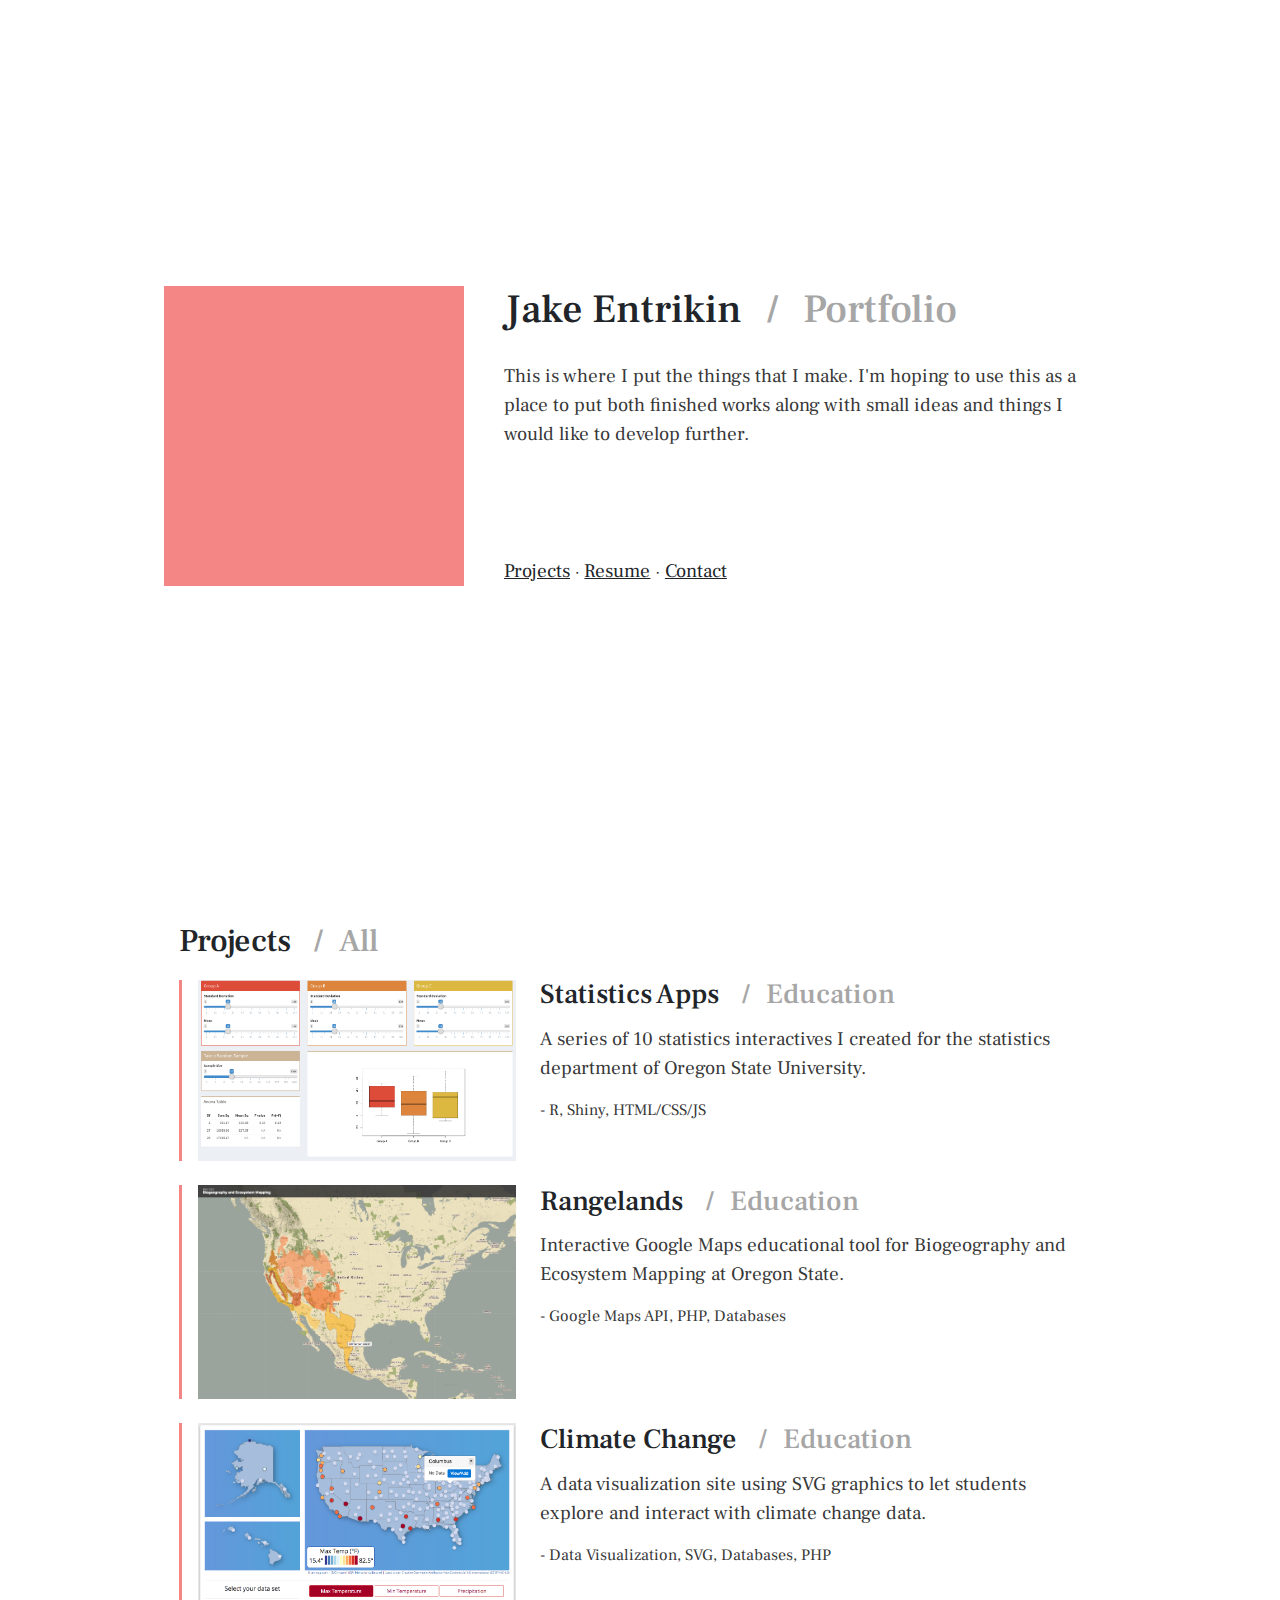
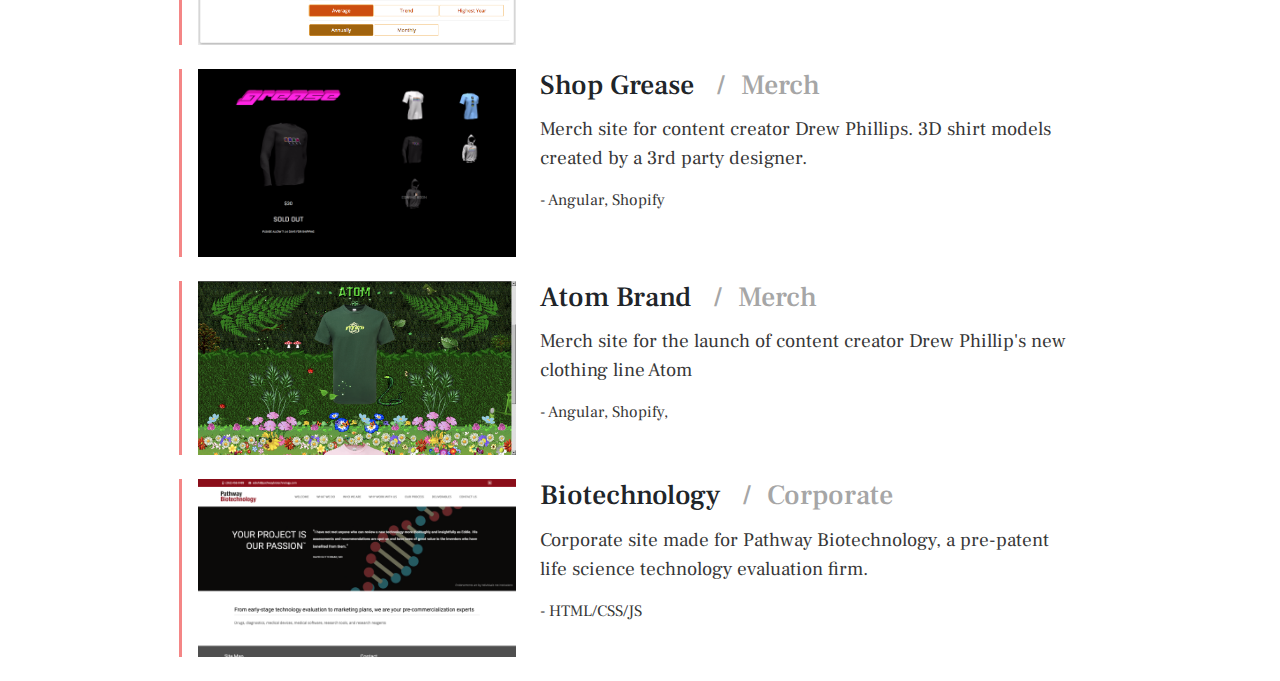
==== commit 6ab7552d: "Waiting to show expand-exit until after overlay shows" ====
--- a/index.html
+++ b/index.html
@@ -13,5 +13,5 @@
 <link rel="stylesheet" href="styles.193388599ba31002c86e.css"></head>
 <body>
   <app-root></app-root>
-<script type="text/javascript" src="runtime.a66f828dca56eeb90e02.js"></script><script type="text/javascript" src="polyfills.8a61012ef5f13d508214.js"></script><script type="text/javascript" src="main.788bc37eb8734da67362.js"></script></body>
+<script type="text/javascript" src="runtime.a66f828dca56eeb90e02.js"></script><script type="text/javascript" src="polyfills.8a61012ef5f13d508214.js"></script><script type="text/javascript" src="main.1d24213362593f232157.js"></script></body>
 </html>
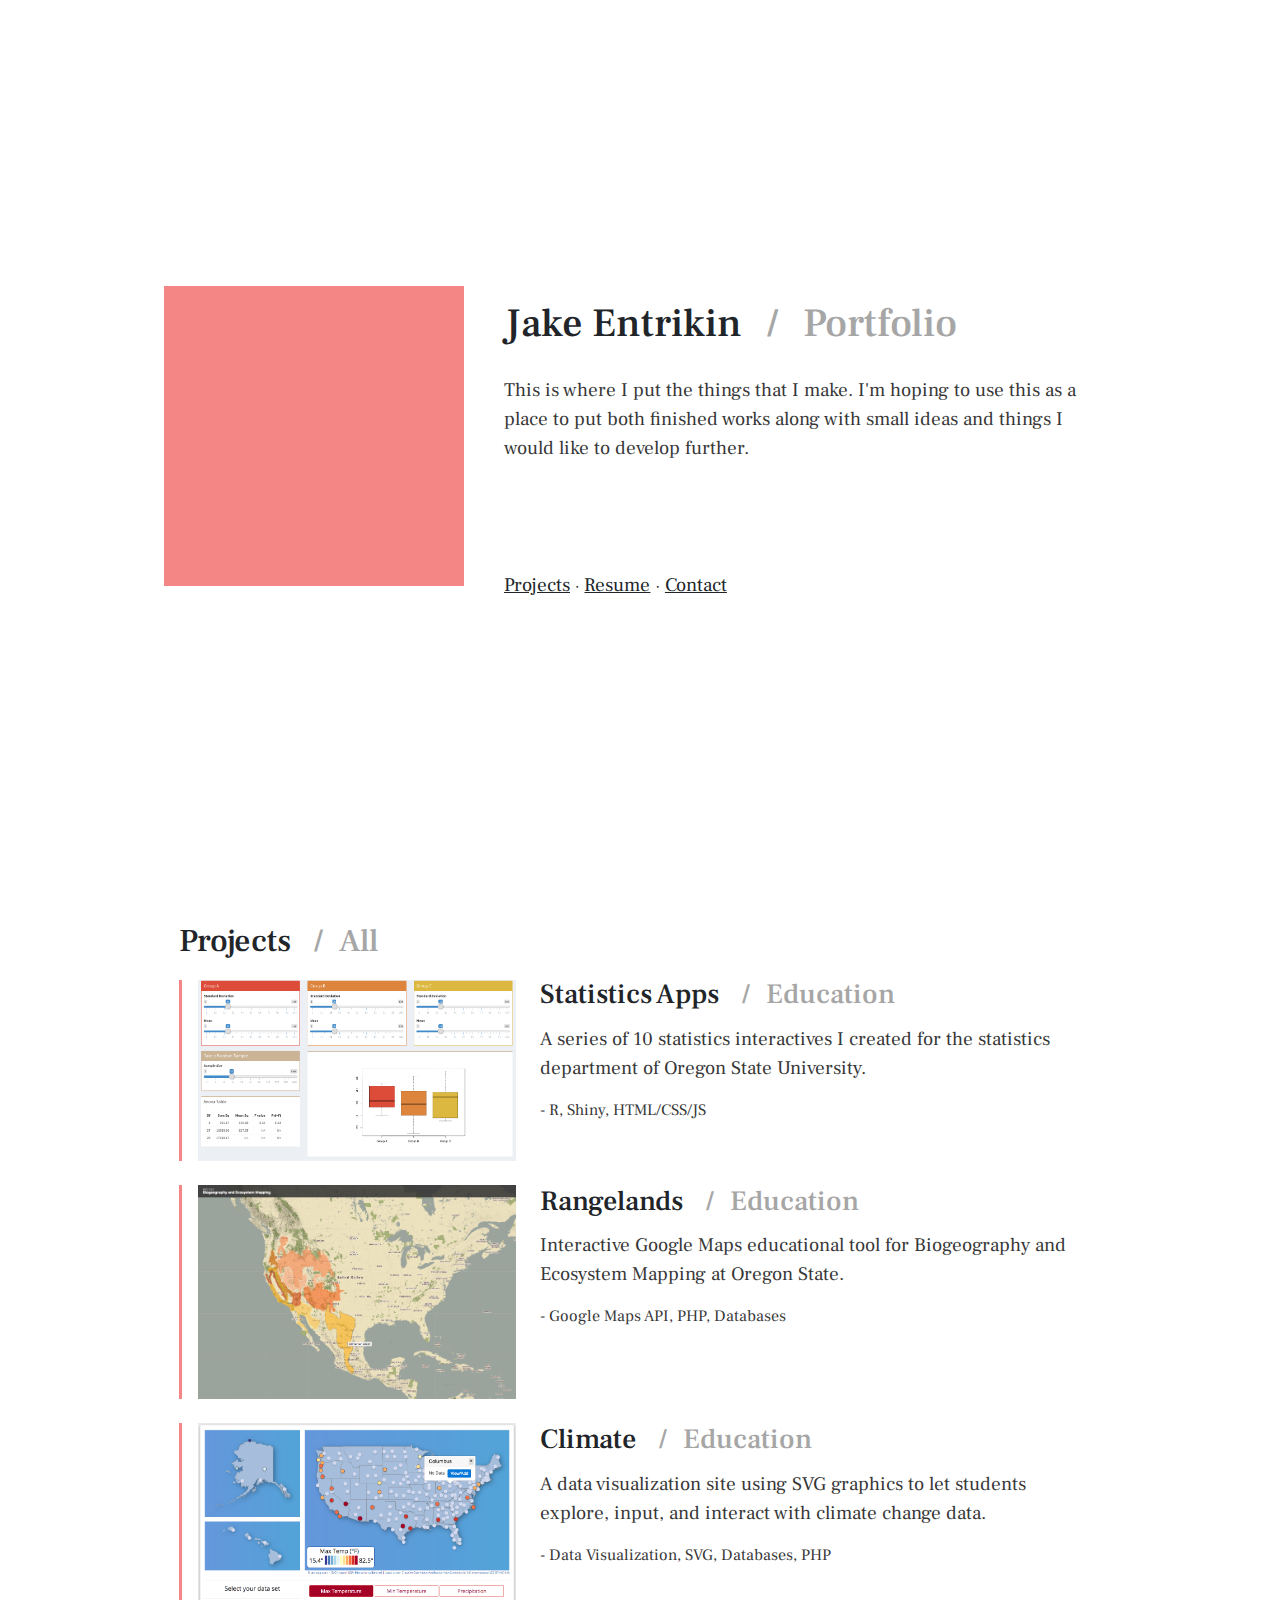
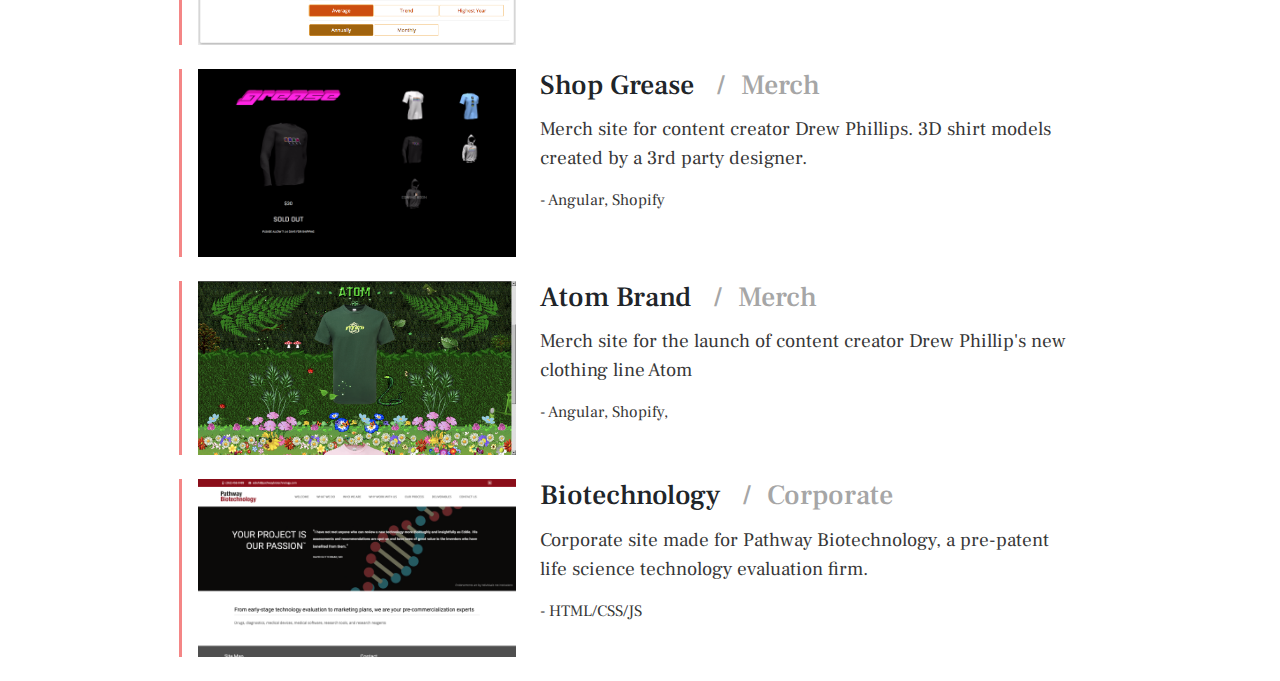
==== commit aa48250a: "Fixed desktop safari issue" ====
--- a/index.html
+++ b/index.html
@@ -13,5 +13,5 @@
 <link rel="stylesheet" href="styles.193388599ba31002c86e.css"></head>
 <body>
   <app-root></app-root>
-<script type="text/javascript" src="runtime.a66f828dca56eeb90e02.js"></script><script type="text/javascript" src="polyfills.8a61012ef5f13d508214.js"></script><script type="text/javascript" src="main.1d24213362593f232157.js"></script></body>
+<script type="text/javascript" src="runtime.a66f828dca56eeb90e02.js"></script><script type="text/javascript" src="polyfills.8a61012ef5f13d508214.js"></script><script type="text/javascript" src="main.3f06152b43a93ed4d77b.js"></script></body>
 </html>
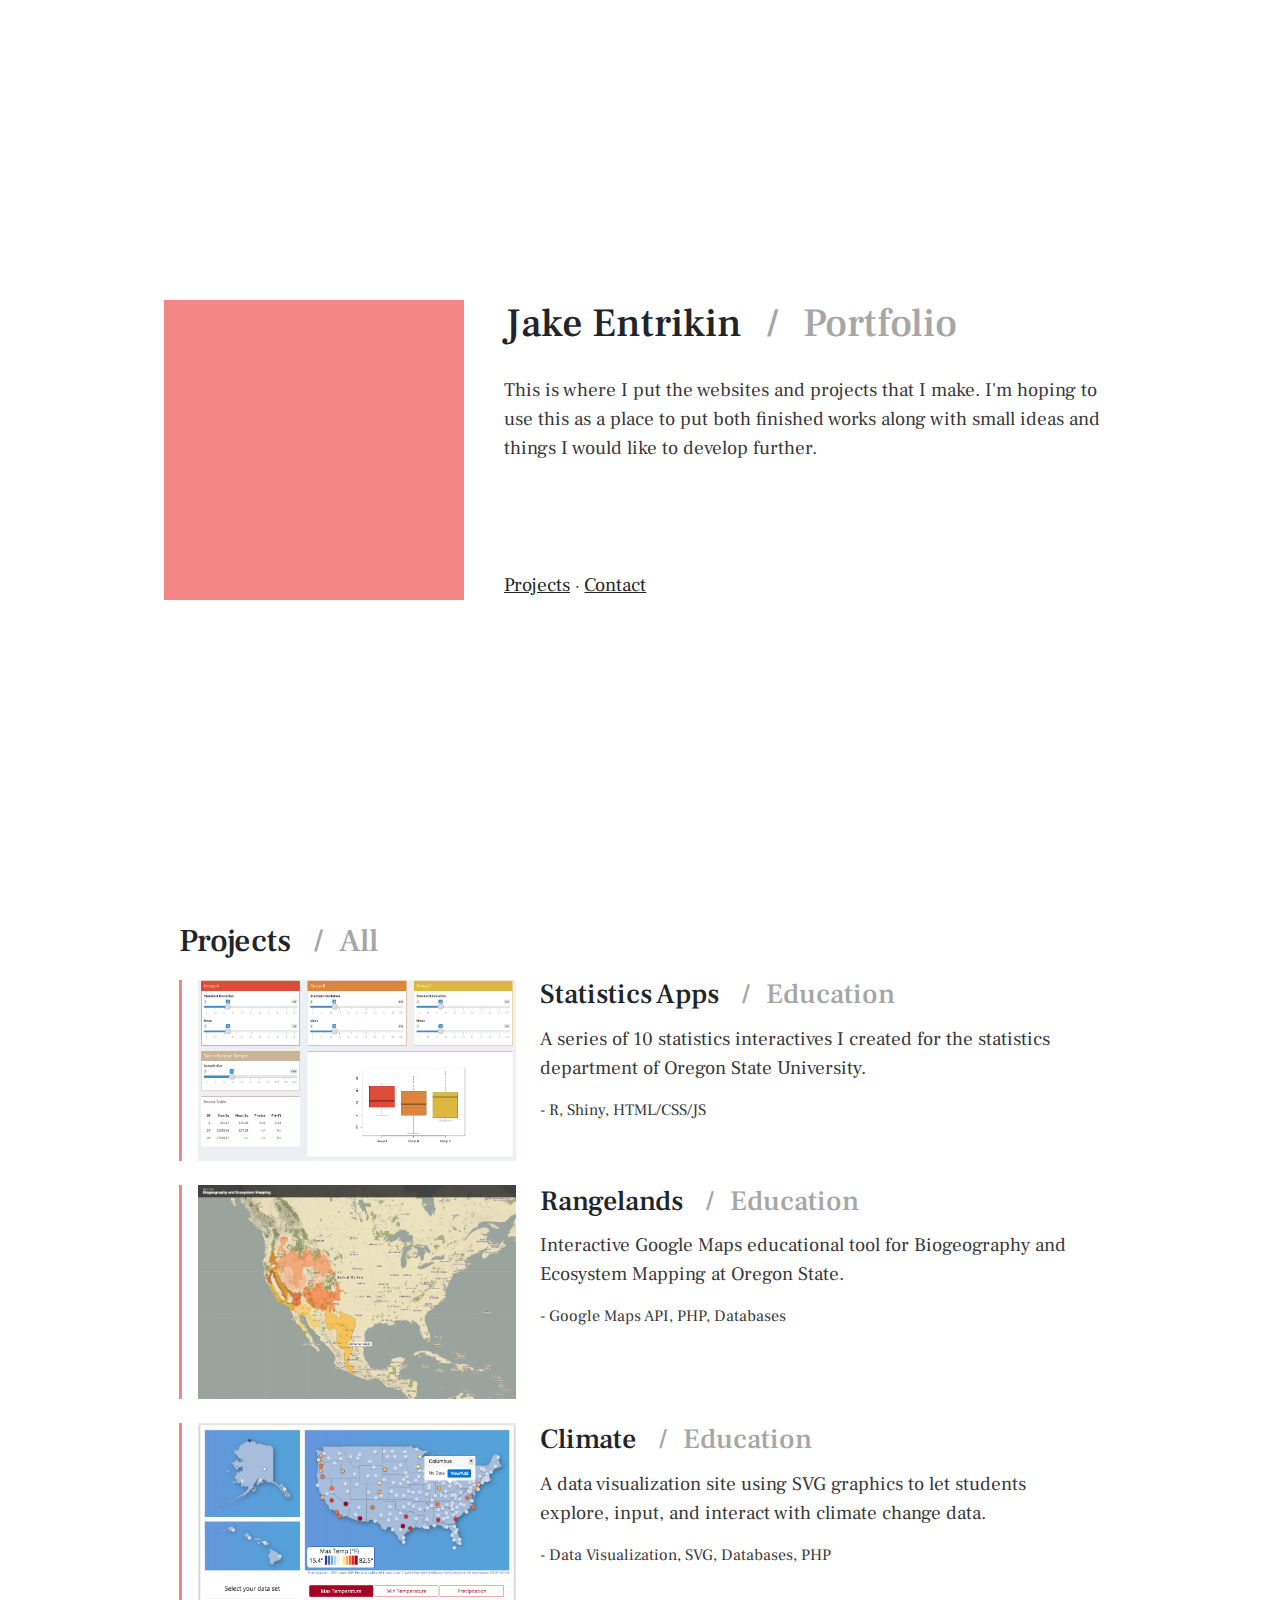
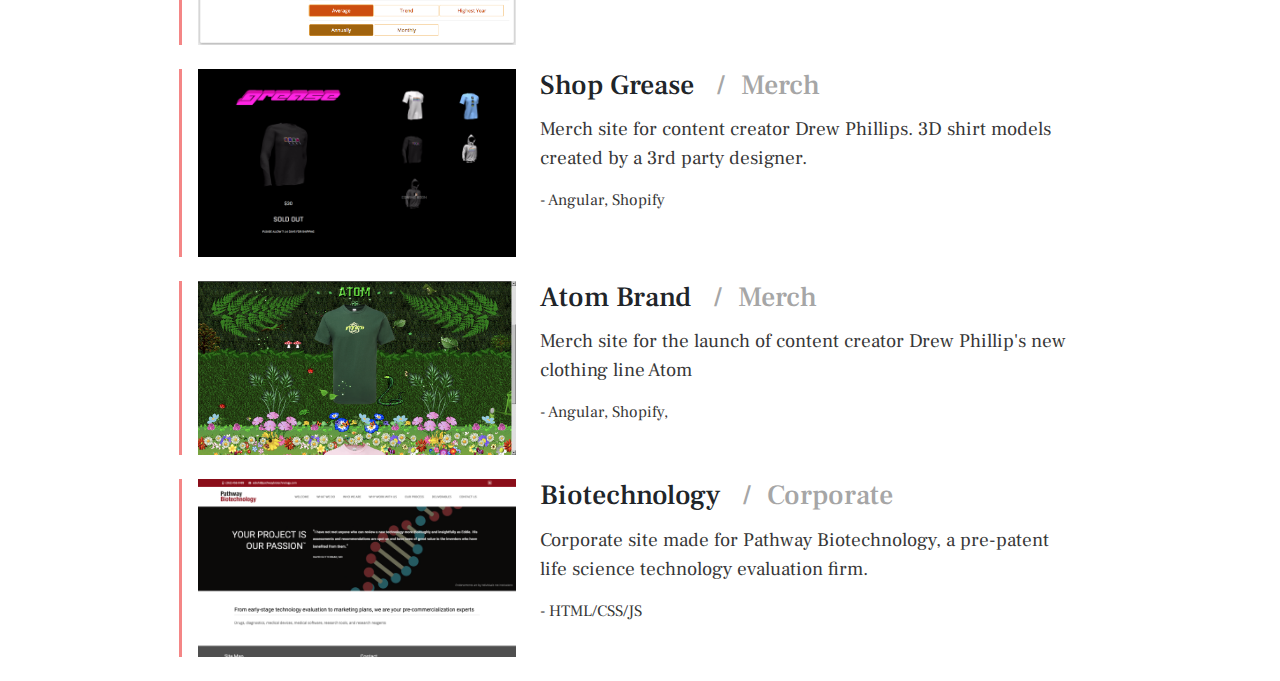
==== commit e7e78fc8: "fixed formatting and removed resume link" ====
--- a/index.html
+++ b/index.html
@@ -13,5 +13,5 @@
 <link rel="stylesheet" href="styles.193388599ba31002c86e.css"></head>
 <body>
   <app-root></app-root>
-<script type="text/javascript" src="runtime.a66f828dca56eeb90e02.js"></script><script type="text/javascript" src="polyfills.8a61012ef5f13d508214.js"></script><script type="text/javascript" src="main.3f06152b43a93ed4d77b.js"></script></body>
+<script type="text/javascript" src="runtime.a66f828dca56eeb90e02.js"></script><script type="text/javascript" src="polyfills.8a61012ef5f13d508214.js"></script><script type="text/javascript" src="main.62969f486c49c87c207a.js"></script></body>
 </html>
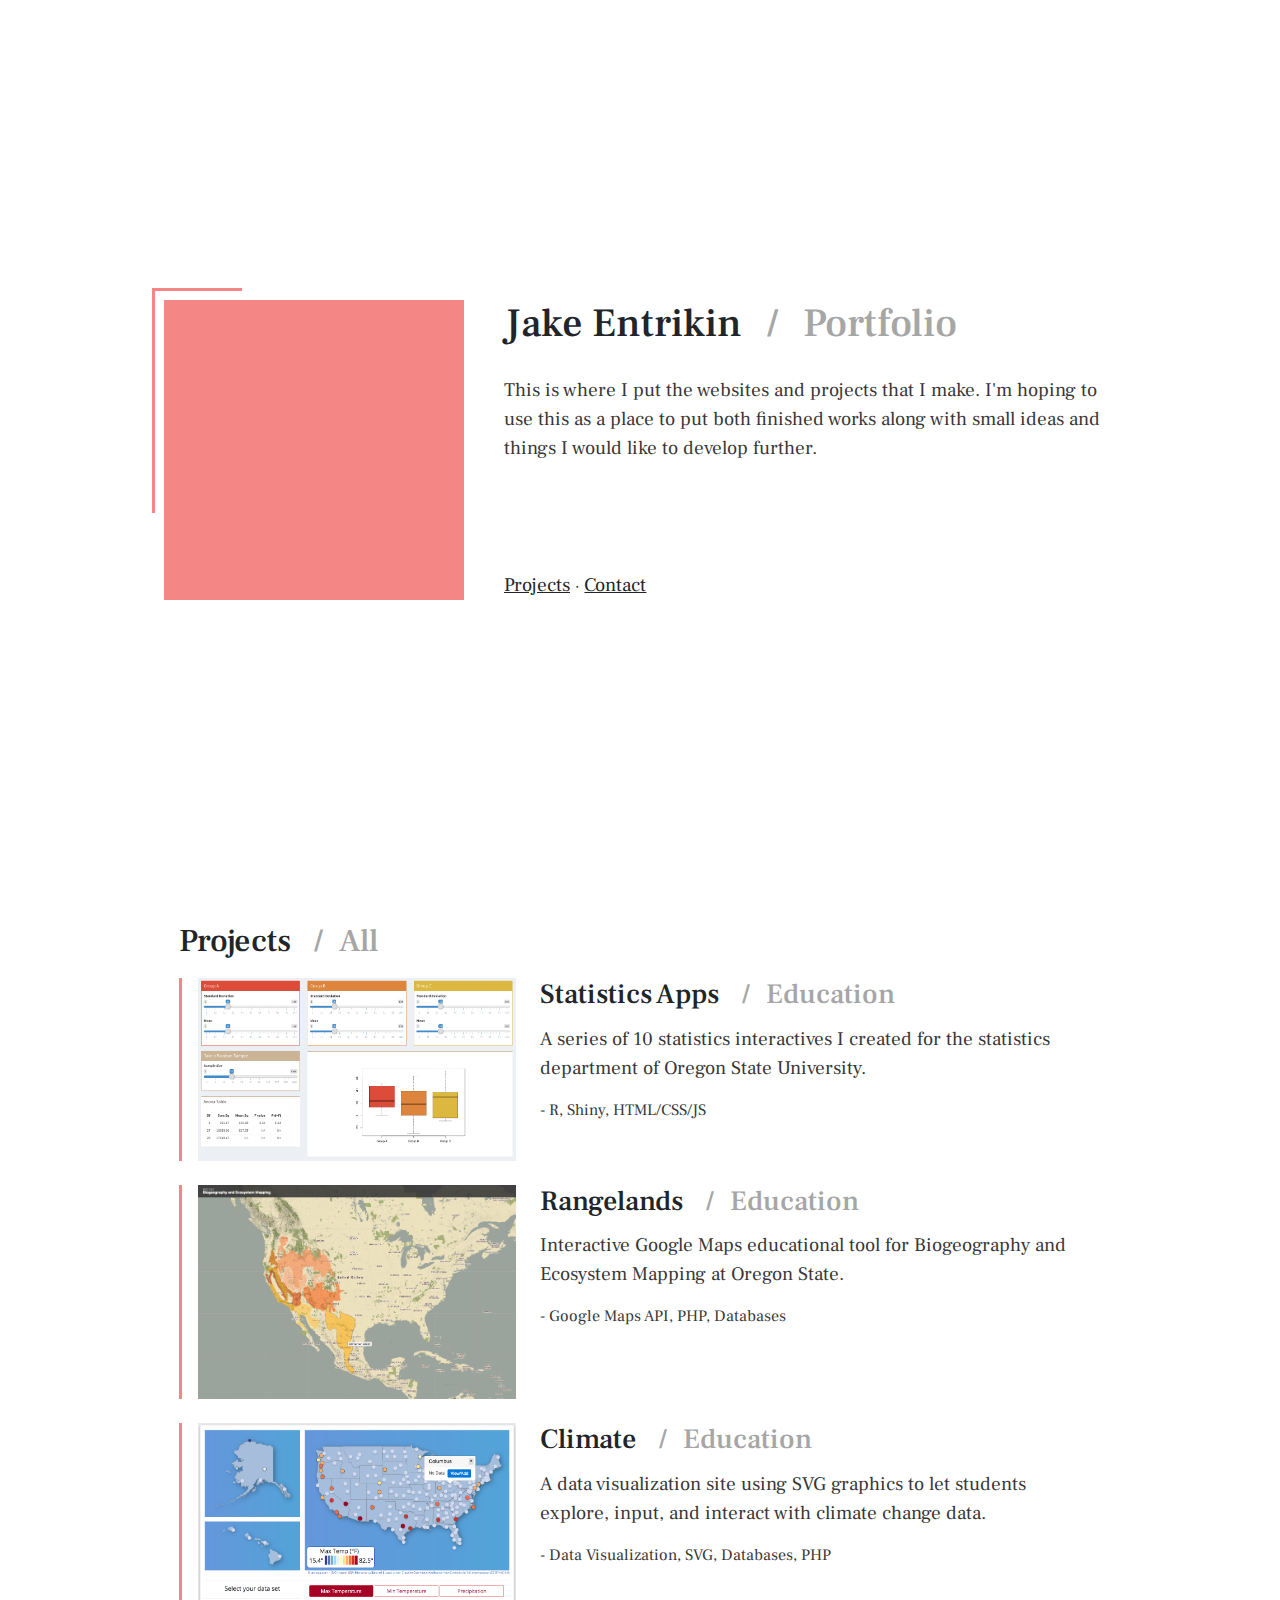
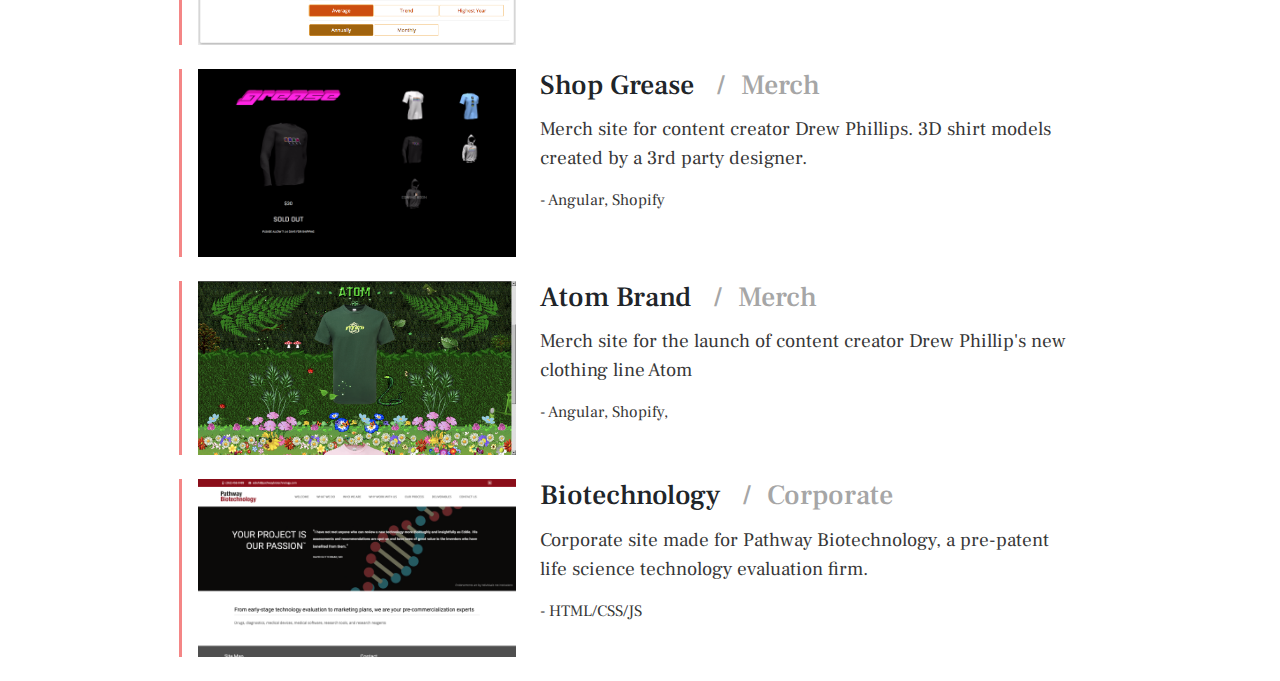
==== commit ee4f48f3: "Added flair to logo, and removed sticky headers because they seem outdated for projects section" ====
--- a/index.html
+++ b/index.html
@@ -13,5 +13,5 @@
 <link rel="stylesheet" href="styles.193388599ba31002c86e.css"></head>
 <body>
   <app-root></app-root>
-<script type="text/javascript" src="runtime.a66f828dca56eeb90e02.js"></script><script type="text/javascript" src="polyfills.8a61012ef5f13d508214.js"></script><script type="text/javascript" src="main.62969f486c49c87c207a.js"></script></body>
+<script type="text/javascript" src="runtime.a66f828dca56eeb90e02.js"></script><script type="text/javascript" src="polyfills.8a61012ef5f13d508214.js"></script><script type="text/javascript" src="main.661f15d6217b04960f91.js"></script></body>
 </html>
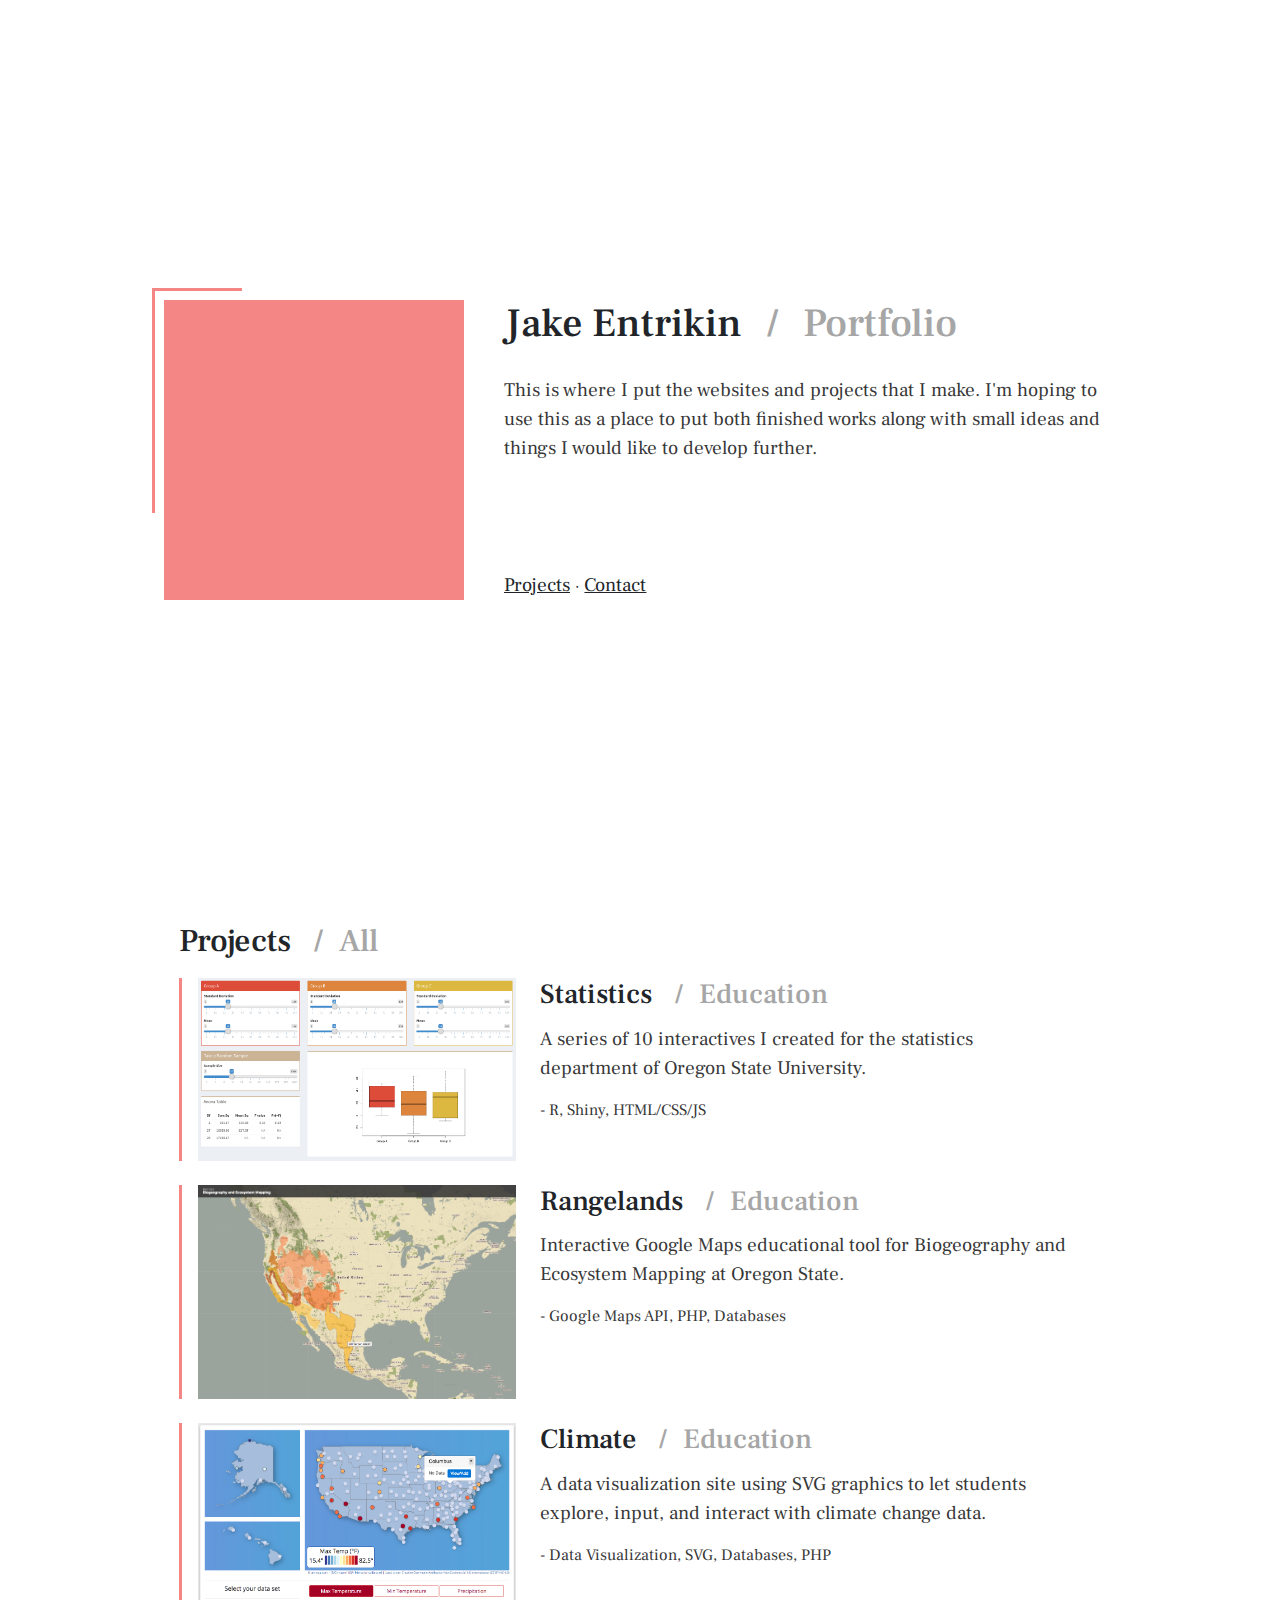
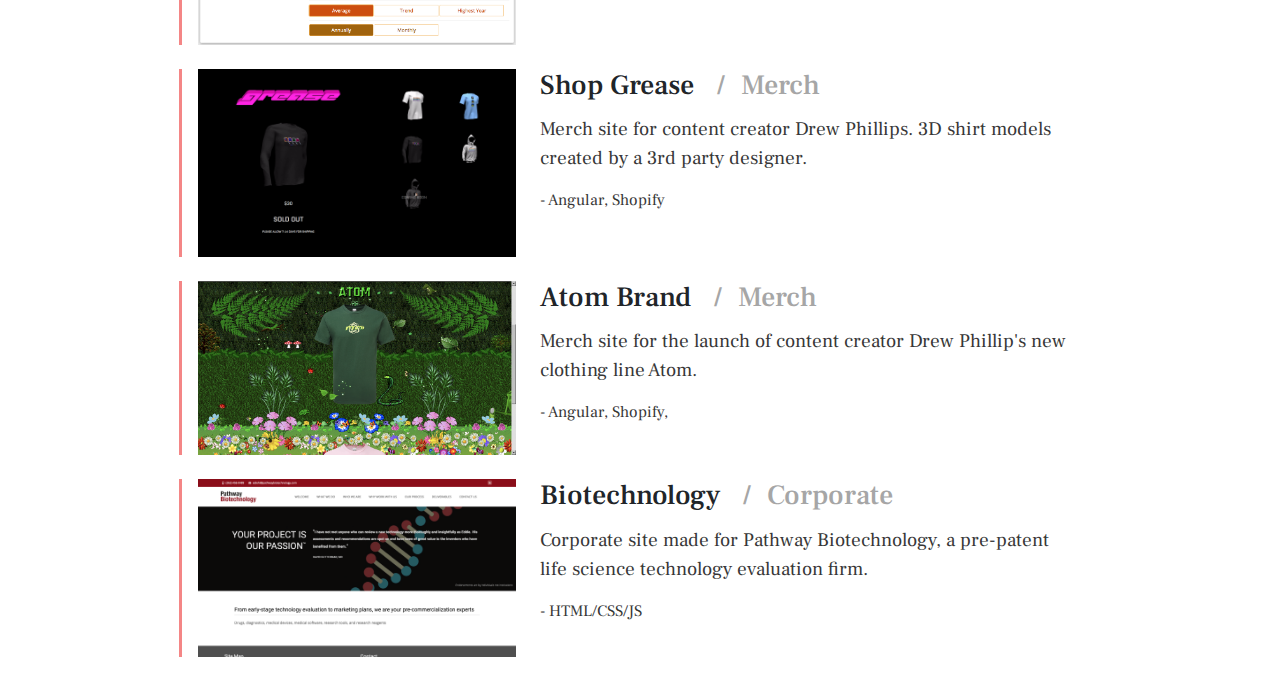
==== commit a20ad03e: "Updated wording" ====
--- a/index.html
+++ b/index.html
@@ -13,5 +13,5 @@
 <link rel="stylesheet" href="styles.193388599ba31002c86e.css"></head>
 <body>
   <app-root></app-root>
-<script type="text/javascript" src="runtime.a66f828dca56eeb90e02.js"></script><script type="text/javascript" src="polyfills.8a61012ef5f13d508214.js"></script><script type="text/javascript" src="main.661f15d6217b04960f91.js"></script></body>
+<script type="text/javascript" src="runtime.a66f828dca56eeb90e02.js"></script><script type="text/javascript" src="polyfills.8a61012ef5f13d508214.js"></script><script type="text/javascript" src="main.550c8b13584e0987eb14.js"></script></body>
 </html>
